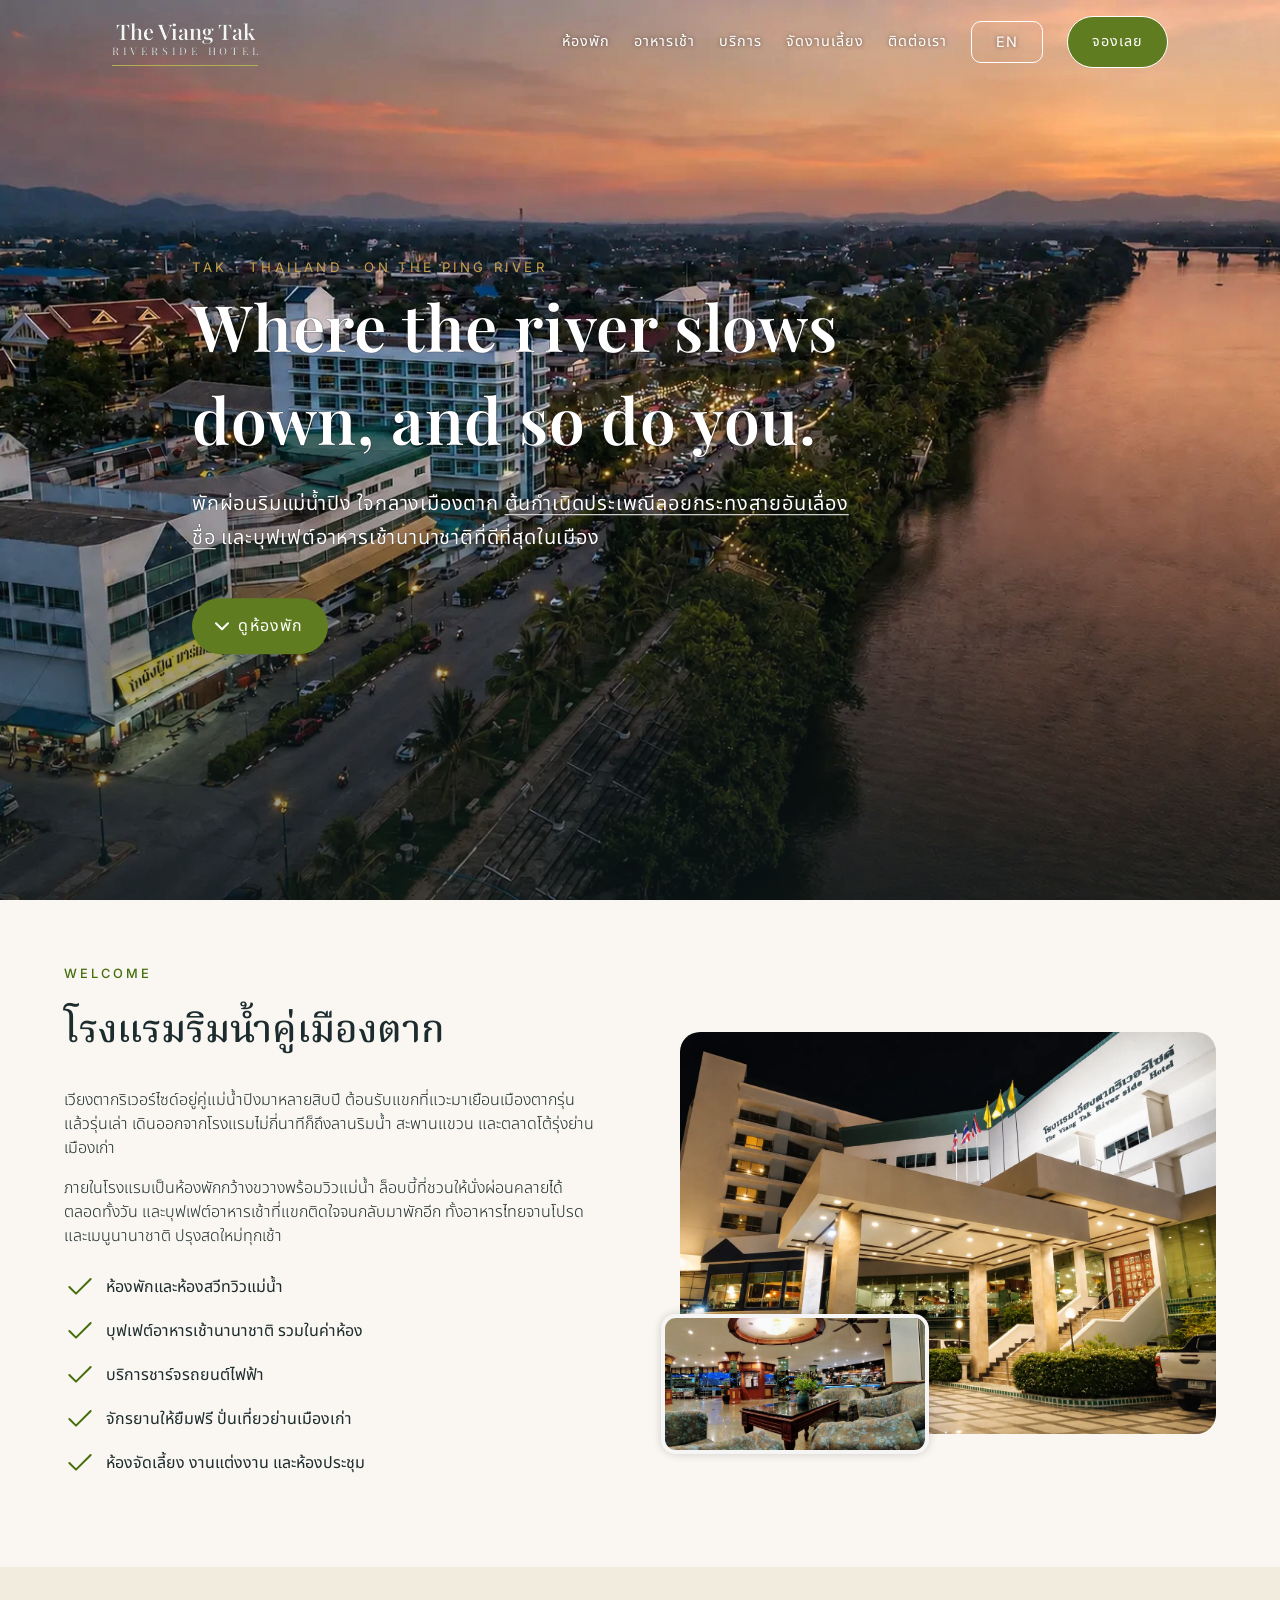
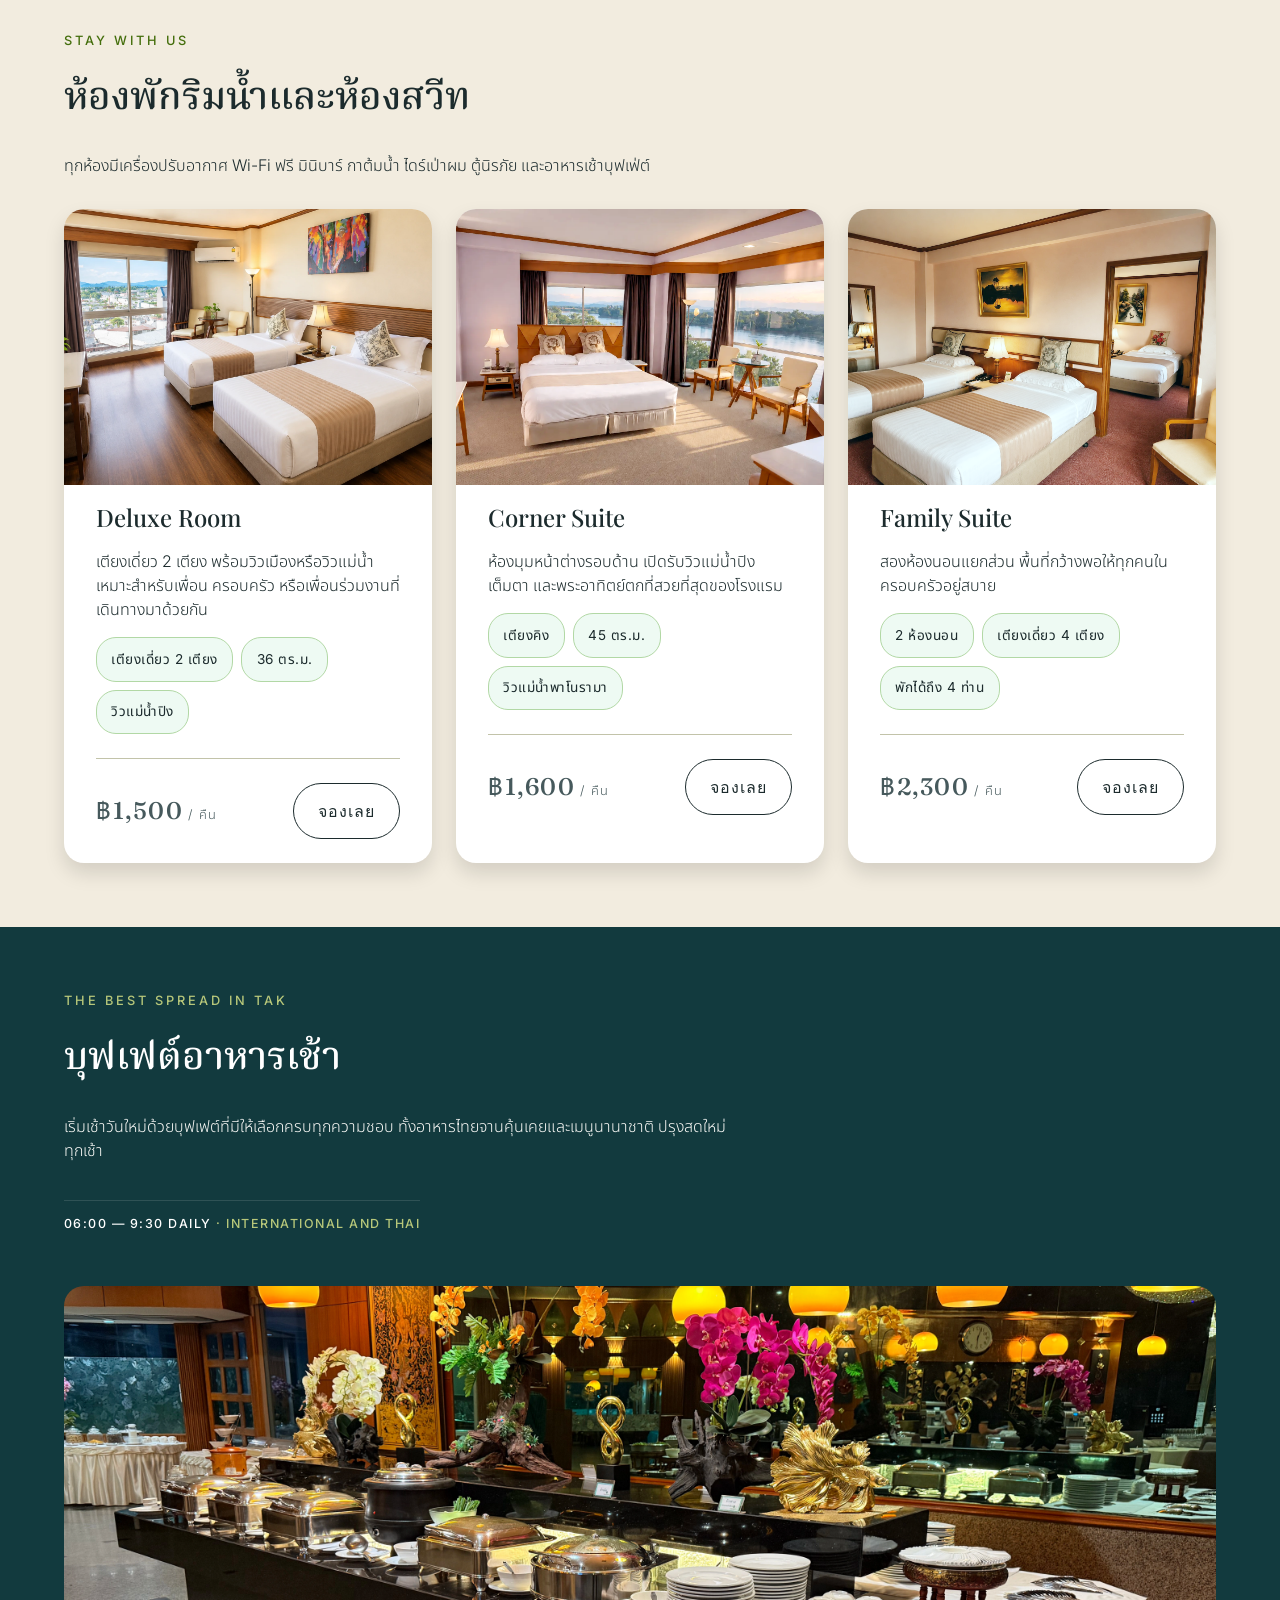
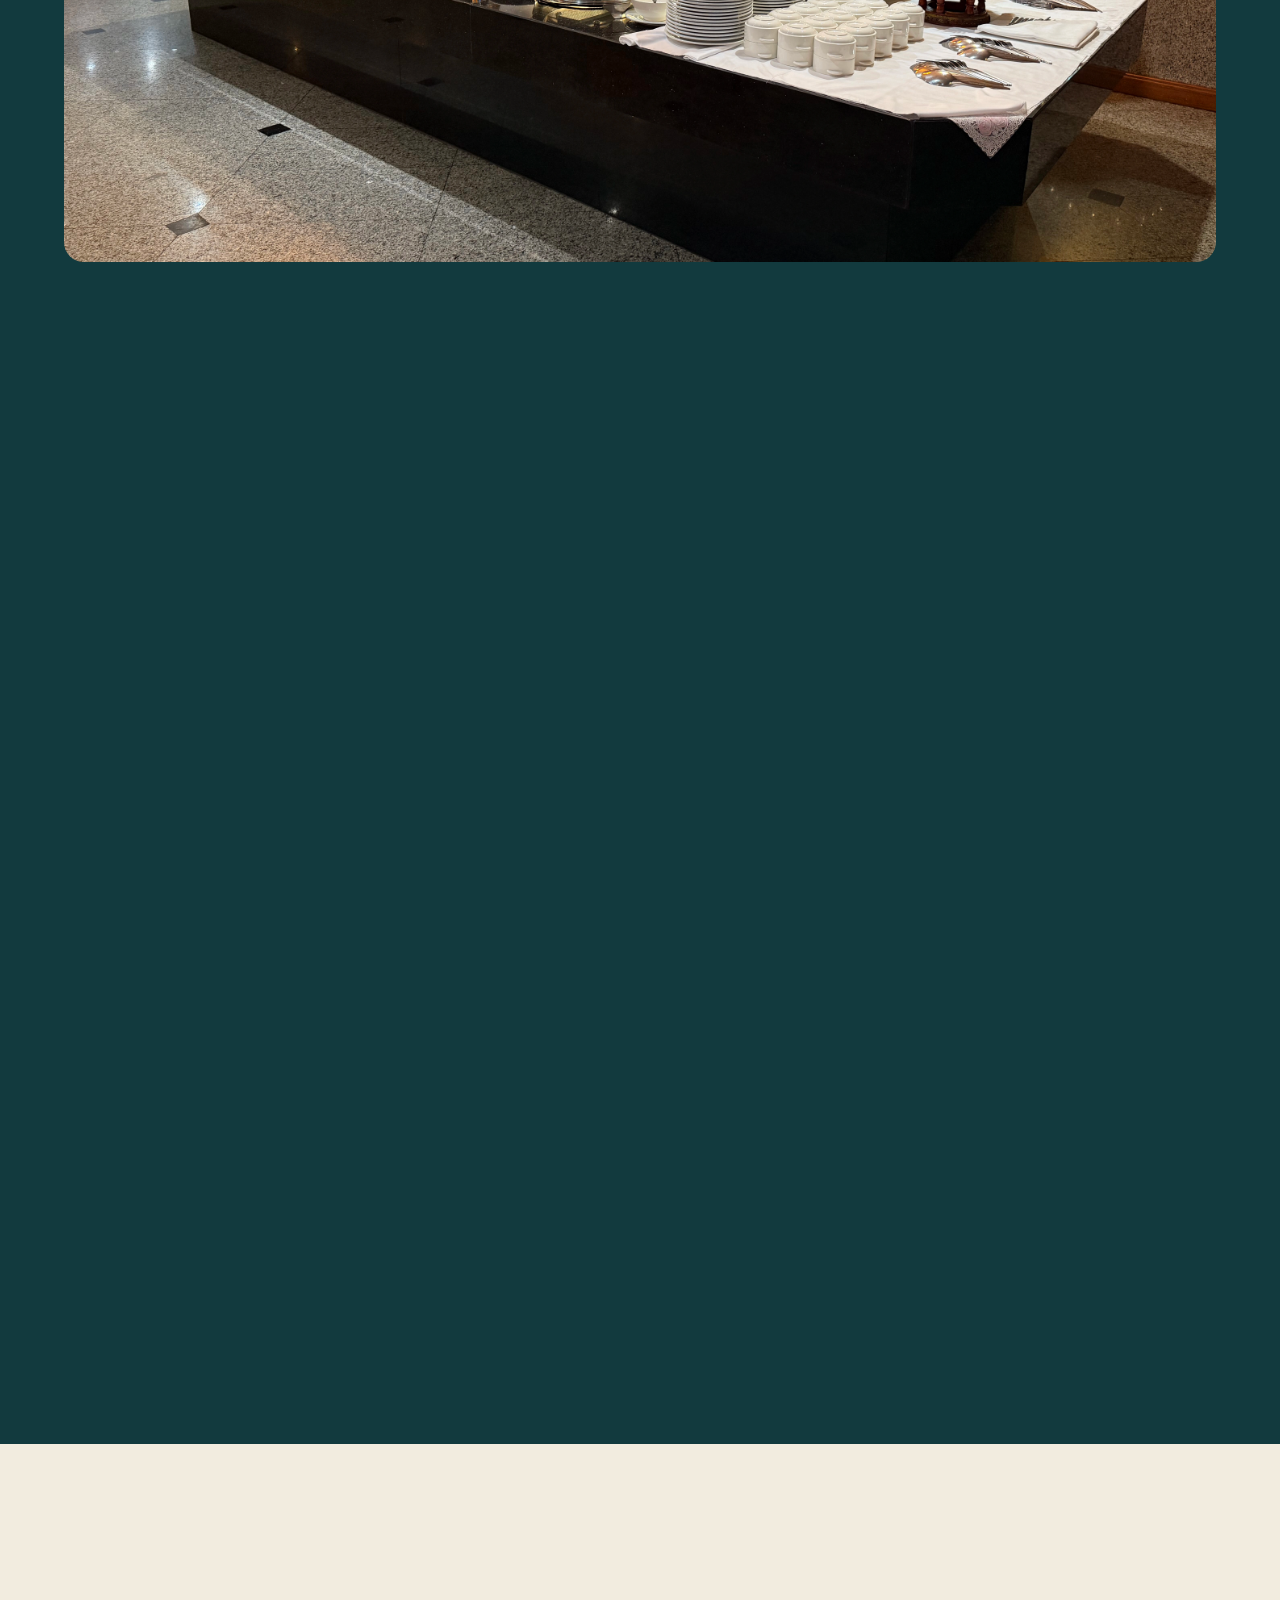
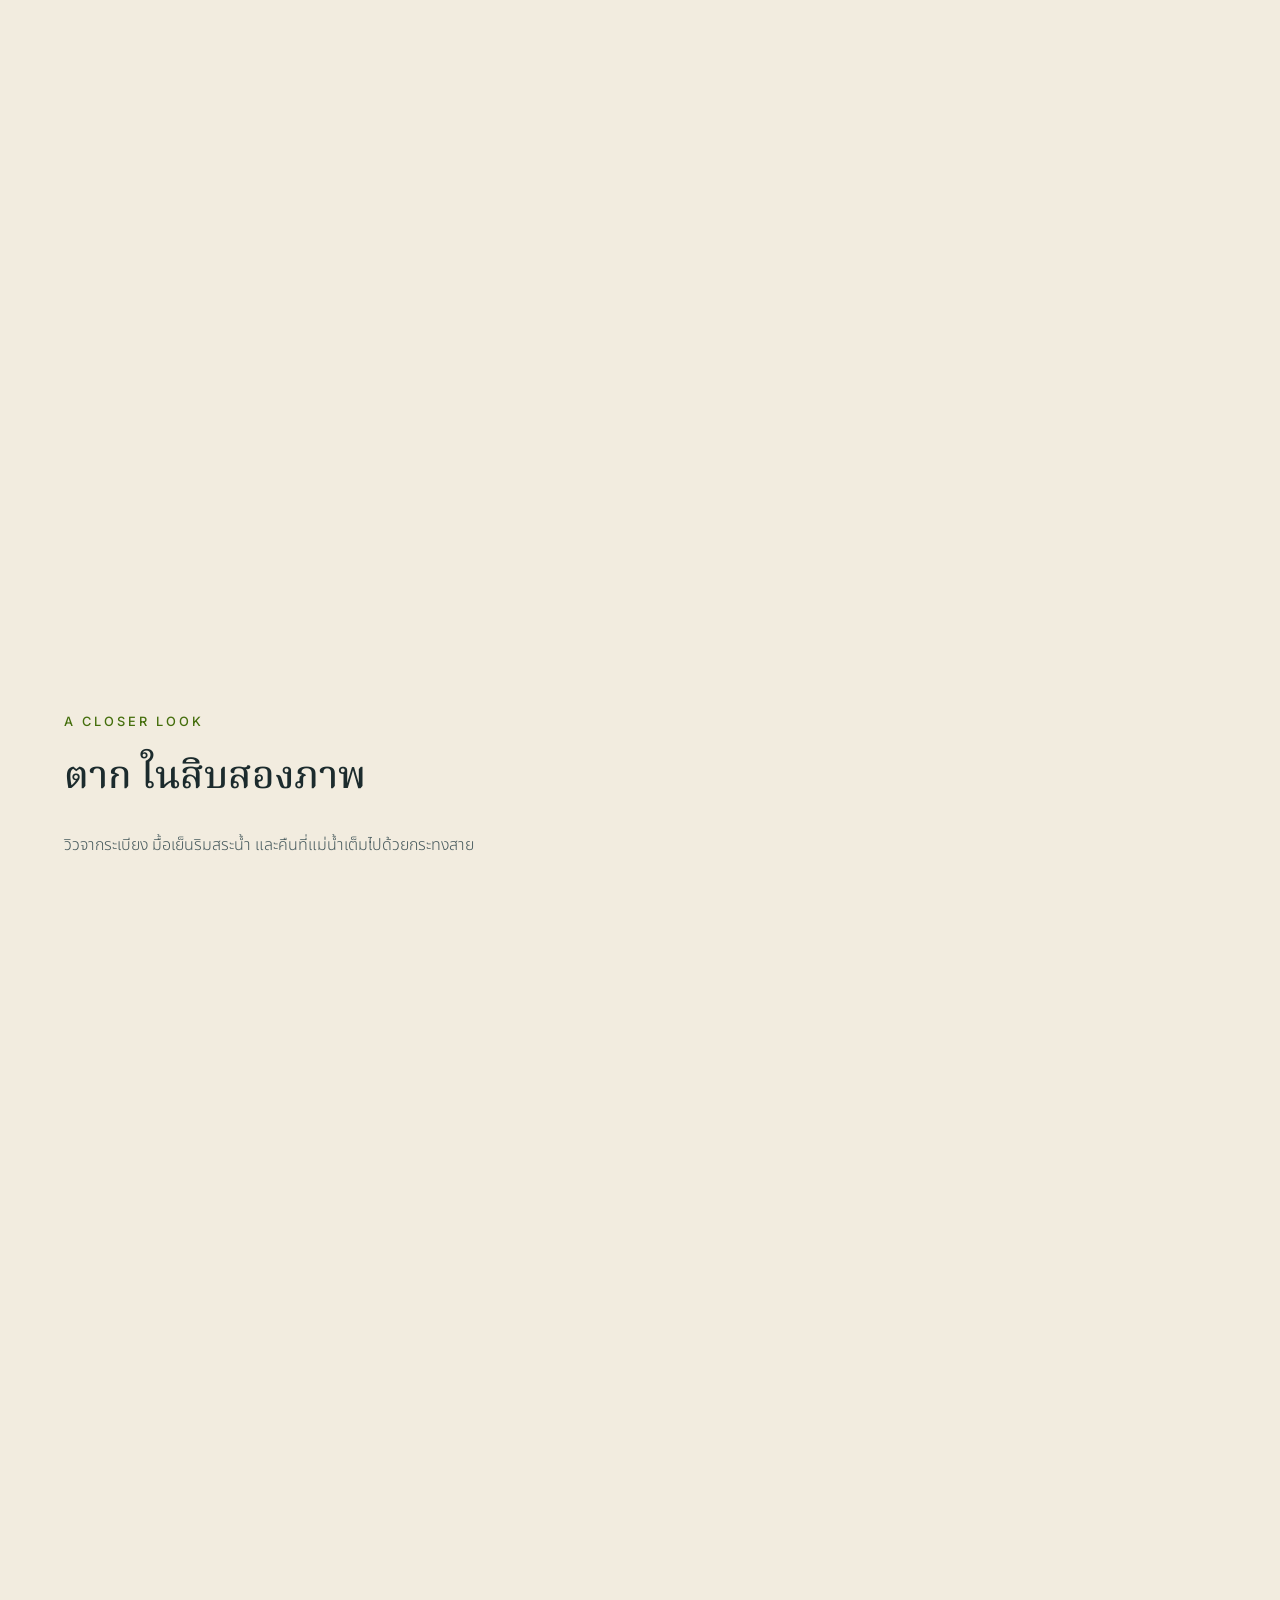
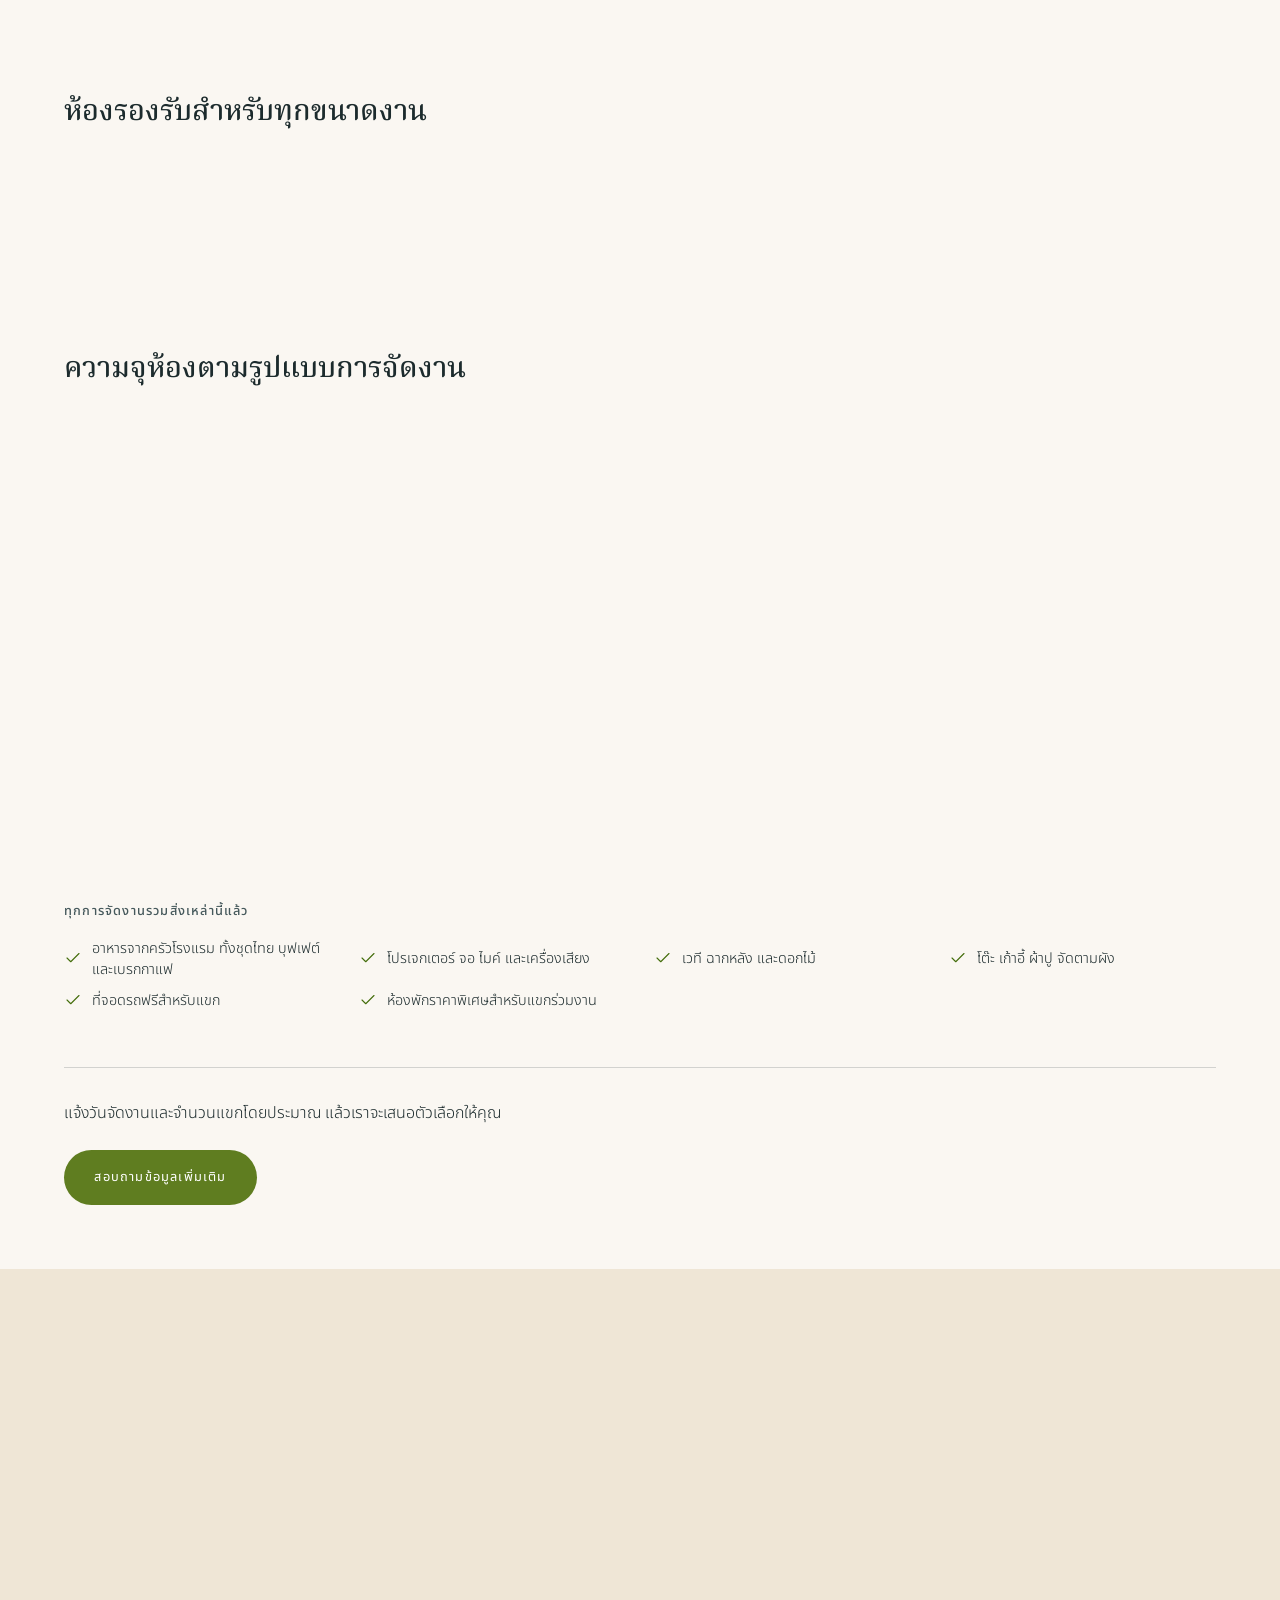
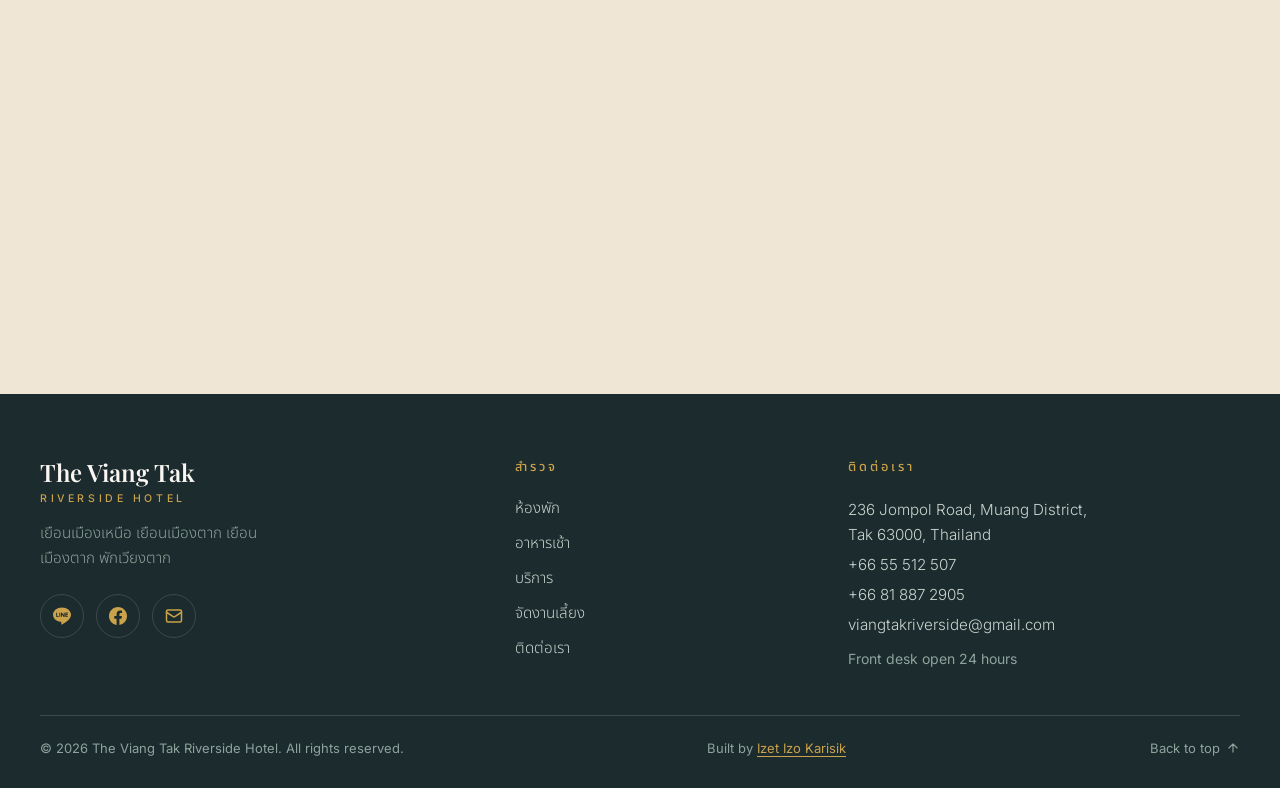
==== index-th.html @ 9947f605 "fix markup, address and copy issues found in the site audit Markup: drop the orphan </svg> and dupli" ====
<!DOCTYPE html>
<html lang="th">

<head>
    <meta charset="UTF-8">
    <meta name="viewport" content="width=device-width, initial-scale=1.0">
    <title>โรงแรมเวียงตากริเวอร์ไซด์</title>
    <meta name="description"
        content="โรงแรมเวียงตากริเวอร์ไซด์ ริมแม่น้ำปิง ใจกลางเมืองตาก ห้องพักวิวแม่น้ำ สระว่ายน้ำ และบุฟเฟต์อาหารเช้านานาชาติที่ดีที่สุดในเมือง" />
    <meta property="og:type" content="website">
    <meta property="og:site_name" content="The Viang Tak Riverside Hotel">
    <meta property="og:title" content="โรงแรมเวียงตากริเวอร์ไซด์ — ตาก">
    <meta property="og:description"
        content="พักผ่อนริมแม่น้ำปิง ใจกลางเมืองตาก ต้นกำเนิดประเพณีลอยกระทงสาย และบุฟเฟต์อาหารเช้านานาชาติที่ดีที่สุดในเมือง">
    <meta property="og:image" content="https://viangtakriverside.com/assets/images/hero.jpg">
    <meta property="og:image:alt" content="โรงแรมและแม่น้ำปิงยามพระอาทิตย์ตก">
    <meta property="og:url" content="https://viangtakriverside.com/index-th.html">
    <meta property="og:locale" content="th_TH">
    <meta property="og:locale:alternate" content="en_US">
    <meta name="twitter:card" content="summary_large_image">

    <!-- This page and index.html are the same page in two languages.
         "canonical" says this exact URL is the one to index (not a
         duplicate), and the two "alternate hreflang" tags say where to
         find the other language, so someone searching in English gets
         offered the English page instead of this one. -->
    <link rel="canonical" href="https://viangtakriverside.com/index-th">
    <link rel="alternate" hreflang="en" href="https://viangtakriverside.com/">
    <link rel="alternate" hreflang="th" href="https://viangtakriverside.com/index-th">
    <link rel="alternate" hreflang="x-default" href="https://viangtakriverside.com/">

    <link rel="stylesheet" href="styles.css?v=3" />
    <link rel="icon" href="assets/favicon.jpeg" type="image/jpeg">
    <script src="main.js?v=3" defer></script>
    <script src="gallery.js?v=3" defer></script>

    <!-- fonts -->
    <link rel="preconnect" href="https://fonts.googleapis.com">
    <link rel="preconnect" href="https://fonts.gstatic.com" crossorigin>
    <link
        href="https://fonts.googleapis.com/css2?family=Playfair+Display:ital,wght@0,400;0,500;0,600;0,700;1,400&family=Inter:wght@300;400;500;600&family=Fraunces:wght@400;500;600&family=Noto+Serif+Thai:wght@400;500;600;700&family=Noto+Sans+Thai:wght@300;400;500;600&display=swap"
        rel="stylesheet">
    <link rel="stylesheet" href="animation.css">
    <script>document.documentElement.classList.add('js');</script>

    <script type="application/ld+json">
    {
      "@context": "https://schema.org",
      "@type": "Hotel",
      "name": "The Viang Tak Riverside Hotel",
      "description": "Riverside hotel in the heart of Tak, on the Ping River.",
      "address": {
        "@type": "PostalAddress",
        "streetAddress": "236 Jompol Road",
        "addressLocality": "Muang District",
        "addressRegion": "Tak",
        "postalCode": "63000",
        "addressCountry": "TH"
      },
      "geo": {
        "@type": "GeoCoordinates",
        "latitude": 16.8723471,
        "longitude": 99.1230904
      },
      "telephone": "+66-55-512-507",
      "email": "viangtakriverside@gmail.com",
      "priceRange": "฿฿",
      "sameAs": [
        "https://www.facebook.com/viangtakriversidehotel"
      ]
    }
    </script>
</head>

<body id="thai-version">

    <a class="skip-link" href="#main" id="top">ข้ามไปยังเนื้อหาหลัก</a>

    <header class="hotel-header">
        <a href="index-th.html" class="logo">
            <span class="brand-name">The Viang Tak</span>
            <span class="sub-brand-name">Riverside Hotel</span>
        </a>

        <div class="lang-sand">
            <a class="lang-toggle before" href="index.html">EN</a>
            <button class="nav-toggle" type="button" aria-label="Open menu" aria-expanded="false"
                aria-controls="primary-nav">
                <span class="bar"></span>
                <span class="bar"></span>
                <span class="bar"></span>
            </button>
        </div>

        <nav class="primary-nav" id="primary-nav">
            <ul>
                <li><a href="#rooms">ห้องพัก</a></li>
                <li><a href="#dining">อาหารเช้า</a></li>
                <li><a href="#facilities">บริการ</a></li>
                <li><a href="#events">จัดงานเลี้ยง</a></li>
                <li><a href="#contact">ติดต่อเรา</a></li>
                <li><a class="lang-toggle after" href="index.html">EN</a></li>
                <li><a class="book-btn" href="reservation-th.html">จองเลย</a></li>
            </ul>
        </nav>
    </header>



    <main id="main">

        <section class="hero-section">
            <img class="hero-img" src="./assets/images/hero.webp" fetchpriority="high"
                alt="Aerial view of The Viang Tak Riverside Hotel on the Ping River at sunset">
            <div class="hero-overlay"></div>
            <div class="hero-text">
                <p class="hero-kicker">Tak &middot; Thailand &middot; on the Ping River</p>
                <h1>Where the river slows down, and so do you.</h1>
                <p class="hero-paragraph">พักผ่อนริมแม่น้ำปิง ใจกลางเมืองตาก <a href="loykrathong-th.html" target="_blank">ต้นกำเนิดประเพณีลอยกระทงสายอันเลื่องชื่อ</a>
                    และบุฟเฟต์อาหารเช้านานาชาติที่ดีที่สุดในเมือง
                </p>
                <a class="explore-btn" href="#rooms"><svg xmlns="http://www.w3.org/2000/svg" width="24" height="24"
                        viewBox="0 0 24 24" fill="none" stroke="currentColor" stroke-width="2" stroke-linecap="round"
                        stroke-linejoin="round" class="lucide lucide-chevron-down">
                        <path d="m6 9 6 6 6-6" />
                    </svg>ดูห้องพัก</a>
            </div>
        </section>

        <section class="welcome-section">
            <div class="container">
                <div class="sub-welcome-container">
                    <div class="welcome-text-container fade-up">
                        <p class="welcome-kicker">welcome</p>
                        <h2>โรงแรมริมน้ำคู่เมืองตาก</h2>
                        <p>เวียงตากริเวอร์ไซด์อยู่คู่แม่น้ำปิงมาหลายสิบปี
                            ต้อนรับแขกที่แวะมาเยือนเมืองตากรุ่นแล้วรุ่นเล่า เดินออกจากโรงแรมไม่กี่นาทีก็ถึงลานริมน้ำ
                            สะพานแขวน และตลาดโต้รุ่งย่านเมืองเก่า
                        </p>

                        <p> ภายในโรงแรมเป็นห้องพักกว้างขวางพร้อมวิวแม่น้ำ ล็อบบี้ที่ชวนให้นั่งผ่อนคลายได้ตลอดทั้งวัน
                            และบุฟเฟต์อาหารเช้าที่แขกติดใจจนกลับมาพักอีก ทั้งอาหารไทยจานโปรดและเมนูนานาชาติ
                            ปรุงสดใหม่ทุกเช้า
                        </p>

                        <ul>
                            <li>ห้องพักและห้องสวีทวิวแม่น้ำ</li>
                            <li>บุฟเฟต์อาหารเช้านานาชาติ รวมในค่าห้อง</li>
                            <li>บริการชาร์จรถยนต์ไฟฟ้า</li>
                            <li>จักรยานให้ยืมฟรี ปั่นเที่ยวย่านเมืองเก่า</li>
                            <li>ห้องจัดเลี้ยง งานแต่งงาน และห้องประชุม</li>
                        </ul>
                    </div>
                    <div class="welcome-img-container">
                        <img loading="lazy" class="welcome-img fade-up fade-up--still" src="./assets/images/hotel/exterior/exterior-night.webp"
                            alt="hotel entrance at night" />
                        <img loading="lazy" class="welcome-float-img fade-up fade-up--still" src="./assets/images/hotel/lobby/lobby.webp"
                            alt="A picture of hotel lobby" />
                    </div>
                </div>
            </div>

        </section>

        <section class="room-card-section" id="rooms">
            <div class="container">

                <div class="room-section-text fade-up fade-up--sm">
                    <p class="room-kicker">stay with us</p>
                    <h2>ห้องพักริมน้ำและห้องสวีท</h2>
                    <p>ทุกห้องมีเครื่องปรับอากาศ Wi-Fi ฟรี มินิบาร์ กาต้มน้ำ ไดร์เป่าผม ตู้นิรภัย และอาหารเช้าบุฟเฟ่ต์</p>
                </div>

                <div class="room-grid fade-up-group">
                    <article class="room-card fade-up">

                        <div class="room-photo">
                            <img loading="lazy" src="./assets/images/hotel/rooms/twin-beds-elephant-view.webp"
                                alt="A deluxe twin bed room with riverview" />
                        </div>
                        <div class="room-body">
                            <h3>Deluxe Room</h3>
                            <p>เตียงเดี่ยว 2 เตียง พร้อมวิวเมืองหรือวิวแม่น้ำ เหมาะสำหรับเพื่อน ครอบครัว
                                หรือเพื่อนร่วมงานที่เดินทางมาด้วยกัน
                            </p>
                            <ul>
                                <li>เตียงเดี่ยว 2 เตียง</li>
                                <li>36 ตร.ม.</li>
                                <li>วิวแม่น้ำปิง</li>
                            </ul>
                            <div class="room-foot">
                                <p class="room-price">฿1,500<span>/ คืน</span></p>
                                <a class="room-btn" href="reservation-th.html?room=deluxe-room">จองเลย</a>
                            </div>
                        </div> 

                    </article>

                    <article class="room-card fade-up">

                        <div class="room-photo">
                            <img loading="lazy" src="./assets/images/hotel/rooms/king-bed-corner-view.webp"
                                alt="A corner suite room with 180 degrees wide riverview" />
                        </div>
                        <div class="room-body">
                            <h3>Corner Suite</h3>
                            <p>ห้องมุมหน้าต่างรอบด้าน เปิดรับวิวแม่น้ำปิงเต็มตา และพระอาทิตย์ตกที่สวยที่สุดของโรงแรม
                            </p>
                            <ul>
                                <li>เตียงคิง</li>
                                <li>45 ตร.ม.</li>
                                <li>วิวแม่น้ำพาโนรามา</li>
                            </ul>
                            <div class="room-foot">
                                <p class="room-price">฿1,600<span>/ คืน</span></p>
                                <a class="room-btn" href="reservation-th.html?room=corner-suite">จองเลย</a>
                            </div>
                        </div>

                    </article>

                    <article class="room-card fade-up">

                        <div class="room-photo">
                            <img loading="lazy" src="./assets/images/hotel/rooms/family-room.webp"
                                alt="A family suite room with 2 bed rooms" />
                        </div>
                        <div class="room-body">
                            <h3>Family Suite</h3>
                            <p>สองห้องนอนแยกส่วน พื้นที่กว้างพอให้ทุกคนในครอบครัวอยู่สบาย</p>
                            <ul>
                                <li>2 ห้องนอน</li>
                                <li>เตียงเดี่ยว 4 เตียง</li>
                                <li>พักได้ถึง 4 ท่าน</li>
                            </ul>
                            <div class="room-foot">
                                <p class="room-price">฿2,300<span>/ คืน</span></p>
                                <a class="room-btn" href="reservation-th.html?room=family-suite">จองเลย</a>
                            </div>
                        </div>
                    </article>
                </div>

            </div>
        </section>

        <section class="dining-section" id="dining">
            <div class="container">

                <div class="dining-text fade-up">
                    <p class="kicker">The best spread in Tak</p>
                    <h2>บุฟเฟต์อาหารเช้า</h2>
                    <p class="breakfast-paragraph">เริ่มเช้าวันใหม่ด้วยบุฟเฟต์ที่มีให้เลือกครบทุกความชอบ
                        ทั้งอาหารไทยจานคุ้นเคยและเมนูนานาชาติ ปรุงสดใหม่ทุกเช้า</p>
                    <p class="breakfast-time"><span>06:00 — 9:30 daily</span> &middot; International and Thai</p>
                </div>

                <figure class="dining-hero-fig fade-up">
                    <img loading="lazy" class="dining-hero" src="./assets/images/breakfast-image/buffet-line.webp"
                        alt="The breakfast room set for the morning buffet" />
                </figure>

                <article class="zag zag-feature fade-up">
                    <div class="zag-media">
                        <img loading="lazy" src="./assets/images/breakfast-image/kaeng-mahae.webp"
                            alt="Kaeng Mahae, a seasonal curry from Tak, served in a clay pot" />
                    </div>
                    <div class="zag-body">
                        <p class="zag-kicker">only in Tak</p>
                        <h3>แกงมะแฮะ</h3>
                        <p>อาหารพื้นถิ่นเมืองตาก เคี่ยวถั่วมะแฮะกับหมูและผักพื้นบ้านจนนุ่ม รสกลมกล่อมแบบดั้งเดิม
                            เป็นของพื้นเมืองตากแท้ เรามีบนบุฟเฟต์ของเราทุกเช้า ตลอดทั้งปี</p>
                    </div>
                </article>

                <p class="buffet-intro fade-up">เคียงคู่ไปกับเมนูที่คุ้นเคยทุกเช้า</p>

                <ul class="buffet-grid fade-up">
                    <li class="buffet-item">
                        <img loading="lazy" src="./assets/images/breakfast-image/american.webp"
                            alt="A plated American breakfast with eggs and pastries" />
                        <h4>มุมอาหารนานาชาติ</h4>
                        <p>ไข่ปรุงสดตามสั่ง ขนมปังอบใหม่ พร้อมเมนูคุ้นเคยครบครัน</p>
                    </li>
                    <li class="buffet-item">
                        <img loading="lazy" src="./assets/images/breakfast-image/salad-bar.webp"
                            alt="Salad bar with fresh local vegetables and fruit" />
                        <h4>มุมผลไม้และสลัด</h4>
                        <p>ผักสดกรอบ มะเขือเทศราชินี แตงกวา และข้าวโพดหวาน เลือกน้ำสลัดเองได้ตามชอบ</p>
                    </li>
                    <li class="buffet-item">
                        <img loading="lazy" src="./assets/images/breakfast-image/coffee-cup.webp"
                            alt="A cup of freshly brewed coffee" />
                        <h4>กาแฟตลอดเช้า</h4>
                        <p>กาแฟชงสดเติมได้จนบุฟเฟต์ปิด พร้อมนมร้อน น้ำผึ้ง และโอวัลติน</p>
                    </li>
                </ul>

            </div>
        </section>

        <section class="facilities-section" id="facilities">
            <div class="container">
                <p class="facilities-kicker fade-up">
                    at your service
                </p>
                <h2 class="fade-up">รอบๆ โรงแรม</h2>
                <ul class="facilities-grid fade-up fade-up--still">
                    <li>
                        <svg xmlns="http://www.w3.org/2000/svg" width="24" height="24" viewBox="0 0 24 24" fill="none"
                            stroke="currentColor" stroke-width="2" stroke-linecap="round" stroke-linejoin="round"
                            aria-hidden="true" focusable="false" class="lucide lucide-hand-heart">
                            <path d="M11 14h2a2 2 0 0 0 0-4h-3c-.6 0-1.1.2-1.4.6L3 16" />
                            <path
                                d="m14.45 13.39 5.05-4.694C20.196 8 21 6.85 21 5.75a2.75 2.75 0 0 0-4.797-1.837.276.276 0 0 1-.406 0A2.75 2.75 0 0 0 11 5.75c0 1.2.802 2.248 1.5 2.946L16 11.95" />
                            <path d="m2 15 6 6" />
                            <path
                                d="m7 20 1.6-1.4c.3-.4.8-.6 1.4-.6h4c1.1 0 2.1-.4 2.8-1.2l4.6-4.4a1 1 0 0 0-2.75-2.91" />
                        </svg>
                        <h3>นวดแผนไทย</h3>
                        <p>
                             ผ่อนคลายร่างกายและเติมความสดชื่นด้วยบริการนวดแผนไทยโดยหมอนวดที่มีประสบการณ์
                        </p>
                    </li>
                    <li>
                        <svg xmlns="http://www.w3.org/2000/svg" width="24" height="24" viewBox="0 0 24 24" fill="none"
                            stroke="currentColor" stroke-width="2" stroke-linecap="round" stroke-linejoin="round"
                            aria-hidden="true" focusable="false" class="lucide lucide-utensils">
                            <path d="M3 2v7c0 1.1.9 2 2 2h4a2 2 0 0 0 2-2V2" />
                            <path d="M7 2v20" />
                            <path d="M21 15V2a5 5 0 0 0-5 5v6c0 1.1.9 2 2 2h3Zm0 0v7" />
                        </svg>
                        <h3>ริมปิงเทอเรซ</h3>
                        <p>
                           ห้องอาหารของโรงแรม นั่งริมสระว่ายน้ำ เสิร์ฟอาหารไทยพร้อมบาร์เครื่องดื่ม
                        </p>
                    </li>
                    <li>
                        <svg xmlns="http://www.w3.org/2000/svg" width="1em" height="1em" viewBox="0 0 512 512">
                            <path d="M0 0h512v512H0z" fill="none" />
                            <path fill="currentColor"
                                d="M468.479 361.5c-9.072-4.233-20.361-9.5-41.054-9.5s-31.983 5.268-41.053 9.5c-7.782 3.631-13.928 6.5-27.523 6.5s-19.739-2.868-27.52-6.5c-9.071-4.232-20.359-9.5-41.052-9.5s-31.981 5.269-41.051 9.5c-7.781 3.631-13.926 6.5-27.519 6.5s-19.737-2.868-27.517-6.5c-9.07-4.232-20.358-9.5-41.05-9.5s-31.981 5.269-41.051 9.5c-7.781 3.631-13.926 6.5-27.519 6.5s-19.738-2.868-27.519-6.5C47.981 357.269 36.692 352 16 352v32c13.593 0 19.738 2.868 27.519 6.5c9.07 4.232 20.359 9.5 41.051 9.5s31.981-5.269 41.051-9.5c7.781-3.631 13.926-6.5 27.519-6.5s19.737 2.868 27.517 6.5c9.07 4.232 20.358 9.5 41.05 9.5s31.981-5.269 41.051-9.5c7.781-3.631 13.927-6.5 27.519-6.5s19.739 2.868 27.52 6.5c9.071 4.232 20.359 9.5 41.052 9.5s31.983-5.268 41.054-9.5c7.781-3.631 13.928-6.5 27.522-6.5s19.741 2.868 27.521 6.5c9.072 4.233 20.361 9.5 41.054 9.5v-32c-13.594 0-19.741-2.868-27.521-6.5M427.425 448c-20.693 0-31.983 5.268-41.053 9.5c-7.782 3.631-13.928 6.5-27.523 6.5s-19.739-2.868-27.52-6.5c-9.071-4.232-20.359-9.5-41.052-9.5s-31.981 5.269-41.051 9.5c-7.781 3.631-13.926 6.5-27.519 6.5s-19.737-2.868-27.517-6.5c-9.07-4.232-20.358-9.5-41.05-9.5s-31.981 5.269-41.051 9.5c-7.781 3.631-13.926 6.5-27.519 6.5s-19.738-2.868-27.519-6.5C47.981 453.269 36.692 448 16 448v32c13.593 0 19.738 2.868 27.519 6.5c9.07 4.232 20.359 9.5 41.051 9.5s31.981-5.269 41.051-9.5c7.781-3.631 13.926-6.5 27.519-6.5s19.737 2.868 27.517 6.5c9.07 4.232 20.358 9.5 41.05 9.5s31.981-5.269 41.051-9.5c7.781-3.631 13.927-6.5 27.519-6.5s19.739 2.868 27.52 6.5c9.071 4.232 20.359 9.5 41.052 9.5s31.983-5.268 41.054-9.5c7.781-3.631 13.928-6.5 27.522-6.5s19.741 2.868 27.521 6.5c9.072 4.233 20.361 9.5 41.054 9.5v-32c-13.594 0-19.741-2.868-27.521-6.5c-9.072-4.232-20.361-9.5-41.054-9.5M248 272h144v56h32V115.878a47.8 47.8 0 0 1 8.446-27.193L482.417 16h-38.834l-37.507 54.556A79.67 79.67 0 0 0 392 115.878V160H248v-44.122a47.8 47.8 0 0 1 8.446-27.193L306.417 16h-38.834l-37.507 54.556A79.67 79.67 0 0 0 216 115.878V328h32Zm0-80h144v48H248Z" />
                        </svg>
                        <h3>สระว่ายน้ำกลางแจ้ง</h3>
                        <p>
                            สระกลางแจ้งบนชั้นเทอเรซ ชมวิวแม่น้ำปิงและสะพานแขวน
                        </p>
                    </li>
                    <li>
                        <svg xmlns="http://www.w3.org/2000/svg" width="24" height="24" viewBox="0 0 24 24" fill="none"
                            stroke="currentColor" stroke-width="2" stroke-linecap="round" stroke-linejoin="round"
                            class="lucide lucide-martini">
                            <path d="M12 12 4.207 4.207A.707.707 0 0 1 4.707 3h14.586a.707.707 0 0 1 .5 1.207z" />
                            <path d="M12 12v10" />
                            <path d="M7 22h10" />
                        </svg>
                        <h3>
                            มารีน่าคลับ
                        </h3>
                        <P>
                            ผับของโรงแรม ดนตรีสด ดีเจ และเครื่องดื่ม เปิดยาวถึงตีสาม
                        </P>
                    </li>
                    <li>
                        <svg xmlns="http://www.w3.org/2000/svg" width="24" height="24" viewBox="0 0 24 24" fill="none"
                            stroke="currentColor" stroke-width="2" stroke-linecap="round" stroke-linejoin="round"
                            class="lucide lucide-ev-charger">
                            <path d="M14 13h2a2 2 0 0 1 2 2v2a2 2 0 0 0 4 0v-6.998a2 2 0 0 0-.59-1.42L18 5" />
                            <path d="M14 21V5a2 2 0 0 0-2-2H5a2 2 0 0 0-2 2v16" />
                            <path d="M2 21h13" />
                            <path d="M3 7h11" />
                            <path d="m9 11-2 3h3l-2 3" />
                        </svg>
                        <h3>
                            จุดชาร์จรถ EV
                        </h3>
                        <p>
                            จุดชาร์จรถไฟฟ้าในลานจอดของโรงแรม เสียบชาร์จข้ามคืน เช้ามาพร้อมออกเดินทางต่อ
                        </p>
                    </li>
                    <li>
                        <svg xmlns="http://www.w3.org/2000/svg" width="1em" height="1em" viewBox="0 0 24 24">
                            <path d="M0 0h24v24H0z" fill="none" />
                            <g fill="none" stroke="currentColor" stroke-linecap="round" stroke-width="1.5">
                                <path d="M8.07 10a7 7 0 1 1 6.05 5.945" />
                                <path d="M18.868 10c.335-1.31.025-2.982-.868-4" />
                                <path stroke-linejoin="round"
                                    d="m2 19.097l8.225-7.54M4.903 22l7.702-8.401m0 0c0-1.277-.928-2.245-2.38-2.042m2.38 2.042l2.02-2.204a1.43 1.43 0 0 0-2.02-2.02l-2.38 2.182" />
                            </g>
                        </svg>

                        <h3>
                            ห้องสนุกเกอร์
                        </h3>
                        <p>
                            โต๊ะสนุกเกอร์ขนาดมาตรฐานภายในโรงแรม มีไม้คิวและชอล์กพร้อม เหมาะกับค่ำคืนสบายๆ
                        </p>
                    </li>
                    <li>
                        <svg xmlns="http://www.w3.org/2000/svg" width="24" height="24" viewBox="0 0 24 24" fill="none"
                            stroke="currentColor" stroke-width="2" stroke-linecap="round" stroke-linejoin="round"
                            aria-hidden="true" focusable="false" class="lucide lucide-clock">
                            <circle cx="12" cy="12" r="10" />
                            <path d="M12 6v6l4 2" />
                        </svg>
                        <h3>แผนกต้อนรับ 24 ชั่วโมง</h3>
                        <p>
                            มีเจ้าหน้าที่อยู่ที่เคาน์เตอร์ตลอดเวลา มาถึงดึกแค่ไหนก็ไม่ต้องเป็นห่วง
                        </p>
                    </li>
                    <li>
                        <svg xmlns="http://www.w3.org/2000/svg" width="1.42em" height="1em" viewBox="0 0 34 24">
                            <path d="M0 0h34v24H0z" fill="none" />
                            <path fill="currentColor"
                                d="M27.627 22.074a4.935 4.935 0 0 1-4.926-4.925a4.92 4.92 0 0 1 2.378-4.208l.022-.012l1.626 4.543c.136.376.489.64.904.64a1 1 0 0 0 .327-.06l-.007.002a.96.96 0 0 0 .578-1.233l.002.007l-1.626-4.546c.215-.035.464-.057.717-.059h.003a4.935 4.935 0 0 1 4.926 4.925v.001a4.934 4.934 0 0 1-4.923 4.926h-.001zm-10.88-6.74l-3.124-6.263l8.186-.423zm-3.124.853a6.85 6.85 0 0 0-2.639-4.487l-.017-.012l.954-1.726l3.105 6.225zm-5.145 0l1.549-2.8a4.93 4.93 0 0 1 1.651 2.768l.005.032zM6.85 22.074a4.935 4.935 0 0 1-4.926-4.925a4.935 4.935 0 0 1 4.925-4.926c.536 0 1.051.086 1.533.245l-.035-.01l-2.337 4.231a.95.95 0 0 0 .016.956l-.002-.004c.17.285.476.472.826.473h4.828c-.47 2.274-2.456 3.959-4.835 3.96zm20.78-11.775h-.008q-.73.002-1.418.147l.045-.008l-3.134-8.758a.97.97 0 0 0-.645-.599l-.007-.002l-3.84-1.048a.96.96 0 0 0-1.178.668l-.002.007a.96.96 0 0 0 .666 1.176l.007.002l3.36.916l1.39 3.873l-10.174.525l-.379-.758h1.11a.956.956 0 0 0 .959-.959V5.48a.96.96 0 0 0-.96-.96h-5.52a.96.96 0 0 0-.96.96v.001a.956.956 0 0 0 .959.959h2.258l.72 1.44l-1.593 2.88a6.7 6.7 0 0 0-2.437-.456h-.001a6.856 6.856 0 0 0-6.85 6.845v.001A6.857 6.857 0 0 0 6.846 24a6.854 6.854 0 0 0 6.768-5.851l.004-.037h2.956a.96.96 0 0 0 .763-.377l.002-.002l6.433-8.499l.666 1.862c-2.192 1.171-3.659 3.442-3.662 6.055v.001a6.856 6.856 0 0 0 6.848 6.849a6.856 6.856 0 0 0 6.848-6.848a6.856 6.856 0 0 0-6.848-6.847z" />
                        </svg>
                        <h3>บริการจักรยานฟรี</h3>
                        <p>
                            สำรวจเมืองตาก เที่ยวชมตลาดโต้รุ่ง ปั่นเลียบริมน้ำ ด้วยจักรยานฟรีของโรงแรม
                        </p>
                    </li>
                    <li>
                        <svg xmlns="http://www.w3.org/2000/svg" width="24" height="24" viewBox="0 0 24 24" fill="none"
                            stroke="currentColor" stroke-width="2" stroke-linecap="round" stroke-linejoin="round"
                            aria-hidden="true" focusable="false" class="lucide lucide-wifi">
                            <path d="M12 20h.01" />
                            <path d="M2 8.82a15 15 0 0 1 20 0" />
                            <path d="M5 12.859a10 10 0 0 1 14 0" />
                            <path d="M8.5 16.429a5 5 0 0 1 7 0" />
                        </svg>
                        <h3>ฟรี Wi-Fi &amp; ที่จอดรถ</h3>
                        <p>
                            Wi-Fi ทั่วทั้งโรงแรม ที่จอดรถฟรี และมีเจ้าหน้าที่รักษาความปลอดภัยดูแลตลอด
                        </p>
                    </li>
                </ul>
            </div>
        </section>

        <section class="gallery-section" id="gallery">
            <div class="container">

                <div class="gallery-text">
                    <p class="gallery-kicker">A closer look</p>
                    <h2>ตาก ในสิบสองภาพ</h2>
                    <p class="gallery-intro">วิวจากระเบียง มื้อเย็นริมสระน้ำ
                        และคืนที่แม่น้ำเต็มไปด้วยกระทงสาย</p>
                </div>

                <div class="gallery-grid fade-up fade-up--still" data-gallery="hotel">

                    <button type="button" class="gallery-tile" data-span="opener">
                        <figure>
                            <img loading="lazy" src="./assets/images/gallery/gallery-sunset-balcony.webp"
                                alt="Sunset over the Ping River, seen from a hotel room balcony">
                            <figcaption>พระอาทิตย์ตกเหนือแม่น้ำปิง จากระเบียงห้องพัก</figcaption>
                        </figure>
                    </button>

                    <button type="button" class="gallery-tile">
                        <figure>
                            <img loading="lazy" src="./assets/images/gallery/gallery-dinner-dusk.webp"
                                alt="Dinner plates on a riverside terrace table as dusk falls">
                            <figcaption>มื้อเย็นริมน้ำ ตอนฟ้าเปลี่ยนสี</figcaption>
                        </figure>
                    </button>

                    <button type="button" class="gallery-tile">
                        <figure>
                            <img loading="lazy" src="./assets/images/gallery/gallery-pool-evening.webp"
                                alt="The hotel pool, empty and quiet in the evening">
                            <figcaption>สระว่ายน้ำ เงียบสงบหลังห้าโมงเย็น</figcaption>
                        </figure>
                    </button>

                    <button type="button" class="gallery-tile">
                        <figure>
                            <img loading="lazy" src="./assets/images/gallery/gallery-snooker-table.webp"
                                alt="Snooker tables in the hotel's games room">
                            <figcaption>โต๊ะสนุกเกอร์ พร้อมให้เล่น</figcaption>
                        </figure>
                    </button>

                    <button type="button" class="gallery-tile">
                        <figure>
                            <img loading="lazy" src="./assets/images/gallery/gallery-rimping-terrace.webp"
                                alt="Rim Ping Terrace restaurant, set with tables beside the river">
                            <figcaption>ระเบียงริมปิง เปิดรับลมแม่น้ำ</figcaption>
                        </figure>
                    </button>

                    <button type="button" class="gallery-tile">
                        <figure>
                            <img loading="lazy" src="./assets/images/gallery/gallery-fried-fish.webp"
                                alt="A whole fried river fish, topped with crispy herbs">
                            <figcaption>ปลาทอดสมุนไพรทั้งตัว กรอบหอม</figcaption>
                        </figure>
                    </button>

                    <button type="button" class="gallery-tile">
                        <figure>
                            <img loading="lazy" src="./assets/images/gallery/gallery-night-market.webp"
                                alt="An aerial view of the riverside night market, lit up after dark">
                            <figcaption>ถนนคนเดินริมน้ำ เดินเพียงห้านาที</figcaption>
                        </figure>
                    </button>

                    <button type="button" class="gallery-tile">
                        <figure>
                            <img loading="lazy" src="./assets/images/gallery/pedestrian-bridge-sunset.webp"
                                alt="A pedestrian suspension bridge over the Ping River at sunset">
                            <figcaption>สะพานแขวน เดินเลียบแม่น้ำไปไม่ไกล</figcaption>
                        </figure>
                    </button>

                    <button type="button" class="gallery-tile">
                        <figure>
                            <img loading="lazy" src="./assets/images/gallery/gallery-hotel-entrance.webp"
                                alt="The hotel entrance on Jompol Road, with cars parked outside">
                            <figcaption>ติดถนนจอมพล มีที่จอดรถหน้าโรงแรม</figcaption>
                        </figure>
                    </button>

                    <button type="button" class="gallery-tile">
                        <figure>
                            <img loading="lazy" src="./assets/images/gallery/gallery-marina-club.webp"
                                alt="Marina Club, the hotel's own nightclub, lit up and full of dancing guests">
                            <figcaption>มารีน่า คลับ ผับของโรงแรมเรา</figcaption>
                        </figure>
                    </button>

                    <button type="button" class="gallery-tile">
                        <figure>
                            <img loading="lazy" src="./assets/images/gallery/gallery-loikrathong-stage.webp"
                                alt="Dancers performing on a riverside stage during Loi Krathong Sai, with lanterns on the water">
                            <figcaption>ลอยกระทงสาย ทุกเดือนพฤศจิกายน ริมแม่น้ำปิง</figcaption>
                        </figure>
                    </button>

                    <button type="button" class="gallery-tile" data-span="closer">
                        <figure>
                            <img loading="lazy" src="./assets/images/gallery/gallery-loikrathong-lanterns.webp"
                                alt="A decorated krathong float surrounded by hundreds of floating lanterns at night">
                            <figcaption>กระทงสายนับพันดวง ห่างจากห้องพักสิบนาที</figcaption>
                        </figure>
                    </button>

                </div>
            </div>
        </section>

        <section class="event-section" id="events">
            <div class="container">
                <div class="event-text fade-up">
                    <p class="event-kicker">Weddings, banquets &amp; seminars</p>
                    <h2>ห้องจัดเลี้ยงและห้องประชุม</h2>
                    <p class="event-intro">
                        จัดงานกับทีมงานมืออาชีพของเรา ดูแลตั้งแต่งานแต่งงาน งานเลี้ยง ไปจนถึงงานสัมมนา มีทั้งหมดสี่ห้อง
                        ตั้งแต่ประชุมกลุ่มขนาดเล็กไปจนถึงงานเลี้ยงเต็มบอลรูม
                    </p>
                </div>
                <div class="event-grid">
                    <div class="event-straight">
                        <img loading="lazy" src="./assets/images/hotel/event/wedding-straight.webp"
                            alt="The Grand Ballroom at the hotel" />
                    </div>
                    <div class="event-side">
                        <img loading="lazy" src="./assets/images/hotel/event/wedding-side.webp"
                            alt="A picture of the grand Ballroom from a side" />
                    </div>
                    <div class="seminar">
                        <img loading="lazy" src="./assets/images/hotel/event/seminar.webp"
                            alt="A seminar room set up for a meeting" />
                    </div>
                    <div class="event-white">
                        <img loading="lazy" src="./assets/images/hotel/event/wedding-white-background.webp"
                            alt="A stage background with white and pink floral decorations" />
                    </div>
                    <div class="event-close">
                        <img loading="lazy" src="./assets/images/hotel/event/wedding-back.webp"
                            alt="A close-up of the grand ballroom" />
                    </div>
                </div>

                <div class="under-img-sec">
                    <h3 class="event-subhead">ห้องรองรับสำหรับทุกขนาดงาน</h3>

                    <ul class="venue-list fade-up">
                        <li class="venue">
                            <h4><span lang="th">เวียงปิง</span> Viang Ping</h4>
                            <p>ห้องบอลรูมใหญ่ที่สุด รองรับงานแต่งงานเต็มรูปแบบ งานกาล่าดินเนอร์ และงานประชุม มีเวที
                                โคมระย้า และพื้นที่สำหรับฟลอร์เต้นรำ</p>
                        </li>
                        <li class="venue">
                            <h4><span lang="th">เวียงวัง</span> Viang Wang</h4>
                            <p>เวียงวังห้องขนาดกลาง เหมาะสำหรับงานเลี้ยงบริษัท งานอบรม และงานสังสรรค์</p>
                        </li>
                        <li class="venue">
                            <h4><span lang="th">จอมพล</span> Chomphon</h4>
                            <p>ห้องประชุมสำหรับงานสัมมนา เวิร์กช็อป และประชุมผู้บริหาร จัดได้ทั้งแบบห้องเรียนและ Theater
                            </p>
                        </li>
                        <li class="venue">
                            <h4><span lang="th">เชียงทอง</span> Chiang Thong</h4>
                            <p>ห้องเล็กที่สุดของเรา เหมาะกับการสัมภาษณ์ ประชุมกลุ่มย่อย และมื้อกลางวันส่วนตัวของครอบครัว
                            </p>
                        </li>
                    </ul>

                    <h3 class="event-subhead">ความจุห้องตามรูปแบบการจัดงาน</h3>

                    <!--
                        The table lives inside a scrolling box. On a narrow phone a wide
                        table would otherwise stretch the whole page and make the entire
                        site slide sideways, header and all. overflow-x on this wrapper
                        keeps that movement inside the box.
                          role="region" + aria-labelledby   give the box a name so a screen
                                                            reader announces it as its own area
                          tabindex="0"                      puts the box in the tab order, which
                                                            is what lets a keyboard scroll it
                    -->
                    <div class="capacity-wrap" role="region" aria-labelledby="capacity-caption" tabindex="0">
                        <table class="capacity-table fade-up fade-up--still">
                            <caption id="capacity-caption">
                                จำนวนแขกสูงสุดที่แต่ละห้องรองรับได้ ขึ้นอยู่กับรูปแบบการจัดห้อง
                            </caption>

                            <thead>
                                <tr>
                                    <!--
                                        The top-left corner is empty because it is not a heading
                                        for anything, so it stays a plain td. Making it a th would
                                        have a screen reader announce an empty heading.
                                    -->
                                    <td class="capacity-corner"></td>
                                    <th scope="col">เวียงปิง</th>
                                    <th scope="col">เวียงวัง</th>
                                    <th scope="col">จอมพล</th>
                                    <th scope="col">เชียงทอง</th>
                                </tr>
                            </thead>

                            <tbody>
                                <!--
                                    Each row opens with th scope="row". That pairing, scope="col"
                                    up in the head and scope="row" here, is what makes a screen
                                    reader read a lone number as "Viang Ping, Theatre, 400"
                                    instead of reading out a bare "400".
                                -->
                                <tr>
                                    <th scope="row">เธียเตอร์</th>
                                    <td>400</td>
                                    <td>300</td>
                                    <td>150</td>
                                    <td>50</td>
                                </tr>
                                <tr>
                                    <th scope="row">ห้องเรียน</th>
                                    <td>200</td>
                                    <td>120</td>
                                    <td>80</td>
                                    <td>40</td>
                                </tr>
                                <tr>
                                    <th scope="row">ตัวยู</th>
                                    <td>150</td>
                                    <td>100</td>
                                    <td>70</td>
                                    <td>30</td>
                                </tr>
                                <tr>
                                    <th scope="row">บอร์ดรูม</th>
                                    <td>100</td>
                                    <td>70</td>
                                    <td>50</td>
                                    <td>20</td>
                                </tr>
                                <tr>
                                    <th scope="row">ค็อกเทล</th>
                                    <td>300</td>
                                    <td>200</td>
                                    <td>120</td>
                                    <td>45</td>
                                </tr>
                                <tr>
                                    <th scope="row">บุฟเฟต์</th>
                                    <td>250</td>
                                    <td>150</td>
                                    <td>100</td>
                                    <td>40</td>
                                </tr>
                                <tr>
                                    <th scope="row">กาล่าดินเนอร์</th>
                                    <td>180</td>
                                    <td>100</td>
                                    <td>80</td>
                                    <td>30</td>
                                </tr>
                            </tbody>
                        </table>
                    </div>

                    <p class="event-includes-label">ทุกการจัดงานรวมสิ่งเหล่านี้แล้ว</p>

                    <ul class="included-list included-list--compact">
                        <li>อาหารจากครัวโรงแรม ทั้งชุดไทย บุฟเฟต์ และเบรกกาแฟ</li>
                        <li>โปรเจกเตอร์ จอ ไมค์ และเครื่องเสียง</li>
                        <li>เวที ฉากหลัง และดอกไม้</li>
                        <li>โต๊ะ เก้าอี้ ผ้าปู จัดตามผัง</li>
                        <li>ที่จอดรถฟรีสำหรับแขก</li>
                        <li>ห้องพักราคาพิเศษสำหรับแขกร่วมงาน</li>
                    </ul>

                    <div class="event-cta">
                        <p>แจ้งวันจัดงานและจำนวนแขกโดยประมาณ แล้วเราจะเสนอตัวเลือกให้คุณ</p>
                        <a class="event-btn" href="#contact">สอบถามข้อมูลเพิ่มเติม</a>
                    </div>
                </div>
            </div>
        </section>

        <section class="contact-section" id="contact">
            <div class="container">
                <div class="contact-grid fade-up">
                    <div class="contact-detail">
                        <p class="contact-kicker">Find us</p>
                        <h2>Contact &amp; Location</h2>
                        <ul>
                            <li>
                                <p class="sub-contact-kicker">Address</p>
                                <p class="sub-contact-detail">
                                    236 ถนนจอมพล, อ.เมืองตาก, ตาก 63000, ประเทศไทย
                                </p>
                            </li>
                            <li>
                                <p class="sub-contact-kicker">Phone</p>
                                <p class="sub-contact-detail">
                                    <a href="tel:+6655512507">+66 55 512 507</a> &middot;
                                    <a href="tel:+66818872905">+66 81 887 2905</a>
                                </p>
                            </li>
                            <li>
                                <p class="sub-contact-kicker">Email</p>
                                <p class="sub-contact-detail">
                                    <a href="mailto:viangtakriverside@gmail.com">viangtakriverside@gmail.com</a>
                                </p>
                            </li>
                            <li>
                                <p class="sub-contact-kicker">Message us</p>
                                <div class="channel-buttons">

                                    <button class="btn-channel btn-line js-line-qr" type="button"
                                        aria-haspopup="dialog">
                                        <svg viewBox="0 0 24 24" fill="currentColor" aria-hidden="true"
                                            focusable="false">
                                            <path
                                                d="M24 10.3C24 5 18.6.7 12 .7S0 5 0 10.3c0 4.8 4.3 8.8 10 9.5.4.1.9.3 1.1.6.2.3.1.7.1 1l-.2 1.1c0 .3-.2 1.3 1 .7 1.3-.5 7-4.1 9.5-7 1.7-1.9 2.5-3.8 2.5-5.9zM7.3 13.4H4.9a.6.6 0 0 1-.6-.6V8a.6.6 0 0 1 1.2 0v4.2h1.8a.6.6 0 0 1 0 1.2zm2.4-.6a.6.6 0 0 1-1.2 0V8a.6.6 0 0 1 1.2 0zm5.8 0a.6.6 0 0 1-.4.6h-.2a.6.6 0 0 1-.5-.2l-2.5-3.3v2.9a.6.6 0 0 1-1.2 0V8a.6.6 0 0 1 .4-.6h.2c.2 0 .4.1.5.2l2.5 3.4V8a.6.6 0 0 1 1.2 0zm3.9-3a.6.6 0 0 1 0 1.2h-1.8v1.2h1.8a.6.6 0 0 1 0 1.2h-2.4a.6.6 0 0 1-.6-.6V8a.6.6 0 0 1 .6-.6h2.4a.6.6 0 0 1 0 1.2h-1.8v1.2z" />
                                        </svg>
                                        LINE
                                    </button>

                                    <a class="btn-channel btn-facebook"
                                        href="https://www.facebook.com/viangtakriversidehotel" target="_blank"
                                        rel="noopener">
                                        <svg viewBox="0 0 24 24" fill="currentColor" aria-hidden="true"
                                            focusable="false">
                                            <path
                                                d="M24 12.07C24 5.4 18.63 0 12 0S0 5.4 0 12.07C0 18.1 4.39 23.1 10.13 24v-8.44H7.08v-3.49h3.05V9.41c0-3.02 1.79-4.69 4.53-4.69 1.31 0 2.68.24 2.68.24v2.97h-1.51c-1.49 0-1.96.93-1.96 1.89v2.25h3.33l-.53 3.49h-2.8V24C19.61 23.1 24 18.1 24 12.07z" />
                                        </svg>
                                        Facebook
                                    </a>

                                </div>
                            </li>
                            <li>
                                <p class="sub-contact-kicker">Front desk</p>
                                <p class="sub-contact-detail">
                                    เปิด 24 ชั่วโมง &middot; ภาษาไทยและอังกฤษ
                                </p>
                            </li>
                        </ul>

                        <a class="google-map-btn"
                            href="https://www.google.com/maps/place/Viang+Tak+Riverside+Hotel/@16.8723522,99.1205155,17z/data=!3m1!4b1!4m9!3m8!1s0x30ddd995613bc8f5:0x1c77719d6469e158!5m2!4m1!1i2!8m2!3d16.8723471!4d99.1230904!16s%2Fg%2F1tf04t0m"
                            target="_blank" rel="noopener">
                            <svg xmlns="http://www.w3.org/2000/svg" width="24" height="24" viewBox="0 0 24 24"
                                fill="none" stroke="currentColor" stroke-width="2" stroke-linecap="round"
                                stroke-linejoin="round" aria-hidden="true" focusable="false"
                                class="lucide lucide-map-pin">
                                <path
                                    d="M20 10c0 4.993-5.539 10.193-7.399 11.799a1 1 0 0 1-1.202 0C9.539 20.193 4 14.993 4 10a8 8 0 0 1 16 0" />
                                <circle cx="12" cy="10" r="3" />
                            </svg>
                            เปิดใน Google Maps
                        </a>
                    </div>

                    <div class="google-map">
                        <iframe
                            src="https://www.google.com/maps/embed?pb=!1m18!1m12!1m3!1d3818.071601467694!2d99.12051547492187!3d16.872352217438426!2m3!1f0!2f0!3f0!3m2!1i1024!2i768!4f13.1!3m3!1m2!1s0x30ddd995613bc8f5%3A0x1c77719d6469e158!2sViang%20Tak%20Riverside%20Hotel!5e0!3m2!1sen!2sth!4v1788681970036!5m2!1sen!2sth"
                            title="Map showing The Viang Tak Riverside Hotel, Jompol Road, Tak" width="600"
                            height="450" loading="lazy" referrerpolicy="no-referrer-when-downgrade" allowfullscreen>
                        </iframe>
                    </div>
                </div>
            </div>
        </section>
    </main>


    <footer class="site-footer">
        <div class="footer-inner">

            <div class="footer-brand">
                <p class="footer-wordmark">The Viang Tak</p>
                <p class="footer-wordmark-sub">Riverside Hotel</p>
                <p class="footer-tagline">เยือนเมืองเหนือ เยือนเมืองตาก เยือนเมืองตาก พักเวียงตาก</p>

                <ul class="footer-social">
                    <li>
                        <button class="js-line-qr" type="button" aria-haspopup="dialog"
                            aria-label="Show the LINE QR code">
                            <svg viewBox="0 0 24 24" fill="currentColor" aria-hidden="true" focusable="false">
                                <path
                                    d="M24 10.3C24 5 18.6.7 12 .7S0 5 0 10.3c0 4.8 4.3 8.8 10 9.5.4.1.9.3 1.1.6.2.3.1.7.1 1l-.2 1.1c0 .3-.2 1.3 1 .7 1.3-.5 7-4.1 9.5-7 1.7-1.9 2.5-3.8 2.5-5.9zM7.3 13.4H4.9a.6.6 0 0 1-.6-.6V8a.6.6 0 0 1 1.2 0v4.2h1.8a.6.6 0 0 1 0 1.2zm2.4-.6a.6.6 0 0 1-1.2 0V8a.6.6 0 0 1 1.2 0zm5.8 0a.6.6 0 0 1-.4.6h-.2a.6.6 0 0 1-.5-.2l-2.5-3.3v2.9a.6.6 0 0 1-1.2 0V8a.6.6 0 0 1 .4-.6h.2c.2 0 .4.1.5.2l2.5 3.4V8a.6.6 0 0 1 1.2 0zm3.9-3a.6.6 0 0 1 0 1.2h-1.8v1.2h1.8a.6.6 0 0 1 0 1.2h-2.4a.6.6 0 0 1-.6-.6V8a.6.6 0 0 1 .6-.6h2.4a.6.6 0 0 1 0 1.2h-1.8v1.2z" />
                            </svg>
                        </button>
                    </li>
                    <li>
                        <a href="https://www.facebook.com/viangtakriversidehotel" target="_blank" rel="noopener"
                            aria-label="The Viang Tak Riverside Hotel on Facebook">
                            <svg viewBox="0 0 24 24" fill="currentColor" aria-hidden="true" focusable="false">
                                <path
                                    d="M24 12.07C24 5.4 18.63 0 12 0S0 5.4 0 12.07C0 18.1 4.39 23.1 10.13 24v-8.44H7.08v-3.49h3.05V9.41c0-3.02 1.79-4.69 4.53-4.69 1.31 0 2.68.24 2.68.24v2.97h-1.51c-1.49 0-1.96.93-1.96 1.89v2.25h3.33l-.53 3.49h-2.8V24C19.61 23.1 24 18.1 24 12.07z" />
                            </svg>
                        </a>
                    </li>
                    <li>
                        <a href="mailto:viangtakriverside@gmail.com" aria-label="Email the hotel">
                            <svg viewBox="0 0 24 24" fill="none" stroke="currentColor" stroke-width="2"
                                stroke-linecap="round" stroke-linejoin="round" aria-hidden="true" focusable="false">
                                <rect x="2" y="4" width="20" height="16" rx="2" />
                                <path d="m22 7-8.97 5.7a1.94 1.94 0 0 1-2.06 0L2 7" />
                            </svg>
                        </a>
                    </li>
                </ul>
            </div>

            <nav class="footer-nav" aria-label="Footer">
                <h2 class="footer-heading">สำรวจ</h2>
                <ul>
                    <li><a href="#rooms">ห้องพัก</a></li>
                    <li><a href="#dining">อาหารเช้า</a></li>
                    <li><a href="#facilities">บริการ</a></li>
                    <li><a href="#events">จัดงานเลี้ยง</a></li>
                    <li><a href="#contact">ติดต่อเรา</a></li>
                </ul>
            </nav>

            <div class="footer-contact">
                <h2 class="footer-heading">ติดต่อเรา</h2>
                <address>
                    236 Jompol Road, Muang District,<br>
                    Tak 63000, Thailand
                    <a href="tel:+6655512507">+66 55 512 507</a>
                    <a href="tel:+66818872905">+66 81 887 2905</a>
                    <a href="mailto:viangtakriverside@gmail.com">viangtakriverside@gmail.com</a>
                </address>
                <p class="footer-note">Front desk open 24 hours</p>
            </div>

        </div>

        <div class="footer-bottom">
            <p class="footer-copyright">&copy; 2026 The Viang Tak Riverside Hotel. All rights reserved.</p>
            <p class="footer-credit">
                Built by <a href="https://github.com/IzetIzoKarisik" target="_blank" rel="noopener">Izet Izo
                    Karisik</a>
            </p>
            <a class="footer-top" href="#top">
                Back to top
                <svg viewBox="0 0 24 24" fill="none" stroke="currentColor" stroke-width="2" stroke-linecap="round"
                    stroke-linejoin="round" aria-hidden="true" focusable="false">
                    <path d="M12 19V5M5 12l7-7 7 7" />
                </svg>
            </a>
        </div>
    </footer>


    <dialog id="line-modal" aria-labelledby="line-modal-title">
        <h2 id="line-modal-title">Message us on LINE</h2>
        <img src="./assets/images/line-qr.png" alt="LINE QR code for The Viang Tak Riverside Hotel" width="220"
            height="220">
        <p>Scan with your LINE app to message the front desk.</p>
        <button class="modal-close" type="button">Close</button>
    </dialog>

    <dialog class="gallery-modal" id="gallery-modal" aria-labelledby="gallery-modal-caption">
        <button class="gallery-modal-close" type="button" aria-label="Close">&times;</button>
        <button class="gallery-modal-prev" type="button" aria-label="Previous photo">&lsaquo;</button>
        <img id="gallery-modal-img" alt="">
        <button class="gallery-modal-next" type="button" aria-label="Next photo">&rsaquo;</button>
        <p class="gallery-modal-caption" id="gallery-modal-caption"></p>
    </dialog>


    <script src="fade-up.js"></script>
</body>

</html>
---- styles.css ----
/* =========================================================
   The Viang Tak Riverside Hotel
   ========================================================= */

*,
*::before,
*::after {
    box-sizing: border-box;
}

html,
body {
    margin: 0;
    padding: 0;
}

html {
    scroll-padding-top: 5rem;
    /* scroll-behavior: smooth; Use JS to controll the scroll instead*/
}


/* ========== TOKENS ========== */

:root {
    --cream: #faf7f2;
    --sand: #f2ecdf;
    --white: #ffffff;
    --ink: #1c2b2d;
    --ink-soft: #46595c;
    --teal: #0e4f55;
    --teal-deep: #123a3e;

    --green: #5f7d20;
    --deep-green: #446e0c;
    --sage: #b7c77a;
    --gold: #c9a24b;

    --line-green: #05913f;
    --facebook-blue: #0b5fcc;



    --font-heading: "Playfair Display", "Noto Serif Thai", Georgia, serif;
    --font-body: "Inter", "Noto Sans Thai", sans-serif;
    --font-price: "Fraunces", "Playfair Display", Georgia, serif;
}


/* ========== SCROLLBAR ========== */

::-webkit-scrollbar {
    width: 5px;
}

::-webkit-scrollbar-track {
    background: var(--cream);
}

::-webkit-scrollbar-thumb {
    background: #87764b;
    border-radius: 5px;
}

@media (hover: hover) {
    ::-webkit-scrollbar-thumb:hover {
        background: var(--gold);
    }
}

::-webkit-scrollbar-thumb:active {
    background: var(--gold);
}


/* ========== GLOBAL FOCUS ========== */

:focus-visible {
    outline: 2px solid var(--gold);
    outline-offset: 3px;
}



/* ======= Reservation page ======= */
#reserve-page {
    background-color: var(--sand);
}

#reserve-page .hotel-header {
    background-color: var(--cream);
    position: static;
}

#reserve-page .container {
    padding-top: 2rem;
}

#reserve-page .logo .brand-name {
    color: var(--green);
}

#reserve-page .logo .sub-brand-name {
    color: var(--teal);
}

#reserve-page .back-to-room {
    display: inline-flex;
    align-items: center;
    gap: .5rem;
    font-size: large;
    text-decoration: none;
    color: var(--ink);
}

#reserve-page .reserve-text-p {
    font-family: var(--font-body);
    color: var(--ink);
    font-weight: 300;
    line-height: 1.5;

}

#reserve-page .form-container {
    padding: 3rem;
    background-color: var(--white);
    box-shadow: 5px 5px 7px rgba(0, 0, 0, 0.1), -5px -5px 7px rgba(0, 0, 0, 0.1);
    border-radius: 20px;
}

#reserve-page .form-container ul {
    list-style: none;
    margin: 0;
    padding: 2rem 0 0 0;
    display: grid;
    grid-template-columns: repeat(auto-fit, minmax(250px, 1fr));
    gap: 1.5rem;
}

#reserve-page .form-container ul .room-price span {
    font-family: var(--font-body);
    font-weight: 300;
    font-size: .8rem;
    color: var(--ink-soft);
    margin-left: .3rem;
}


.guests-select-sec {
    display: flex;
    flex-wrap: wrap;
    justify-content: space-between;
    gap: 1rem;
    margin: 2rem 0 2rem 0;

    background-color: var(--cream);
    border-radius: 20px;
    padding: 1.5rem 1.5rem;
}

.guests-select-text {
    display: flex;
    flex-direction: column;
    gap: .5rem;
}

#reserve-page h1 {
    font-family: var(--font-heading);
    color: var(--ink);
    font-weight: 500;
    font-size: clamp(1.8rem, 3vw, 2.5rem);
    margin-top: 1rem;
    max-width: 35rem;
}

.guests-select-text p {
    font-family: var(--font-heading);
    color: var(--ink);
    font-weight: 400;
    letter-spacing: .5px;
    font-size: 1.1rem;
    margin: 0;
}

.guests-select-sec .room-max {
    font-family: var(--font-body);
    color: var(--ink);
    letter-spacing: .5px;
    font-weight: 300;
    font-size: .8rem;
}

.plus-minus-el {
    display: inline-flex;
    align-items: center;
    gap: 1.5rem;

}

.plus-minus-el button {
    width: 60px;
    height: 60px;
    display: flex;
    justify-content: center;
    align-items: center;
    background-color: var(--white);
    border: 1px solid rgba(128, 128, 128, 0.522);
    border-radius: 50%;
    color: var(--ink);
    padding: 1rem 1.5rem;
    font-size: 1.5rem;
    flex-shrink: 0;
}

.plus-minus-el button:hover {
    border: 1px solid rgb(119, 54, 54);
}

.plus-minus-el span {
    font-size: 1.3rem;
    font-family: var(--font-price);
}

/* ======= Reservation — room options ======= */

.room-option {
    position: relative;
    display: flex;
    flex-direction: column;
    gap: .5rem;
    height: 100%;
    padding: 1.5rem;
    border: 2px solid rgba(28, 43, 45, 0.15);
    border-radius: 20px;
    background-color: var(--cream);
    cursor: pointer;
    transition: border-color .3s ease, background-color .3s ease, transform .3s ease;
}

.room-option .room-name {
    font-family: var(--font-heading);
    font-weight: 500;
    font-size: 1.2rem;
    color: var(--ink);
}

.room-option .room-price {
    font-family: var(--font-price);
    font-weight: 500;
    font-size: 1.2rem;
    letter-spacing: 1.5px;
    color: var(--ink-soft);
}

.room-option .room-price span {
    font-family: var(--font-body);
    font-weight: 300;
    font-size: .8rem;
    margin-left: .3rem;
}

.room-option .room-detail {
    font-family: var(--font-body);
    font-weight: 300;
    font-size: .9rem;
    color: var(--ink-soft);
}

/* selected state — the radio drives it, no JS needed */
.room-option:has(input:checked) {
    border-color: var(--deep-green);
    background-color: #eefaf3;
}

/* focus lands on the hidden radio, so show the ring on the card */
.room-option:has(input:focus-visible) {
    outline: 2px solid var(--gold);
    outline-offset: 3px;
}

@media (hover: hover) {
    .room-option:hover {
        transform: translateY(-3px);
    }
}


/* ======= Reservation — form fields ======= */

.field {
    display: flex;
    flex-direction: column;
    gap: .5rem;
    flex: 1;
    min-width: 0;
}

.field-row {
    display: flex;
    flex-direction: column;
    gap: 1.25rem;
}

#reserve-page .field,
#reserve-page .field-row {
    margin-top: 1.25rem;
}

#reserve-page .field-row .field {
    margin-top: 0;
}

.field label {
    font-family: var(--font-body);
    font-size: .8rem;
    font-weight: 500;
    letter-spacing: 1.5px;
    text-transform: uppercase;
    color: var(--ink);
}

.field .field-note {
    font-weight: 300;
    letter-spacing: normal;
    text-transform: none;
    color: var(--gold);
}

.field input,
.field textarea {
    width: 100%;
    padding: .9rem 1rem;
    font-family: var(--font-body);
    font-size: 1rem;
    font-weight: 300;
    color: var(--ink);
    background-color: var(--cream);
    border: 1px solid rgba(28, 43, 45, 0.18);
    border-radius: 12px;
    transition: border-color .3s ease;
}

.field input::placeholder,
.field textarea::placeholder {
    color: var(--ink-soft);
    opacity: .65;
}

.field input:focus-visible,
.field textarea:focus-visible {
    border-color: var(--deep-green);
}

.field textarea {
    resize: vertical;
    min-height: 7rem;
    line-height: 1.6;
}

#reserve-page .form-container .sub-form-kicker {
    margin-top: 2.5rem;
}

.form-note {
    font-family: var(--font-body);
    font-weight: 300;
    font-size: .9rem;
    line-height: 1.6;
    color: var(--ink-soft);
    margin: 1rem 0 0;
}

.submit-btn {
    display: inline-block;
    margin-top: 2.5rem;
    background-color: var(--green);
    color: white;
    border: none;
    border-radius: 50px;
    font-family: var(--font-body);
    font-size: .8rem;
    text-transform: uppercase;
    letter-spacing: 1.2px;
    padding: 1.1rem 1.9rem;
    cursor: pointer;
    transition: transform .3s ease, background-color .3s ease;
}

@media (hover: hover) {
    .submit-btn:hover {
        transform: translateY(-3px);
        background-color: var(--deep-green);
    }
}

.submit-btn:active {
    transform: scale(.97);
}


/* ======= screen-reader-only ======= */

.visually-hidden {
    position: absolute;
    width: 1px;
    height: 1px;
    overflow: hidden;
    clip-path: inset(50%);
    white-space: nowrap;
}

.submit-btn:disabled {
    background-color: #b9c0ad;
    cursor: not-allowed;
}

@media (hover: hover) {
    .submit-btn:disabled:hover {
        transform: none;
        background-color: #b9c0ad;
    }
}

/* ========== SKIP LINK ========== */

.skip-link {
    position: absolute;
    top: 0;
    left: 0;
    z-index: 100;

    transform: translateY(-150%);

    background-color: var(--cream);
    color: var(--ink);
    font-family: var(--font-body);
    font-size: 0.9rem;
    text-decoration: none;
    padding: 0.85rem 1.5rem;
    border-radius: 0 0 10px 0;

    transition: transform .2s ease;
}

.skip-link:focus {
    transform: translateY(0);
}


/* ========== KICKERS ========== */

#reserve-page .reserve-kicker,
.dining-text .kicker,
.welcome-section .welcome-kicker,
.room-section-text .room-kicker,
.zag-body .zag-kicker,
.event-kicker,
.facilities-kicker,
.contact-kicker,
.sub-contact-kicker,
.form-kicker,
.sub-form-kicker,
.gallery-kicker {
    margin: 0;
    font-family: var(--font-body);
    text-transform: uppercase;
    font-weight: 500;
    font-size: 0.8rem;
    letter-spacing: 3px;
}

.welcome-section .welcome-kicker,
.room-section-text .room-kicker,
.event-kicker,
.facilities-kicker,
.sub-contact-kicker,
.gallery-kicker {
    color: var(--deep-green);
}

.dining-text .kicker,
.zag-body .zag-kicker {
    color: var(--sage);
}

.zag-body .zag-kicker {
    font-size: 0.75rem;
}

.contact-kicker {
    color: var(--ink);
}

#reserve-page .reserve-kicker,
.form-kicker,
.sub-form-kicker {
    color: var(--gold)
}

/* ======= forms ======= */
.hidden {
    position: absolute;
    left: -9999px;
}

/* ======= h2 ====== */

h2 {
    font-family: var(--font-heading);
    color: var(--ink);
    font-weight: 500;
    font-size: clamp(1.8rem, 3vw, 2.5rem);
    margin-top: 1rem;
    max-width: 35rem;
}

.dining-section h2 {
    color: var(--white);
}

/* anchor tag and card kicker */
.booking-page .booking-kicker {
    color: var(--gold);
    font-family: var(--font-body);
    text-transform: uppercase;
    letter-spacing: 1px;
    font-weight: 500;
}

.booking-page .change-btn {
    font-family: var(--font-body);
    color: rgb(219, 29, 29);
    font-size: 1.1rem;
    text-underline-offset: 5px;
}

/* ======= HEADER BAR AND LOGO ======= */

.hotel-header {
    position: fixed;
    top: 0;
    left: 0;
    width: 100%;
    z-index: 10;

    display: flex;
    align-items: center;
    justify-content: space-between;
    padding: 1rem;

    transition: background-color .3s ease, padding .3s ease, box-shadow .3s ease;
}

.hotel-header.scrolled {
    background-color: var(--white);
    padding: .6rem 2rem;
    box-shadow: 0 1px 12px rgba(0, 0, 0, .08);
}


.logo {
    position: relative;
    z-index: 2;

    display: flex;
    flex-direction: column;
    text-align: center;
    width: max-content;

    font-family: var(--font-heading);
    color: whitesmoke;
    text-decoration: none;
    line-height: 1.3;

    border-bottom: 1px solid rgb(175, 177, 84);
    padding-bottom: .4em;

    transition: color .3s ease, line-height .3s ease;
}

.scrolled .logo {
    color: black;
    line-height: 1;
}

.brand-name {
    font-size: 1.35rem;
    font-weight: 600;
    text-shadow: 0 0 .5px black;

    transition: font-size .3s ease, margin-bottom .3s ease;
}

.scrolled .brand-name {
    font-size: 1.25rem;
    margin-bottom: 0.2rem;
    text-shadow: none;
}

.sub-brand-name {
    font-size: .66rem;
    font-weight: 500;
    letter-spacing: .34em;
    margin-right: -.34em;
    text-transform: uppercase;
    opacity: 0.8;
    text-shadow: 0 0 .5px black;

    transition: font-size .3s ease, letter-spacing .3s ease, margin-right .3s ease;
}

.scrolled .sub-brand-name {
    font-size: .60rem;
    letter-spacing: .30em;
    margin-right: -.30em;
    text-shadow: none;
}


/* ======= NAVIGATION BAR ======= */

/* Language toggle */

.lang-sand {
    display: flex;
    align-items: center;
    justify-content: center;
}

.lang-toggle {
    font-size: 0.9rem;
    text-shadow: 0 0 1px rgba(0, 0, 0, 0.5);
    color: white;
    text-decoration: none;
    letter-spacing: normal;
    padding: 0.5rem 1rem;
    margin: 0 1rem;
    border: 1px solid white;
    border-radius: 10px;
    transition: color .3s ease, border-color .3s ease, transform 0.3s ease, background-color 0.3s ease;
}

@media (hover: hover) {
    .lang-toggle:hover {
        transform: translateY(-3px);
    }
}

.lang-toggle:active {
    transform: scale(.97);
}

.lang-toggle.after {
    display: none;
}

.scrolled .lang-toggle {
    color: black;
    border-color: black;
    text-shadow: none;
}

/* The hamburger */

.nav-toggle {
    position: relative;
    z-index: 20;

    display: flex;
    flex-direction: column;
    gap: 6px;

    background: none;
    border: none;
    padding: 0.5rem;
    cursor: pointer;
    transition: transform 0.3s ease;
}

@media (hover: hover) {
    .nav-toggle:hover {
        transform: translateY(-3px);
    }
}

.nav-toggle:active {
    transform: scale(.97);
}

/* The 3 bars */

.nav-toggle .bar {
    display: block;
    width: 26px;
    height: 2px;
    background-color: white;
    border-radius: 2px;
    transition: transform .3s ease, opacity .3s ease, background-color .3s ease;
}

.scrolled .nav-toggle .bar {
    background-color: black;
}


.primary-nav {
    position: fixed;
    top: 0;
    right: 0;
    height: 100dvh;
    width: 78%;
    max-width: 320px;
    z-index: 15;

    display: flex;
    align-items: center;
    justify-content: center;

    background-color: rgba(18, 22, 14, 0.97);

    visibility: hidden;
    transform: translateX(100%);
    transition: transform .35s ease, visibility .35s ease;
}

.primary-nav ul {
    list-style: none;
    margin: 0;
    padding: 0;

    display: flex;
    flex-direction: column;
    align-items: center;
    gap: 3rem;
}

.primary-nav a {
    display: block;
    font-family: var(--font-body);
    color: white;
    text-decoration: none;
    text-transform: uppercase;
    letter-spacing: 0.14em;
    font-size: 0.95rem;
    transition: transform 0.3s ease;
}

@media (hover: hover) {
    .primary-nav a:hover {
        transform: translateY(-3px);
    }
}

.primary-nav a:active {
    transform: scale(.97);
}

.primary-nav .book-btn {
    display: block;
    background-color: var(--green);
    padding: .85rem 1.75rem;
    border-radius: 50px;
    font-size: 0.8rem;
    letter-spacing: 2px;
    transition: transform 0.3s ease, background-color 0.3s ease;
}

@media (hover: hover) {
    .primary-nav .book-btn:hover {
        background-color: var(--deep-green);
    }
}

.primary-nav .book-btn:active {
    transform: scale(.97);
}

/* The nav open state */

body.nav-open {
    overflow: clip;
}

.nav-open .primary-nav {
    visibility: visible;
    transform: translateX(0%);
}

.nav-open .nav-toggle .bar:nth-child(1) {
    transform: translateY(8px) rotate(45deg);
}

.nav-open .nav-toggle .bar:nth-child(2) {
    opacity: 0;
}

.nav-open .nav-toggle .bar:nth-child(3) {
    transform: translateY(-8px) rotate(-45deg);
}

.nav-open .nav-toggle .bar {
    background-color: whitesmoke;
}


/* ====== HERO SECTION ====== */

.hero-section {
    width: 100%;
    height: 100dvh;
    position: relative;
}

.hero-img {
    width: 100%;
    height: 100%;
    object-fit: cover;
    object-position: 60% center;
    display: block;
}

.hero-overlay {
    position: absolute;
    inset: 0;
    background: linear-gradient(180deg,
            rgba(18, 33, 36, 0) 0%,
            rgba(18, 33, 36, 0) 35%,
            rgba(18, 33, 36, 0.5) 100%);
}

.hero-text {
    display: block;
    max-width: 90svw;
    position: absolute;
    top: 50%;
    left: 5vw;
    transform: translateY(-50%);
    color: white;
    font-family: var(--font-heading);
    letter-spacing: 0.05em;
}

.hero-kicker {
    font-family: var(--font-body);
    color: var(--gold);
    text-transform: uppercase;
    letter-spacing: 0.20rem;
    font-size: 0.825rem;
    margin-bottom: 1rem;
}

/* ".hero-title" is the Loi Krathong hero's heading, which is an <h2>
   now that the loykrathong pages carry their <h1> up in the signpost
   band at the top. Becoming an <h2> meant it started picking up the
   site-wide "h2" rule near the top of this file, which an <h1> here
   never did: dark ink, a 35rem max-width and a 1rem top margin. Dark
   ink on a night photo is very nearly invisible, so the first two
   lines below put the heading back to exactly what it looked like as
   an <h1> ("inherit" being the white that ".hero-text" sets, and the
   "margin: 0" already at the bottom of this rule covering the third).

   All three belong in this shared rule rather than one of their own,
   because they change nothing at all for an <h1> — there is no
   site-wide h1 rule for them to undo. */
.hero-text h1,
.hero-text .hero-title {
    color: inherit;
    max-width: none;
    font-weight: 700;
    text-shadow: 0 0 1px black;
    font-size: clamp(2.1rem, 7vw, 4rem);
    margin: 0;
}

.hero-text .hero-paragraph {
    font-family: var(--font-body);
    font-size: .9rem;
    font-weight: 400;
    text-shadow: 0 0 1px black;
    line-height: 1.7;
    width: 90%;
}


.hero-text .hero-paragraph a {
    color: white;
    text-decoration: underline;
    text-decoration-color: white;
    text-decoration-thickness: 1px;
    text-underline-offset: 4px;
}

.hero-text .explore-btn {
    display: inline-flex;
    align-items: center;
    text-decoration: none;
    padding: 1rem 1.5rem 1rem 1.1rem;
    background-color: var(--green);
    border: none;
    border-radius: 50px;
    color: white;
    text-transform: uppercase;
    letter-spacing: 1.2px;
    font-family: var(--font-body);
    font-size: 0.9rem;
    margin-top: 1.5rem;
    transition: transform 0.3s ease, background-color 0.3s ease;
}

.explore-btn svg {
    margin-right: .3rem;
}

@media (hover: hover) {
    .hero-text .explore-btn:hover {
        transform: translateY(-3px);
        background-color: var(--deep-green);
    }
}

.hero-text .explore-btn:active {
    transform: scale(0.97);
}


/* ======= LAYOUT CONTAINER ======= */

.container {
    max-width: 1200px;
    margin: 0 auto;
    padding: 4rem 1.5rem;
}


/* ======= WELCOME SECTION ======= */

.welcome-section {
    background-color: var(--cream);
}

.welcome-img-container {
    position: relative;
}

.welcome-img {
    display: block;
    margin: 0 auto;

    width: 100%;
    border-radius: 20px;
}

.welcome-float-img {
    position: absolute;
    bottom: -1.2rem;
    right: -1.2rem;
    z-index: 2;
    display: block;

    width: 50%;
    border: 4px solid whitesmoke;
    box-shadow: 0 0 10px rgba(0, 0, 0, 0.171);
    border-radius: 15px;
}

.welcome-section p {
    font-family: var(--font-body);
    color: var(--ink);
    font-weight: 300;
    line-height: 1.5;
}

.welcome-section ul {
    list-style: none;
    margin: 1.5rem 0;
    padding: 0;
    display: flex;
    flex-direction: column;
    gap: 0.75rem;
}

.welcome-section li {
    display: flex;
    align-items: center;
    gap: 0.6rem;
    font-family: var(--font-body);
    color: var(--ink);
}

.welcome-section li::before {
    content: '';
    width: 2rem;
    height: 2rem;
    flex-shrink: 0;
    background-color: var(--deep-green);
    -webkit-mask: url('assets/check.svg') no-repeat center / contain;
    mask: url('assets/check.svg') no-repeat center / contain;
}


/* ======= ROOM CARDS SECTION ======= */

.room-card-section {
    background-color: var(--sand);
}

.room-section-text p {
    font-family: var(--font-body);
    color: var(--ink);
    font-weight: 300;
    line-height: 1.5;
    margin-bottom: 2rem;
}

.room-grid {
    display: grid;
    grid-template-columns: repeat(auto-fit, minmax(300px, 1fr));
    gap: 1.5rem;
    color: var(--ink);
}

.room-card {
    background-color: white;
    border-radius: 20px;
    overflow: hidden;
    box-shadow: 0 10px 20px rgba(0, 0, 0, 0.128);
    transition: transform 0.3s ease, box-shadow 0.3s ease;
}

@media (hover: hover) {
    .room-card:hover {
        transform: translateY(-3px);
        box-shadow: 0 15px 25px rgba(0, 0, 0, 0.2);
    }
}

.room-photo {
    aspect-ratio: 4 / 3;
    overflow: hidden;
}

.room-photo img {
    width: 100%;
    height: 100%;
    object-fit: cover;
    display: block;
    transition: transform 0.3s ease;
}

@media (hover: hover) {
    .room-card:hover .room-photo img {
        transform: scale(1.03);
    }
}

.room-body {
    padding: 1rem 2rem;
}

.room-body h3 {
    margin: 0;
    font-family: var(--font-heading);
    color: var(--ink);
    font-weight: 500;
    font-size: 1.5rem;
}

.room-body p {
    font-family: var(--font-body);
    color: var(--ink);
    font-weight: 300;
    line-height: 1.5;
}

.room-body ul {
    color: var(--ink);
    font-family: var(--font-body);
    list-style: none;
    padding: 0 0 .5rem 0;
    display: flex;
    flex-wrap: wrap;
    gap: .5rem;
    margin: 1rem 0;
}

.room-body li {
    border: 1px solid #b2d8a5;
    border-radius: 20px;
    background-color: #eefaf3;
    padding: .7rem .9rem;
    font-size: .85rem;
    letter-spacing: .5px;
}

.room-foot {
    display: flex;
    justify-content: space-between;
    align-items: center;
    border-top: 1px solid rgba(110, 111, 48, 0.416);
    padding: 1.5rem 0 .5rem 0;
}

.room-foot .room-price {
    font-family: var(--font-price);
    color: var(--ink-soft);
    font-weight: 500;
    font-size: 1.5rem;
    letter-spacing: 1.5px;
    margin: 0;
}

.room-foot .room-price span {
    font-weight: 300;
    font-family: var(--font-body);
    color: var(--ink-soft);
    font-size: .8rem;
    margin-left: .3rem;
}

.room-foot .room-btn {
    display: inline-flex;
    justify-content: center;
    align-items: center;
    white-space: nowrap;
    flex-shrink: 0;
    text-decoration: none;
    color: var(--ink);
    border: 1px solid var(--ink);
    letter-spacing: 1px;
    padding: .9rem 1.5rem;
    border-radius: 50px;
    transition: transform 0.3s ease, background-color 0.3s ease, color 0.3s ease, border-color 0.3s ease;
}

@media (hover: hover) {
    .room-foot .room-btn:hover {
        background-color: var(--teal);
        border-color: var(--teal);
        color: white;
        transform: translateY(-3px);
    }
}

.room-foot .room-btn:active {
    transform: scale(.97);
}


/* ======= BREAKFAST SECTION ======= */

.dining-section {
    background-color: var(--teal-deep);
    color: #f9f9f6;
}

.dining-text p {
    font-family: var(--font-body);
    font-weight: 300;
    line-height: 1.5;
}

.dining-text .breakfast-paragraph {
    max-width: 42rem;
    margin-top: 1rem;
}

/* two-class selector so font-weight survives ".dining-text p" */
.dining-text .breakfast-time {
    display: inline-block;
    margin-top: 1.4rem;
    padding-top: 0.85rem;
    border-top: 1px solid rgba(255, 255, 255, 0.12);

    font-size: 0.78rem;
    font-weight: 500;
    letter-spacing: 0.12em;
    text-transform: uppercase;
    color: var(--sage);
}

.dining-text .breakfast-time span {
    color: var(--white);
}

/* --- hero image --- */

.dining-hero-fig {
    margin: 2.5rem 0 0;
}

.dining-hero {
    width: 100%;
    display: block;
    aspect-ratio: 4 / 3;
    object-fit: cover;
    border-radius: 20px;
}

/* --- feature row --- */

.zag {
    display: grid;
    gap: 1.5rem;
    align-items: center;
    margin-top: 3.5rem;
}

.zag-media img {
    width: 100%;
    display: block;
    aspect-ratio: 4 / 3;
    object-fit: cover;
    border-radius: 20px;
}

.zag-body h3 {
    font-family: var(--font-heading);
    font-weight: 500;
    font-size: clamp(1.5rem, 2.6vw, 2rem);
    color: var(--white);
    margin: 0.6rem 0 0.8rem;
}

.zag-body p {
    font-family: var(--font-body);
    font-weight: 300;
    line-height: 1.7;
    color: var(--cream);
    margin: 0;
    max-width: 34rem;
}

/* --- the trio --- */

.buffet-intro {
    font-family: var(--font-body);
    font-weight: 300;
    line-height: 1.6;
    margin-top: 3.5rem;
    margin-bottom: 1.5rem;
    color: var(--cream);
}

.buffet-grid {
    list-style: none;
    margin: 0;
    padding: 0;
    display: grid;
    grid-template-columns: repeat(auto-fit, minmax(240px, 1fr));
    gap: 1.5rem;
}

.buffet-item img {
    width: 100%;
    display: block;
    aspect-ratio: 1 / 1;
    object-fit: cover;
    border-radius: 16px;
}

.buffet-item h4 {
    font-family: var(--font-heading);
    font-weight: 500;
    font-size: 1.15rem;
    color: var(--white);
    margin: 1rem 0 0.4rem;
}

.buffet-item p {
    font-family: var(--font-body);
    font-weight: 300;
    font-size: 0.95rem;
    line-height: 1.6;
    color: var(--cream);
    margin: 0;
}


/* ======= facilities ======= */

.facilities-section {
    background-color: var(--sand);
}

.facilities-grid {
    display: grid;
    grid-template-columns: repeat(auto-fit, minmax(280px, 1fr));
    gap: 2rem;
    list-style: none;
    color: var(--ink);
    font-family: var(--font-body);
    padding: 0;
}

.facilities-grid svg {
    width: 2.5rem;
    height: 2.5rem;
    color: var(--deep-green);
    margin-bottom: .85rem;
    stroke-width: 1.5;
}

.facilities-grid h3 {
    font-family: var(--font-heading);
    font-weight: 600;
    font-size: 1.15rem;
    letter-spacing: .5px;
    margin: 0;
}

.facilities-grid p {
    font-family: var(--font-heading);
    letter-spacing: .5px;
    font-size: 1rem;
    font-weight: 300;
    line-height: 1.5;
    margin-top: .5rem;
}


/* ======= WEDDINGS AND BANQUETS ======= */

.event-section {
    background-color: var(--cream);
}

.event-text .event-intro {
    font-family: var(--font-body);
    color: var(--ink);
    font-weight: 300;
    line-height: 1.5;
    max-width: 42rem;
}

.event-straight {
    grid-area: img1;
}

.event-side {
    grid-area: img2;
}

.seminar {
    grid-area: img3;
}

.event-white {
    grid-area: img4;
}

.event-close {
    grid-area: img5;
}

.event-grid {
    display: grid;
    gap: 1rem;
    grid-template-areas:
        "img1 img1"
        "img1 img1"
        "img2 img3"
        "img4 img5";
}

.event-grid img {
    display: block;
    width: 100%;
    height: 100%;
    object-fit: cover;
    border-radius: 20px;
}

.event-subhead {
    font-family: var(--font-heading);
    color: var(--ink);
    font-weight: 500;
    font-size: clamp(1.4rem, 2.4vw, 1.8rem);
    margin: 3.5rem 0 1.5rem;
}

.venue-list {
    list-style: none;
    margin: 0;
    padding: 0;
    display: grid;
    grid-template-columns: repeat(auto-fit, minmax(260px, 1fr));
    gap: 1.5rem;
}

.venue {
    border-top: 1px solid rgba(28, 43, 45, 0.18);
    padding-top: 1rem;
}

.venue h4 {
    font-family: var(--font-heading);
    color: var(--ink);
    font-weight: 500;
    font-size: 1.25rem;
    margin: 0 0 0.5rem;
}

.venue p {
    font-family: var(--font-body);
    color: var(--ink);
    font-weight: 300;
    line-height: 1.6;
    font-size: 0.95rem;
    margin: 0;
}

.included-list {
    list-style: none;
    margin: 0;
    padding: 0;
    display: grid;
    grid-template-columns: repeat(auto-fit, minmax(280px, 1fr));
    gap: 0.85rem 2rem;
}

.included-list li {
    display: flex;
    align-items: center;
    gap: 0.6rem;
    font-family: var(--font-body);
    color: var(--ink);
    font-weight: 300;
    line-height: 1.5;
}

.included-list li::before {
    content: '';
    width: 1.5rem;
    height: 1.5rem;
    flex-shrink: 0;
    background-color: var(--deep-green);
    -webkit-mask: url('assets/check.svg') no-repeat center / contain;
    mask: url('assets/check.svg') no-repeat center / contain;
}

/* ------- capacity table ------- */

/*
   .capacity-wrap is the part that scrolls, not the table itself.
   Without a wrapper, a table wider than a phone screen makes the WHOLE page
   scroll sideways and drags the header and every other section along with it.
   Putting overflow-x here traps that sideways movement inside this one box.
*/
.capacity-wrap {
    overflow-x: auto;

    /*
       iOS Safari needs this for a box with its own overflow to get the same
       momentum flick-scroll the rest of the page has. Without it the table
       stops dead the moment you lift your finger, which feels broken.
    */
    -webkit-overflow-scrolling: touch;

    /*
       The gold :focus-visible ring is drawn just outside this box. A little
       room underneath stops that ring from sitting directly on top of the
       table's own bottom hairline and reading as a rendering glitch.
    */
    padding-bottom: 0.25rem;
}

.capacity-table {
    /*
       border-collapse: collapse merges each pair of touching cell borders into
       a single line. With the default value every divider is drawn twice, once
       by the cell above and once by the cell below, so it looks twice as heavy.
    */
    border-collapse: collapse;

    width: 100%;

    /*
       A floor the table will not shrink past. 20rem is about 320px, roughly the
       narrowest phone still in use. Wider than that and the table simply fills
       the container; narrower and .capacity-wrap starts scrolling instead of
       crushing the columns into something unreadable.
    */
    min-width: 20rem;

    font-family: var(--font-body);
    color: var(--ink);

    /*
       clamp() handles the whole size range on its own, so this table needs no
       media query: 0.82rem on a small phone, growing with the viewport, and
       never past 0.95rem on a desktop.
    */
    font-size: clamp(0.82rem, 2.1vw, 0.95rem);
}

.capacity-table caption {
    /*
       caption-side: top places this line above the table, where it reads as a
       lead-in. It is also the table's accessible name, because the wrapper
       points at it with aria-labelledby, so it has to stay on the page.
       Hiding it with display: none would take that name away too.
    */
    caption-side: top;
    text-align: left;

    font-family: var(--font-body);
    font-weight: 300;
    font-size: 0.9rem;
    line-height: 1.6;
    color: var(--ink-soft);
    max-width: 34rem;
    margin-bottom: 1.25rem;
}

/* The empty top-left corner cell. It only holds the grid together. */
.capacity-corner {
    border-bottom: 2px solid rgba(28, 43, 45, 0.35);
}

/* Room names across the top. */
.capacity-table thead th {
    font-family: var(--font-heading);
    font-weight: 500;

    /*
       em, not rem, so this stays tied to the table's own clamped font-size and
       scales with it instead of sitting at one fixed size.
    */
    font-size: 1.05em;

    color: var(--ink);
    text-align: center;

    /*
       The side padding shrinks on small screens. At full 0.5rem the English
       table is about 10px too wide for a 375px phone, which leaves the wrapper
       with a stubby little sideways scroll for no good reason. Clamping buys
       back roughly 25px there and still reaches the full 0.5rem on desktop.
    */
    padding: 0 clamp(0.3rem, 1.3vw, 0.5rem) 0.75rem;

    /* A heavier rule under the head separates it from the numbers below. */
    border-bottom: 2px solid rgba(28, 43, 45, 0.35);

    /* Keeps short and wrapped room names sitting on the same baseline. */
    vertical-align: bottom;

    /*
       A width hint, not a rule. In an auto-layout table the browser treats a
       percentage as "aim for this, but never below what the content needs", so
       the four room columns come out even instead of Chomphon hogging space
       just because its name happens not to wrap. The leftover goes to the
       layout-name column on the left.
    */
    width: 21%;
}

/* Layout names down the left. */
.capacity-table tbody th {
    text-align: left;
    font-weight: 500;
    color: var(--ink);
    padding: 0.85rem clamp(0.45rem, 1.8vw, 0.75rem) 0.85rem 0;
    border-bottom: 1px solid rgba(28, 43, 45, 0.18);

    /*
       Without this, "Gala dinner" breaks over two lines on a phone and makes
       that one row twice as tall as its neighbours. Letting the wrapper scroll
       instead is the smaller sacrifice.
    */
    white-space: nowrap;
}

/* The numbers. */
.capacity-table tbody td {
    text-align: center;
    padding: 0.85rem clamp(0.3rem, 1.3vw, 0.5rem);
    border-bottom: 1px solid rgba(28, 43, 45, 0.18);

    /*
       tabular-nums gives every digit the same width, so 400 / 300 / 150 stack
       into a tidy column instead of drifting left and right row by row.
    */
    font-variant-numeric: tabular-nums;
}

/*
   A very light warm tint on alternate rows. Tracking a number across five
   columns is exactly where the eye slips a line, and striping is the cheapest
   fix. nth-child counts the rows inside tbody only, so the head stays out of
   the pattern.
*/
.capacity-table tbody tr:nth-child(odd) th,
.capacity-table tbody tr:nth-child(odd) td {
    background-color: rgba(28, 43, 45, 0.035);
}

/* No hairline under the final row, so the table ends cleanly. */
.capacity-table tbody tr:last-child th,
.capacity-table tbody tr:last-child td {
    border-bottom: none;
}


/* ------- "included" note under the table ------- */

.event-includes-label {
    margin: 2.5rem 0 0;
    font-family: var(--font-body);
    font-weight: 500;
    font-size: 0.8rem;
    letter-spacing: 1.2px;
    text-transform: uppercase;
    color: var(--ink-soft);
}

/*
   This list used to be a section of its own under a "What's included" heading.
   It now sits beneath the capacity table as a supporting note, so it is set
   smaller and packed tighter. The modifier only changes size and spacing; the
   green check marks still come from .included-list above.
*/
.included-list--compact {
    margin-top: 1rem;
    gap: 0.6rem 1.75rem;
    grid-template-columns: repeat(auto-fit, minmax(240px, 1fr));
}

.included-list--compact li {
    font-size: 0.9rem;
}

.included-list--compact li::before {
    width: 1.15rem;
    height: 1.15rem;
}


.event-cta {
    margin-top: 3.5rem;
    padding-top: 2rem;
    border-top: 1px solid rgba(28, 43, 45, 0.18);
}

.event-cta p {
    font-family: var(--font-body);
    color: var(--ink);
    font-weight: 300;
    line-height: 1.6;
    margin: 0 0 1.5rem;
    max-width: 34rem;
}

.event-btn {
    display: inline-block;
    background-color: var(--green);
    color: white;
    text-decoration: none;
    text-transform: uppercase;
    font-family: var(--font-body);
    font-size: 0.8rem;
    letter-spacing: 1.2px;
    padding: 1.1rem 1.9rem;
    border-radius: 50px;
    transition: transform 0.3s ease, background-color 0.3s ease;
}

@media (hover: hover) {
    .event-btn:hover {
        transform: translateY(-3px);
        background-color: var(--deep-green);
    }
}

.event-btn:active {
    transform: scale(.97);
}


/* ======= CONTACT SECTION ======= */

.contact-section {
    background-color: #EFE6D6;
}

.contact-grid {
    display: grid;
    grid-template-columns: 1fr;
    gap: 2rem;
    justify-content: space-between;
    align-items: center;
}

.contact-detail ul {
    list-style: none;
    padding: 0;
}

.contact-detail li {
    margin-bottom: 2rem;
}

.sub-contact-detail {
    font-family: var(--font-body);
    color: var(--ink);
    font-weight: 400;
    letter-spacing: .5px;
    margin-top: .6rem;
}

.sub-contact-detail a {
    text-decoration: dotted underline;
    text-underline-offset: 3px;
    text-decoration-thickness: 1px;
    color: var(--ink);
}



/* --- LINE and Facebook buttons --- */

.channel-buttons {
    display: grid;
    grid-template-columns: 1fr 1fr;
    gap: 0.75rem;
    max-width: 340px;
    margin-top: 0.75rem;
}

.btn-channel {
    display: flex;
    align-items: center;
    justify-content: center;
    gap: 0.5rem;
    min-height: 48px;
    padding: 0 1.25rem;
    border: none;
    border-radius: 50px;
    color: white;
    text-decoration: none;
    font-family: var(--font-body);
    font-size: 0.9rem;
    cursor: pointer;
    transition: filter 0.3s ease, transform 0.3s ease;
}

@media (hover: hover) {
    .btn-channel:hover {
        filter: brightness(1.1);
        transform: translateY(-3px);
    }
}

.btn-channel:active {
    transform: scale(.97);
}

.btn-line {
    background-color: var(--line-green);
}

.btn-facebook {
    background-color: var(--facebook-blue);
}

.btn-channel svg {
    width: 18px;
    height: 18px;
    flex-shrink: 0;
}


/* --- LINE QR dialog --- */

#line-modal {
    border: none;
    border-radius: 16px;
    padding: 2rem;
    text-align: center;
    max-width: 320px;
    background-color: var(--white);
    color: var(--ink);
    font-family: var(--font-body);
}

#line-modal::backdrop {
    background: rgb(0 0 0 / 0.6);
}

#line-modal h2 {
    font-size: 1.35rem;
    margin: 0 0 1.25rem;
    max-width: none;
}

#line-modal img {
    display: block;
    width: 220px;
    height: 220px;
    margin: 0 auto;
    background-color: var(--white);
    border: 1px solid rgba(28, 43, 45, 0.12);
    border-radius: 8px;
    padding: 8px;
}

#line-modal p {
    font-weight: 300;
    line-height: 1.5;
    margin: 1rem 0 1.5rem;
}

.modal-close {
    font-family: var(--font-body);
    font-size: 0.8rem;
    text-transform: uppercase;
    letter-spacing: 1.2px;
    color: var(--deep-green);
    background-color: transparent;
    border: 1px solid var(--deep-green);
    border-radius: 50px;
    padding: 0.9rem 1.9rem;
    cursor: pointer;
    transition: background-color 0.3s ease, color 0.3s ease;
}

@media (hover: hover) {
    .modal-close:hover {
        background-color: var(--deep-green);
        color: white;
    }
}


/* --- Google Maps --- */

.google-map-btn {
    display: inline-flex;
    align-items: center;
    gap: .5rem;
    background-color: transparent;
    color: var(--deep-green);
    border: 1px solid var(--deep-green);
    text-decoration: none;
    text-transform: uppercase;
    font-family: var(--font-body);
    font-size: 0.8rem;
    letter-spacing: 1.2px;
    padding: 1.1rem 1.9rem;
    border-radius: 50px;
    transition: transform 0.3s ease, background-color 0.3s ease, color 0.3s ease;
}

.google-map-btn svg {
    width: 18px;
    height: 18px;
    flex-shrink: 0;
}

@media (hover: hover) {

    .google-map-btn:hover,
    .google-map-btn:focus-visible {
        background-color: var(--deep-green);
        color: white;
        transform: translateY(-3px);
    }
}

.google-map-btn:active {
    transform: scale(.97);
}

.google-map iframe {
    margin: 0 auto;
    border-radius: 20px;
    display: block;
    width: 100%;
    aspect-ratio: 1 / 1;
    border: 0;
}


/* ======= FOOTER ======= */

.site-footer {
    --footer-line: rgba(255, 255, 255, 0.14);
    --footer-text: #c9d4cf;
    --footer-muted: #8fa39d;

    background-color: var(--ink);
    color: var(--footer-text);
    font-family: var(--font-body);
    padding: 4rem 1.5rem 0;
}

.footer-inner {
    max-width: 1200px;
    margin: 0 auto;
    display: grid;
    grid-template-columns: 1fr;
    gap: 2.5rem;
    padding-bottom: 3rem;
}

/* --- brand column --- */

.footer-wordmark {
    font-family: var(--font-heading);
    font-size: 1.5rem;
    font-weight: 600;
    color: var(--cream);
    margin: 0;
    line-height: 1.2;
}

.footer-wordmark-sub {
    font-size: .66rem;
    font-weight: 500;
    letter-spacing: .34em;
    text-transform: uppercase;
    color: var(--gold);
    margin: 0.35rem 0 0;
}

.footer-tagline {
    font-size: 0.95rem;
    font-weight: 300;
    line-height: 1.6;
    color: var(--footer-muted);
    margin: 1rem 0 1.5rem;
    max-width: 26ch;
}

.footer-social {
    display: flex;
    gap: 0.75rem;
    list-style: none;
    margin: 0;
    padding: 0;
}

.footer-social a,
.footer-social button {
    display: flex;
    align-items: center;
    justify-content: center;
    width: 44px;
    height: 44px;
    padding: 0;
    background: none;
    border: 1px solid var(--footer-line);
    border-radius: 50%;
    color: var(--gold);
    cursor: pointer;
    transition: border-color 0.3s ease, color 0.3s ease, transform 0.3s ease;
}

.footer-social svg {
    width: 18px;
    height: 18px;
}

@media (hover: hover) {

    .footer-social a:hover,
    .footer-social button:hover {
        border-color: var(--gold);
        color: var(--cream);
        transform: translateY(-3px);
    }
}

.footer-social a:active,
.footer-social button:active {
    transform: scale(.97);
}

/* --- shared column headings --- */

.footer-heading {
    font-family: var(--font-body);
    font-size: 0.8rem;
    font-weight: 500;
    letter-spacing: 3px;
    text-transform: uppercase;
    color: var(--gold);
    margin: 0 0 1.25rem;
    max-width: none;
}

/* --- nav column --- */

.footer-nav ul {
    list-style: none;
    margin: 0;
    padding: 0;
    display: flex;
    flex-direction: column;
    gap: 0.75rem;
}

.footer-nav a {
    color: var(--footer-text);
    text-decoration: none;
    font-size: 0.95rem;
    font-weight: 300;
    transition: color 0.3s ease;
}

@media (hover: hover) {
    .footer-nav a:hover {
        color: var(--gold);
    }
}

/* --- contact column --- */

.footer-contact address {
    font-style: normal;
    font-size: 0.95rem;
    font-weight: 300;
    line-height: 1.7;
    display: flex;
    flex-direction: column;
    gap: 0.25rem;
}

.footer-contact address a {
    color: var(--footer-text);
    text-decoration: none;
    width: fit-content;
    transition: color 0.3s ease;
}

@media (hover: hover) {
    .footer-contact address a:hover {
        color: var(--gold);
    }
}

.footer-note {
    font-size: 0.875rem;
    color: var(--footer-muted);
    margin: 0.75rem 0 0;
}

/* --- bottom bar --- */

.footer-bottom {
    max-width: 1200px;
    margin: 0 auto;
    border-top: 1px solid var(--footer-line);
    padding: 1.5rem 0 2rem;
    display: flex;
    flex-wrap: wrap;
    align-items: center;
    justify-content: space-between;
    gap: 1rem;
    font-size: 0.8125rem;
    color: var(--footer-muted);
}

.footer-bottom p {
    margin: 0;
}

.footer-credit a {
    color: var(--gold);
    text-decoration: none;
    border-bottom: 1px solid currentColor;
}

.footer-top {
    display: inline-flex;
    align-items: center;
    gap: 0.4rem;
    color: var(--footer-muted);
    text-decoration: none;
    transition: color 0.3s ease;
}

.footer-top svg {
    width: 14px;
    height: 14px;
}

@media (hover: hover) {
    .footer-top:hover {
        color: var(--gold);
    }
}


/* for thai version */

#thai-version .primary-nav a {
    font-size: 1.2rem;
    letter-spacing: 1px;
}

#thai-version .explore-btn {
    font-size: 1rem;
    padding: 1rem 1.5rem 1rem 1.1rem;
}

/* Thai script stacks tone marks above a letter and some vowels below it,
   so it needs more vertical room per line than Latin text does. The h1/h2
   rules earlier in this file don't set a line-height at all (so the
   browser uses its own default, "normal", which is roughly 1.2) — tight
   enough that on a wrapped Thai heading, the tone marks of one line can
   sit right against the letters of the line above. 1.45 gives them room
   to clear. This is Thai-only: English headings keep the browser default. */
#thai-version h1,
#thai-version h2 {
    line-height: 1.45;
}

/* Keeps "นับพัน" ("a thousand") from being split across two lines. Thai
   is written with no spaces between words, so the browser's line-breaker
   is free to wrap at any word boundary it finds — and "นับ" + "พัน" are
   two words that read fine on their own, so it doesn't know they're
   meant to stay together here as one phrase. Wrapping just this phrase in
   a span with "white-space: nowrap" tells it to treat those characters as
   one unbreakable unit, the same way "nowrap" is used for numbers or
   names in English that should never split. */
.nowrap-th {
    white-space: nowrap;
}



/* ====== RESPONSIVE — 768px ====== */

@media (min-width: 768px) {

    /* hero */
    .hero-text {
        left: 10vw;
        max-width: 70vw;
    }

    .hero-text h1,
    .hero-text .hero-title {
        text-shadow: 0 0 1px black;
        font-weight: 600;
        font-size: clamp(2.1rem, 7vw, 3rem);

    }

    .hero-kicker {
        margin-bottom: 0.5rem;
    }

    .hero-text .hero-paragraph {
        font-size: 1.1rem;
    }

    /* welcome */
    .sub-welcome-container {
        display: flex;
        align-items: center;
        justify-content: center;
        gap: 5rem;
    }

    .welcome-text-container,
    .welcome-img-container {
        width: 50%;
    }

    .welcome-float-img {
        right: auto;
        bottom: -1.2rem;
        left: -1.2rem;
    }

    /* breakfast */
    .dining-hero {
        aspect-ratio: 18 / 9;
    }

    .zag {
        grid-template-columns: 1.15fr 1fr;
        gap: 3.5rem;
        margin-top: 5rem;
    }

    /* add class "reverse" to any .zag row to flip it */
    .zag.reverse .zag-media {
        grid-column: 2;
        grid-row: 1;
    }

    .zag.reverse .zag-body {
        grid-column: 1;
        grid-row: 1;
    }

    .buffet-intro {
        margin-top: 5rem;
    }

    /* events */
    .event-grid {
        grid-template-areas:
            "img1 img1 img2 img3"
            "img1 img1 img4 img5";
    }

    /* contact */
    .contact-grid {
        grid-template-columns: 1fr 1fr;
    }

    /* footer */
    .footer-inner {
        grid-template-columns: 1fr 1fr;
        gap: 3rem;
    }

    .footer-brand {
        grid-column: 1 / -1;
    }

    /* ======= forms ======= */
    .field-row {
        flex-direction: row;
        gap: 1rem;
    }
}


/* ====== RESPONSIVE — 840px (nav switches to horizontal) ====== */

@media (min-width: 840px) {

    /* for thai version */
    #thai-version .primary-nav a {
        font-size: 0.9rem;
    }

    .nav-toggle {
        display: none;
    }

    body.nav-open {
        overflow: auto;
    }

    .primary-nav {
        position: static;
        width: auto;
        max-width: none;
        height: auto;
        background-color: transparent;
        visibility: visible;
        transform: none;
    }

    .primary-nav ul {
        flex-direction: row;
        gap: 1.5rem;
    }

    .primary-nav a {
        letter-spacing: 0.1em;
        font-size: 0.7rem;
        text-shadow: 0 0 4px rgba(0, 0, 0, 0.5);
        transition: color .3s ease, transform 0.3s ease;
    }

    .scrolled .primary-nav a {
        color: black;
        font-size: 0.65rem;
        text-shadow: none;
    }

    .primary-nav .book-btn {
        padding: .9rem 1.5rem;
        font-size: 0.7rem;
        letter-spacing: .1em;
        margin-top: 0;
        border: 1px solid white;
        text-shadow: none;
    }

    .scrolled .primary-nav .book-btn {
        color: white;
        border-color: transparent;
    }

    .lang-toggle.before {
        display: none;
    }

    .lang-toggle.after {
        display: block;
        padding: .7rem 1.5rem;
        font-size: 0.85rem;
        margin: 0;
    }
}


/* ====== RESPONSIVE — 1024px ====== */

@media (min-width: 1024px) {

    .hero-text {
        left: 15vw;
        max-width: 750px;
    }

    .hero-text h1,
    .hero-text .hero-title {
        font-size: clamp(2.1rem, 7vw, 4rem);
    }

    .hero-kicker {
        margin-bottom: 0.3rem;
    }

    .hero-text .hero-paragraph {
        font-size: 1.25rem;
    }

    .hotel-header {
        padding: 1rem 7rem;
    }

    /* footer */
    .footer-inner {
        grid-template-columns: 1.2fr 0.8fr 1.1fr;
    }

    .footer-brand {
        grid-column: auto;
    }
}


/* ====== SHORT VIEWPORTS (a phone turned sideways, or a short browser
   window) ====== */
/* The hero section is deliberately "height: 100dvh" (fills the screen),
   with its text centered on top using "position: absolute" — see the
   "HERO SECTION" part of this file, near the top. That centering doesn't
   take the text's own height into account, so on a normal tall phone
   screen there's always room and it just works. But turn the phone
   sideways (or shrink a laptop window's height), and 100dvh can end up
   shorter than the kicker + heading + paragraph + button all stacked
   together — and because that text is "position: absolute", it does not
   push the section taller to make room for itself the way normal content
   would; it just overflows off the top and bottom instead.

   The real fix would be a different, more involved layout for the hero.
   This is the smaller, safer fix: below a certain screen height, drop the
   least essential lines (the kicker, then the paragraph) so what is left
   — the heading and the button — comfortably fits instead. This applies
   to the closing "stay" section too, since it reuses these same classes. */
@media (max-height: 500px) {

    .hero-kicker {
        display: none;
    }

    .hero-text .hero-paragraph,
    .hero-text>p {
        display: none;
    }

    .hero-text h1,
    .hero-text h2 {
        font-size: clamp(1.3rem, 5vw, 1.8rem);
        margin: 0;
    }

    .hero-text .explore-btn {
        margin-top: 0.75rem;
    }
}


/* ====== REDUCED MOTION ====== */

@media (prefers-reduced-motion: reduce) {

    *,
    *::before,
    *::after {
        animation-duration: 0.01ms !important;
        animation-iteration-count: 1 !important;
        transition-duration: 0.01ms !important;
        scroll-behavior: auto !important;
    }
}


/* =========================================================
   GALLERY SECTION
   "Tak, in pictures" — added after Facilities
   ========================================================= */

.gallery-section {
    background-color: var(--sand);
}

/* Left-aligned and full width, same as the text above every other
   section (Facilities' "Around the Hotel", Events' "The Grand
   Ballroom"...). This used to be centered in a narrow box, which made
   it stick out from the rest of the page instead of matching it. */
.gallery-text {
    margin: 0 0 3rem;
}

/* .gallery-kicker itself is styled up in the shared "KICKERS" block near
   the top of this file, alongside every other section's kicker — that's
   what keeps its look (size, spacing, color) matching the rest of the
   site instead of drifting out of sync. */

.gallery-intro {
    font-family: var(--font-body);
    color: var(--ink-soft);
    font-weight: 300;
    line-height: 1.5;
}

/* Mobile: two columns already, so the gallery doesn't turn into
   one giant strip of stacked photos on a phone. The opener and
   closer photos still span both columns for a hero-style break. */
.gallery-grid {
    display: grid;
    grid-template-columns: repeat(2, minmax(0, 1fr));
    gap: 12px;
    list-style: none;
    margin: 0;
    padding: 0;
}

.gallery-grid [data-span] {
    grid-column: span 2;
}

.gallery-tile {
    display: block;
    /* This tile used to be an <a href="#gallery-1"> link, styled to not
       look like one (no underline, inherited color). It's now a <button>
       instead, so iOS Safari's preventDefault()-on-a-hash-link bug can't
       make it jump to a fragment instead of opening the lightbox (see
       gallery.js). Buttons come with their own default look — a border,
       a background, system font, extra padding, centered text — none of
       which this tile had before, so all of that gets reset back to
       "plain" here, the same way the old <a> reset was already doing. */
    width: 100%;
    border: none;
    background: none;
    padding: 0;
    margin: 0;
    font: inherit;
    text-align: left;
    color: inherit;
    text-decoration: none;
    cursor: zoom-in;
}

.gallery-tile img {
    transition: transform .3s ease;

}

.gallery-tile figure {
    margin: 0;
}

/* No card here on purpose: the photo edge sits right on the cream background */
.gallery-tile img {
    display: block;
    width: 100%;
    height: auto;
    aspect-ratio: 4 / 3;
    object-fit: cover;
    background-color: var(--sand);
}

.gallery-tile figcaption {
    margin-top: 14px;
    max-width: 46ch;
    font-family: var(--font-body);
    font-size: 17px;
    font-weight: 400;
    line-height: 1.4;
    color: var(--ink);
}

.gallery-tile:focus-visible img {
    outline: 3px solid var(--gold);
    outline-offset: 4px;
}

@media (hover: hover) {
    .gallery-tile:hover img {
        transform: scale(1.01);
    }
}

/* Tablet: still two columns, just with more breathing room. */
@media (min-width: 641px) {
    .gallery-grid {
        gap: 20px;
    }
}

/* Desktop: three columns. The opener and closer each become a 2x2 block.

   The row number below ("row: 5 / 7") is not something CSS can work out
   on its own — it only comes out gapless for an exact number of photos.
   With a 2x2 opener, a 2x2 closer, and photos filling 3 columns each
   row, the numbers only tile perfectly (no empty cell left over) when
   opener(4) + closer(4) + middle photos is a multiple of 3. This
   ".gallery-grid" rule (shared by every page that has a photo gallery)
   is tuned for index.html's 12-photo gallery: 4 + 4 + 10 = 18, which is
   exactly 6 full rows. Below it, ".festival-gallery" has the same idea
   worked out separately for loykrathong.html's 14-photo gallery instead
   — that count doesn't divide evenly (4 + 4 + 12 = 20, which needs a
   7th row with one empty cell left over at the very end), so it needed
   its own row number rather than reusing this one.

   The earlier version of this rule tried to make the closer's position
   work itself out automatically ("grid-row: span 2") so it would never
   need retuning. That's what caused the bug this comment is now
   documenting: with two *different* photo counts sharing one rule, the
   automatic version came out gapless for neither page — it left two
   empty cells in the middle of the grid on both of them. Splitting the
   rule in two, one hardcoded number per page, fixed both. If more
   photos are added to either gallery, the fix is to recount and adjust
   the row number for that specific page's class below. */
@media (min-width: 1024px) {
    .gallery-grid {
        grid-template-columns: repeat(3, minmax(0, 1fr));
        gap: 24px;
    }

    .gallery-grid [data-span="opener"] {
        grid-column: 1 / 3;
        grid-row: 1 / 3;
    }

    .gallery-grid [data-span="closer"] {
        grid-column: 2 / 4;
        grid-row: 5 / 7;
    }

    /* loykrathong.html / loykrathong-th.html only — see the big comment
       above. Worked out for exactly 14 photos (2 + 12 + 2 flowing into a
       7th row with one empty cell trailing at the very end, bottom-right,
       rather than a gap in the middle of the grid). */
    .gallery-grid.festival-gallery [data-span="closer"] {
        grid-column: 2 / 4;
        grid-row: 5 / 7;
    }
}


/* --- Gallery lightbox dialog --- */

.gallery-modal {
    /* A browser's own built-in stylesheet centres an open modal <dialog>
       on screen using "position: fixed" together with "top/bottom: 0" and
       "margin: auto". This rule used to say "position: relative", which
       overrode that. Newer browsers quietly correct a relative top-layer
       dialog back into an absolutely positioned box, so it still landed in
       the right place — but older iOS Safari takes it literally, drops the
       popup back into the normal page flow, and puts it where the <dialog>
       tag physically sits in the HTML: right at the bottom of the page,
       thousands of pixels below the screen. That's why the photo was
       invisible on iPhone while the dimmed backdrop and the two arrows
       (which are pinned to the screen with "position: fixed") still showed.
       Pinning all four sides and letting "margin: auto" do the centring
       spells out the same result every browser should arrive at, so no
       browser has to guess. It also still gives the close button, which is
       positioned against this box, something to anchor itself to. */
    position: fixed;
    top: 0;
    right: 0;
    bottom: 0;
    left: 0;
    margin: auto;
    border: none;
    padding: 0;
    max-width: min(92vw, 1100px);
    /* Browsers give <dialog> a built-in "overflow: auto", which is what was
       making the whole popup scroll when the photo + caption were taller
       than the screen. Capping the height and turning that off means the
       photo just shrinks to fit instead of needing a scrollbar. */
    max-height: 90vh;
    overflow: visible;
    background-color: transparent;
}

.gallery-modal::backdrop {
    background: rgb(0 0 0 / 0.85);
}

.gallery-modal img {
    display: block;
    max-width: 100%;
    /* Left smaller than the dialog's own 90vh cap on purpose, so there's
       always room left over for the caption text underneath. */
    max-height: 70vh;
    margin: 0 auto;
}

.gallery-modal-caption {
    margin: 1rem 0 0;
    text-align: center;
    font-family: var(--font-body);
    font-weight: 300;
    color: var(--white);
}

/* Filled in by gallery.js with something like "3 / 14" — see the
   "openPhoto" function in that file. Only present on pages with more
   than a handful of gallery photos (the loykrathong pages); left out of
   index.html's dialog, where gallery.js simply skips setting it because
   the element it looks for isn't there. */
.gallery-modal-counter {
    margin: 0.35rem 0 0;
    text-align: center;
    font-family: var(--font-body);
    font-weight: 300;
    font-size: 0.85rem;
    letter-spacing: 0.05em;
    /* Deliberately dimmer than ".gallery-modal-caption" above (plain
       white) — this is a secondary detail, not the caption itself. */
    color: rgba(255, 255, 255, 0.6);
}

/* These three buttons used to sit outside the photo, pushed off with a
   negative offset + translate. That had room to breathe on a wide desktop
   window, but on a phone the popup is nearly the full screen width, so the
   buttons landed completely off the edge of the screen — invisible and
   unreachable. Sitting them on top of the photo instead (with a dark
   circle behind them so they show up against any picture) works at every
   screen size. */
.gallery-modal-close,
.gallery-modal-prev,
.gallery-modal-next {
    background-color: rgb(0 0 0 / 0.45);
    border: none;
    border-radius: 50%;
    color: var(--white);
    cursor: pointer;
    line-height: 1;
}

.gallery-modal-close {
    position: absolute;
    top: 0.75rem;
    right: 0.75rem;
    width: 2.5rem;
    height: 2.5rem;
    font-size: 1.5rem;
}

/* "position: fixed" here (instead of "absolute") anchors these two to the
   screen itself rather than to the popup box. The popup box resizes to
   fit each photo — a tall portrait photo makes a taller box — so an
   "absolute" 50% would land at a different height every time. Fixed to
   the viewport, they stay put no matter what size photo is showing. */
.gallery-modal-prev,
.gallery-modal-next {
    position: fixed;
    top: 50%;
    transform: translateY(-50%);
    width: 3rem;
    height: 3rem;
    font-size: 2rem;
}

.gallery-modal-prev {
    left: 0.75rem;
}

.gallery-modal-next {
    right: 0.75rem;
}

@media (hover: hover) {

    .gallery-modal-close:hover,
    .gallery-modal-prev:hover,
    .gallery-modal-next:hover {
        background-color: rgb(0 0 0 / 0.7);
        color: var(--gold);
    }
}


/* =========================================================
   LOY KRATHONG SAI STORY PAGE
   Used by loykrathong.html and loykrathong-th.html only.
   Tells the story of the festival, then ends with a quiet
   link back to index.html#rooms — no loud "BOOK NOW" banner,
   just a photo of the bridge seen from one of our rooms.

   Written mobile-first: every rule below applies to phones
   first. The @media blocks near the bottom of each part are
   what changes on a wider tablet or desktop screen.
   ========================================================= */

/* ===== shared kicker for this page =====
   Same look as the other kickers in the file (uppercase, wide
   letter-spacing), but kept as its own class instead of being
   added to that shared list up top. Every other kicker there is
   tied to one specific section; this one is reused across three
   different sections below (legend, craft, today), so giving it
   its own name is easier to follow. */

.story-kicker {
    margin: 0;
    font-family: var(--font-body);
    text-transform: uppercase;
    font-weight: 500;
    font-size: 0.8rem;
    letter-spacing: 3px;
    color: var(--gold);
}

/* The rule above works as-is for the "today" section's kicker (its <p>
   sits directly in .container, so nothing else touches it) and gold
   reads fine there because that section has a dark background.

   But in the legend and craft sections, this same <p class="story-kicker">
   sits inside ".story-body", and ".story-body p" (a class plus an element,
   further down this file) is more specific than ".story-kicker" alone —
   so it was winning and silently turning the kicker back into plain body
   text (wrong color, wrong weight, wrong margin), on both of those
   sections. This rule targets that exact situation — a <p class=
   "story-kicker"> inside ".story-body" — so it wins instead, restoring
   the kicker look. It uses deep green rather than gold: on the legend and
   craft sections' pale cream background, gold text fails accessibility
   contrast guidelines, where deep green passes comfortably (the same
   green used by every other kicker on a light background across this
   site, like ".welcome-kicker" and ".room-kicker"). */
.story-body p.story-kicker {
    margin: 0;
    color: var(--deep-green);
    font-weight: 500;
}


/* ===== "The Legend" and "How it's made" rows =====
   One photo, one block of text, same idea as the ".zag" rows
   in the breakfast section further up this file. Built as a
   separate component instead of reusing ".zag" because
   ".zag-body h3" and ".zag-body p" are colored white and cream
   in this file — made for the dark breakfast section. Putting
   pale text on this page's pale cream background would make it
   unreadable, so this gets its own text colors instead. */

.legend-section {
    background-color: var(--cream);
}

.craft-section {
    background-color: var(--white);
}

.story-row {
    display: grid;
    gap: 2rem;
    align-items: center;
}

.story-media img {
    width: 100%;
    display: block;
    aspect-ratio: 4 / 3;
    object-fit: cover;
    border-radius: 20px;
}

.story-body p {
    font-family: var(--font-body);
    color: var(--ink);
    font-weight: 300;
    line-height: 1.7;
    margin: 1rem 0 0;
}

/* Mobile: photo stacks on top of the text (that is just the
   normal top-to-bottom order of a single-column grid, so no
   extra CSS is needed for it). Tablet and up: photo and text
   sit side by side, like the ".zag" rows. */
@media (min-width: 768px) {

    .story-row {
        grid-template-columns: 1fr 1fr;
        gap: 3.5rem;
    }

    /* add class "reverse" to a .story-row to put the photo on
       the right instead of the left */
    .story-row.reverse .story-media {
        grid-column: 2;
        grid-row: 1;
    }

    .story-row.reverse .story-body {
        grid-column: 1;
        grid-row: 1;
    }
}


/* ===== "The festival today" section =====
   Dark background, same idea as ".dining-section" further up
   this file — reused as its own class here (rather than
   literally putting class="dining-section" on a non-dining
   section, which would be confusing to read later). */

.today-section {
    background-color: var(--teal-deep);
    color: #f9f9f6;
}

.today-section h2 {
    color: var(--white);
}

.today-section .today-intro {
    font-family: var(--font-body);
    font-weight: 300;
    line-height: 1.7;
    color: var(--cream);
    max-width: 42rem;
    margin-top: 1rem;
}

.fact-grid {
    list-style: none;
    margin: 3rem 0 0;
    padding: 0;
    display: grid;
    grid-template-columns: 1fr;
    gap: 1.5rem;
}

.fact-grid svg {
    width: 2rem;
    height: 2rem;
    color: var(--gold);
    margin-bottom: 0.75rem;
    stroke-width: 1.5;
}

.fact-grid h3 {
    font-family: var(--font-heading);
    color: var(--white);
    font-weight: 500;
    font-size: 1.1rem;
    margin: 0 0 0.4rem;
}

.fact-grid p {
    font-family: var(--font-body);
    color: var(--cream);
    font-weight: 300;
    line-height: 1.5;
    font-size: 0.9rem;
    margin: 0;
}

/* The "when" and "where" cards each link out (to a page with this year's
   exact dates, and to the map) — gold makes them stand out from the
   surrounding cream text, the same way links stand out elsewhere on
   this site. */
.fact-grid a {
    color: var(--gold);
    text-decoration: underline;
    text-underline-offset: 3px;
}

/* Mobile: one card per row. Small tablet: two per row.
   Desktop: all four fit in a single row. */
@media (min-width: 640px) {
    .fact-grid {
        grid-template-columns: repeat(2, 1fr);
        gap: 2rem;
    }
}

@media (min-width: 1024px) {
    .fact-grid {
        grid-template-columns: repeat(4, 1fr);
    }
}


/* ===== closing "stay" section =====
   This reuses the hero section's classes (".hero-section",
   ".hero-img", ".hero-overlay", ".hero-text", ".hero-kicker",
   ".explore-btn") for the full-bleed photo, the dark gradient
   over it, and the button — see the "HERO SECTION" part of
   this file, near the top. A shorter height, a darker overlay,
   and an <h2> and <p> instead of an <h1> are added here. */

.stay-section {
    height: 70vh;
    min-height: 420px;
}

/* The real hero photo (the festival at night) is already dark, so
   ".hero-overlay" only needs to fade in a shadow near the bottom, where
   its text sits. This section's room photo is much brighter — mostly
   white ceiling and walls — so that same overlay left the kicker, the
   heading and the paragraph almost unreadable. This override swaps it
   for a gradient that is never fully transparent, so there is always
   enough of a dark layer behind the text to read it, on any photo. */
.stay-section .hero-overlay {
    background: linear-gradient(180deg,
            rgba(18, 33, 36, 0.55) 0%,
            rgba(18, 33, 36, 0.6) 40%,
            rgba(18, 33, 36, 0.8) 100%);
}

.stay-section .hero-text h2 {
    color: var(--white);
    font-weight: 700;
    text-shadow: 0 0 1px black;
    font-size: clamp(1.8rem, 5vw, 2.75rem);
    margin: 0;
}

.stay-section .hero-text p {
    font-family: var(--font-body);
    font-size: 0.95rem;
    font-weight: 400;
    text-shadow: 0 0 1px black;
    line-height: 1.7;
    width: 90%;
    margin-top: 1rem;
}

@media (min-width: 768px) {
    .stay-section .hero-text p {
        font-size: 1.1rem;
    }
}

/* =========================================================
   PING RIVERSIDE FESTIVALS — SHARED PAGE HEADER
   Used by loykrathong.html and loykrathong-th.html only.

   These two pages used to be about one festival, so they
   opened straight onto its photo. They now cover two — the
   kite festival at the end of September, and Loi Krathong Sai
   in November — so a short band goes in above both of them
   saying what the page is and offering a jump link to each.

   Written mobile-first, like the rest of this file: the rules
   below are the phone layout, and the @media blocks are what
   changes on a wider screen.
   ========================================================= */

.festival-index {
    background-color: var(--cream);
}

/* The header bar is "position: fixed", so it floats over the top
   of the page rather than pushing anything down. Every other page
   gets away with that because it opens with a full-bleed photo
   that is meant to run underneath the header — this band is not,
   so it has to leave room for the header itself.

   Measured in a real browser rather than guessed at: the bar is
   59px tall on a phone and 71px on a desktop, where the nav links
   and the Book now button make it taller. 5.75rem (92px) and
   6.75rem (108px) clear those with about 2rem of air underneath,
   so the heading looks deliberately placed rather than tucked up
   against the bar.

   The bottom padding is much smaller than the 4rem the shared
   ".container" gives, because this band is a signpost rather than
   a section of its own — the full 4rem left it floating in the
   middle of an otherwise empty screen. */
.festival-index .container {
    padding-top: 5.75rem;
    padding-bottom: 2.25rem;
}

@media (min-width: 768px) {
    .festival-index .container {
        padding-top: 6.75rem;
    }
}

.festival-index h1 {
    font-family: var(--font-heading);
    color: var(--ink);
    font-weight: 600;
    font-size: clamp(1.75rem, 5vw, 2.5rem);
    line-height: 1.2;
    margin: 0;
}

.festival-index-intro {
    font-family: var(--font-body);
    color: var(--ink-soft);
    font-weight: 300;
    line-height: 1.6;
    font-size: 1rem;
    max-width: 44rem;
    margin: 0.75rem 0 0;
}

/* The two jump links. A list rather than two loose <a> tags so a
   screen reader announces "2 items" before reading them out —
   which is the whole point of the band. */
.festival-links {
    list-style: none;
    display: flex;
    flex-wrap: wrap;
    gap: 0.6rem;
    margin: 1.5rem 0 0;
    padding: 0;
}

/* The 0.72rem of vertical padding is not a rounded-off guess. Together
   with the 0.85rem text and its 1.4 line-height it puts the chip at
   about 46px tall, just over the 44px minimum that both Apple's and
   Google's guidelines give for something you tap with a fingertip.
   Trimming this padding to make the chips look neater is exactly the
   kind of change that quietly makes them hard to hit on a phone. */
.festival-chip {
    display: inline-block;
    padding: 0.72rem 1.15rem;
    border: 1px solid rgba(28, 43, 45, 0.18);
    border-radius: 50px;
    background-color: var(--white);
    font-family: var(--font-body);
    font-size: 0.85rem;
    font-weight: 500;
    line-height: 1.4;
    color: var(--ink);
    text-decoration: none;
    transition: transform 0.3s ease, background-color 0.3s ease, border-color 0.3s ease;
}

/* Add class "is-current" to whichever festival is the next one
   coming up, so the eye lands on it first. It moves once a year
   — see the note at the top of the kite section in the HTML. */
.festival-chip.is-current {
    background-color: var(--gold);
    border-color: var(--gold);
    /* Deep ink rather than white: gold is a light colour, and white
       text on it fails the contrast level this site holds to
       everywhere else. Ink on gold passes comfortably. */
    color: var(--ink);
}

@media (hover: hover) {
    .festival-chip:hover {
        transform: translateY(-2px);
        border-color: var(--gold);
    }
}

.festival-chip:active {
    transform: scale(0.97);
}


/* =========================================================
   THE KITE FESTIVAL BLOCK
   Tak International Fancy Kite Festival, late September.

   White background, so it reads as its own block between the
   cream signpost band above it and the full-bleed Loi Krathong
   photo below it.
   ========================================================= */

.kite-section {
    background-color: var(--white);
}

/* --- the heading, and the countdown badge above it --- */

/* Filled in by kite-countdown.js on every page load — "in 10 days"
   before the festival, "on now" during it, "finished for this year"
   afterwards. Whatever is typed into the HTML is only ever a
   fallback for a visitor with JavaScript switched off. */
.kite-countdown {
    display: inline-block;
    padding: 0.4rem 0.9rem;
    border-radius: 50px;
    background-color: var(--sand);
    font-family: var(--font-body);
    font-size: 0.78rem;
    font-weight: 600;
    letter-spacing: 1px;
    text-transform: uppercase;
    color: var(--ink-soft);
    margin: 0 0 1rem;
}

/* The three states the badge can be in. Only the middle one is
   loud — the festival being on *right now* is worth a bright
   badge; a countdown or a closed sign is not. */
.kite-countdown.is-upcoming {
    background-color: var(--sand);
    color: var(--deep-green);
}

.kite-countdown.is-on-now {
    background-color: var(--deep-green);
    color: var(--white);
}

.kite-countdown.is-over {
    background-color: var(--sand);
    color: var(--ink-soft);
}

.kite-section h2 {
    font-family: var(--font-heading);
    color: var(--ink);
    font-weight: 600;
    font-size: clamp(1.6rem, 4.5vw, 2.25rem);
    line-height: 1.25;
    margin: 0;
}

.kite-meta {
    font-family: var(--font-body);
    color: var(--ink-soft);
    font-weight: 400;
    font-size: 0.95rem;
    margin: 0.6rem 0 0;
}


/* --- "Why stay here" --- */
/* The one block on this page that is actually about the hotel, so
   it goes high up and gets the only dark card in the section
   rather than being left to fend for itself at the bottom. */

.kite-why {
    background-color: var(--teal-deep);
    border-radius: 20px;
    padding: 1.75rem 1.5rem;
    margin-top: 2.25rem;
}

.kite-why h3 {
    font-family: var(--font-heading);
    color: var(--white);
    font-weight: 500;
    font-size: 1.2rem;
    margin: 0;
}

.kite-why-list {
    list-style: none;
    margin: 1.25rem 0 0;
    padding: 0;
    display: grid;
    gap: 1.1rem;
}

/* Each reason is an icon in the left column and its text in the
   right one, so the wrapped second line of a long reason lines up
   under the first line rather than sliding back under the icon. */
.kite-why-list li {
    display: grid;
    grid-template-columns: 1.5rem 1fr;
    align-items: start;
    gap: 0.85rem;
}

.kite-why-list svg {
    width: 1.5rem;
    height: 1.5rem;
    color: var(--gold);
    stroke-width: 1.5;
    /* Nudges the icon down onto the middle of the first line of
       text beside it, instead of hanging level with its very top. */
    margin-top: 0.1rem;
}

.kite-why-list p {
    font-family: var(--font-body);
    color: var(--cream);
    font-weight: 300;
    font-size: 0.95rem;
    line-height: 1.5;
    margin: 0;
}

/* The same green pill as the hero buttons elsewhere on the site.
   It is written out again here rather than reusing ".explore-btn",
   because that class is only ever styled as ".hero-text
   .explore-btn" — it does nothing at all outside a hero. */
.kite-book-btn {
    display: inline-flex;
    align-items: center;
    gap: 0.4rem;
    margin-top: 1.75rem;
    /* 1rem top and bottom on 0.85rem text gives a button roughly
       50px tall. See the note on ".festival-chip" above — this is a
       fingertip target, and the padding is what makes it one. */
    padding: 1rem 1.6rem;
    border-radius: 50px;
    background-color: var(--green);
    color: var(--white);
    font-family: var(--font-body);
    font-size: 0.85rem;
    font-weight: 500;
    letter-spacing: 1.2px;
    text-transform: uppercase;
    text-decoration: none;
    transition: transform 0.3s ease, background-color 0.3s ease;
}

.kite-book-btn svg {
    width: 1.1rem;
    height: 1.1rem;
    stroke-width: 2;
}

@media (hover: hover) {
    .kite-book-btn:hover {
        transform: translateY(-3px);
        background-color: var(--deep-green);
    }
}

.kite-book-btn:active {
    transform: scale(0.97);
}


/* --- shared sub-heading for the blocks further down --- */

.kite-subhead {
    font-family: var(--font-body);
    text-transform: uppercase;
    font-weight: 500;
    font-size: 0.8rem;
    letter-spacing: 3px;
    color: var(--deep-green);
    margin: 2.75rem 0 1.25rem;
}


/* --- the two zones --- */

.kite-zones {
    list-style: none;
    margin: 0;
    padding: 0;
    display: grid;
    gap: 1rem;
}

.kite-zones li {
    background-color: var(--sand);
    border-radius: 16px;
    padding: 1.25rem 1.4rem;
}

.kite-zones h4 {
    font-family: var(--font-heading);
    color: var(--ink);
    font-weight: 600;
    font-size: 1.1rem;
    margin: 0 0 0.5rem;
}

.kite-zones p {
    font-family: var(--font-body);
    color: var(--ink-soft);
    font-weight: 300;
    font-size: 0.92rem;
    line-height: 1.55;
    margin: 0;
}


/* --- the practical details --- */
/* Short facts somebody might want to check on their phone while
   they are standing in the middle of the festival, so they are
   kept to one line each and set wide rather than deep. */

.kite-facts {
    list-style: none;
    margin: 0;
    padding: 0;
    display: grid;
    gap: 0.75rem;
}

.kite-facts li {
    display: flex;
    align-items: center;
    gap: 0.75rem;
    border: 1px solid rgba(28, 43, 45, 0.12);
    border-radius: 12px;
    padding: 0.9rem 1.1rem;
    font-family: var(--font-body);
    color: var(--ink);
    font-weight: 400;
    font-size: 0.9rem;
    line-height: 1.4;
}

.kite-facts svg {
    /* flex-shrink: 0 stops a long fact from squashing its icon into
       an oval as the text pushes back against it. */
    flex-shrink: 0;
    width: 1.25rem;
    height: 1.25rem;
    color: var(--gold);
    stroke-width: 1.5;
}


/* --- the site maps --- */
/* These buttons carry class "gallery-tile" as well, which is what
   hands them to gallery.js and opens them in the same lightbox as
   the photo gallery further down the page. That class is written
   for photo thumbnails, though — a bare, borderless, zoom-cursor
   block — so everything it strips off is put back here. These
   rules sit later in the file than ".gallery-tile" does, which is
   what lets them win. */

.kite-maps {
    display: grid;
    gap: 0.75rem;
}

.kite-map-btn {
    display: flex;
    align-items: center;
    justify-content: center;
    gap: 0.6rem;
    /* 1.1rem top and bottom, again for a comfortable fingertip
       target — see ".festival-chip". */
    padding: 1.1rem 1.25rem;
    border: 1px solid rgba(28, 43, 45, 0.18);
    border-radius: 14px;
    background-color: var(--white);
    font-family: var(--font-body);
    font-size: 0.9rem;
    font-weight: 500;
    color: var(--ink);
    text-align: center;
    cursor: pointer;
    transition: transform 0.3s ease, border-color 0.3s ease, background-color 0.3s ease;
}

.kite-map-btn svg {
    flex-shrink: 0;
    width: 1.25rem;
    height: 1.25rem;
    color: var(--gold);
    stroke-width: 1.5;
}

@media (hover: hover) {
    .kite-map-btn:hover {
        transform: translateY(-2px);
        border-color: var(--gold);
        background-color: var(--cream);
    }
}

.kite-map-btn:active {
    transform: scale(0.98);
}

.kite-credit {
    font-family: var(--font-body);
    color: var(--ink-soft);
    font-weight: 300;
    font-size: 0.8rem;
    line-height: 1.5;
    margin: 1rem 0 0;
}


/* --- wider screens --- */
/* Two zone cards side by side from tablet up; the four facts go
   two-up on a tablet and four-up on a desktop, matching the
   ".fact-grid" pattern used by the Loi Krathong block below. The
   maps sit in a row of three as soon as there is room, since each
   one is only a short label. */

@media (min-width: 640px) {

    .kite-why {
        padding: 2.25rem 2rem;
    }

    .kite-zones {
        grid-template-columns: repeat(2, minmax(0, 1fr));
        gap: 1.25rem;
    }

    .kite-facts {
        grid-template-columns: repeat(2, minmax(0, 1fr));
    }

    .kite-maps {
        grid-template-columns: repeat(3, minmax(0, 1fr));
    }
}

@media (min-width: 1024px) {

    .kite-facts {
        grid-template-columns: repeat(4, minmax(0, 1fr));
    }

    .kite-why-list {
        grid-template-columns: repeat(3, minmax(0, 1fr));
        gap: 1.75rem;
    }
}
---- animation.css ----
:root {
  --fade-distance: 24px;
  --fade-duration: 1s;
  --fade-easing: cubic-bezier(0.22, 1, 0.36, 1);
  --fade-stagger: 0.05s;
}

/* hidden state — scoped to .js so a broken script can never blank the page */
.js .fade-up {
  opacity: 0;
  transform: translateY(var(--fade-distance));
}

/* the transition itself — always defined */
.fade-up {
  transition:
    opacity   var(--fade-duration) var(--fade-easing),
    transform var(--fade-duration) var(--fade-easing);
  transition-delay: var(--fade-delay, 0s);
  will-change: opacity, transform;
}

/* revealed state — the script adds .is-visible */
.js .fade-up.is-visible {
  opacity: 1;
  transform: translateY(0);
  will-change: auto;
}

/* stagger: helper classes */
.fade-up--d1 { --fade-delay: calc(var(--fade-stagger) * 1); }
.fade-up--d2 { --fade-delay: calc(var(--fade-stagger) * 2); }
.fade-up--d3 { --fade-delay: calc(var(--fade-stagger) * 3); }
.fade-up--d4 { --fade-delay: calc(var(--fade-stagger) * 4); }
.fade-up--d5 { --fade-delay: calc(var(--fade-stagger) * 5); }
.fade-up--d6 { --fade-delay: calc(var(--fade-stagger) * 6); }

/* stagger: automatic, for a grid wrapper */
.fade-up-group > .fade-up:nth-child(1) { --fade-delay: calc(var(--fade-stagger) * 0); }
.fade-up-group > .fade-up:nth-child(2) { --fade-delay: calc(var(--fade-stagger) * 1); }
.fade-up-group > .fade-up:nth-child(3) { --fade-delay: calc(var(--fade-stagger) * 2); }
.fade-up-group > .fade-up:nth-child(4) { --fade-delay: calc(var(--fade-stagger) * 3); }
.fade-up-group > .fade-up:nth-child(5) { --fade-delay: calc(var(--fade-stagger) * 4); }
.fade-up-group > .fade-up:nth-child(6) { --fade-delay: calc(var(--fade-stagger) * 5); }

/* size variants */
.fade-up--sm { --fade-distance: 12px; --fade-duration: 0.45s; }
.fade-up--lg { --fade-distance: 48px; --fade-duration: 0.8s;  }


.fade-up--still { --fade-distance: 0px; }
/* accessibility */
@media (prefers-reduced-motion: reduce) {
  .js .fade-up,
  .js .fade-up.is-visible {
    opacity: 1;
    transform: none;
    transition: none;
    transition-delay: 0s;
    will-change: auto;
  }
}
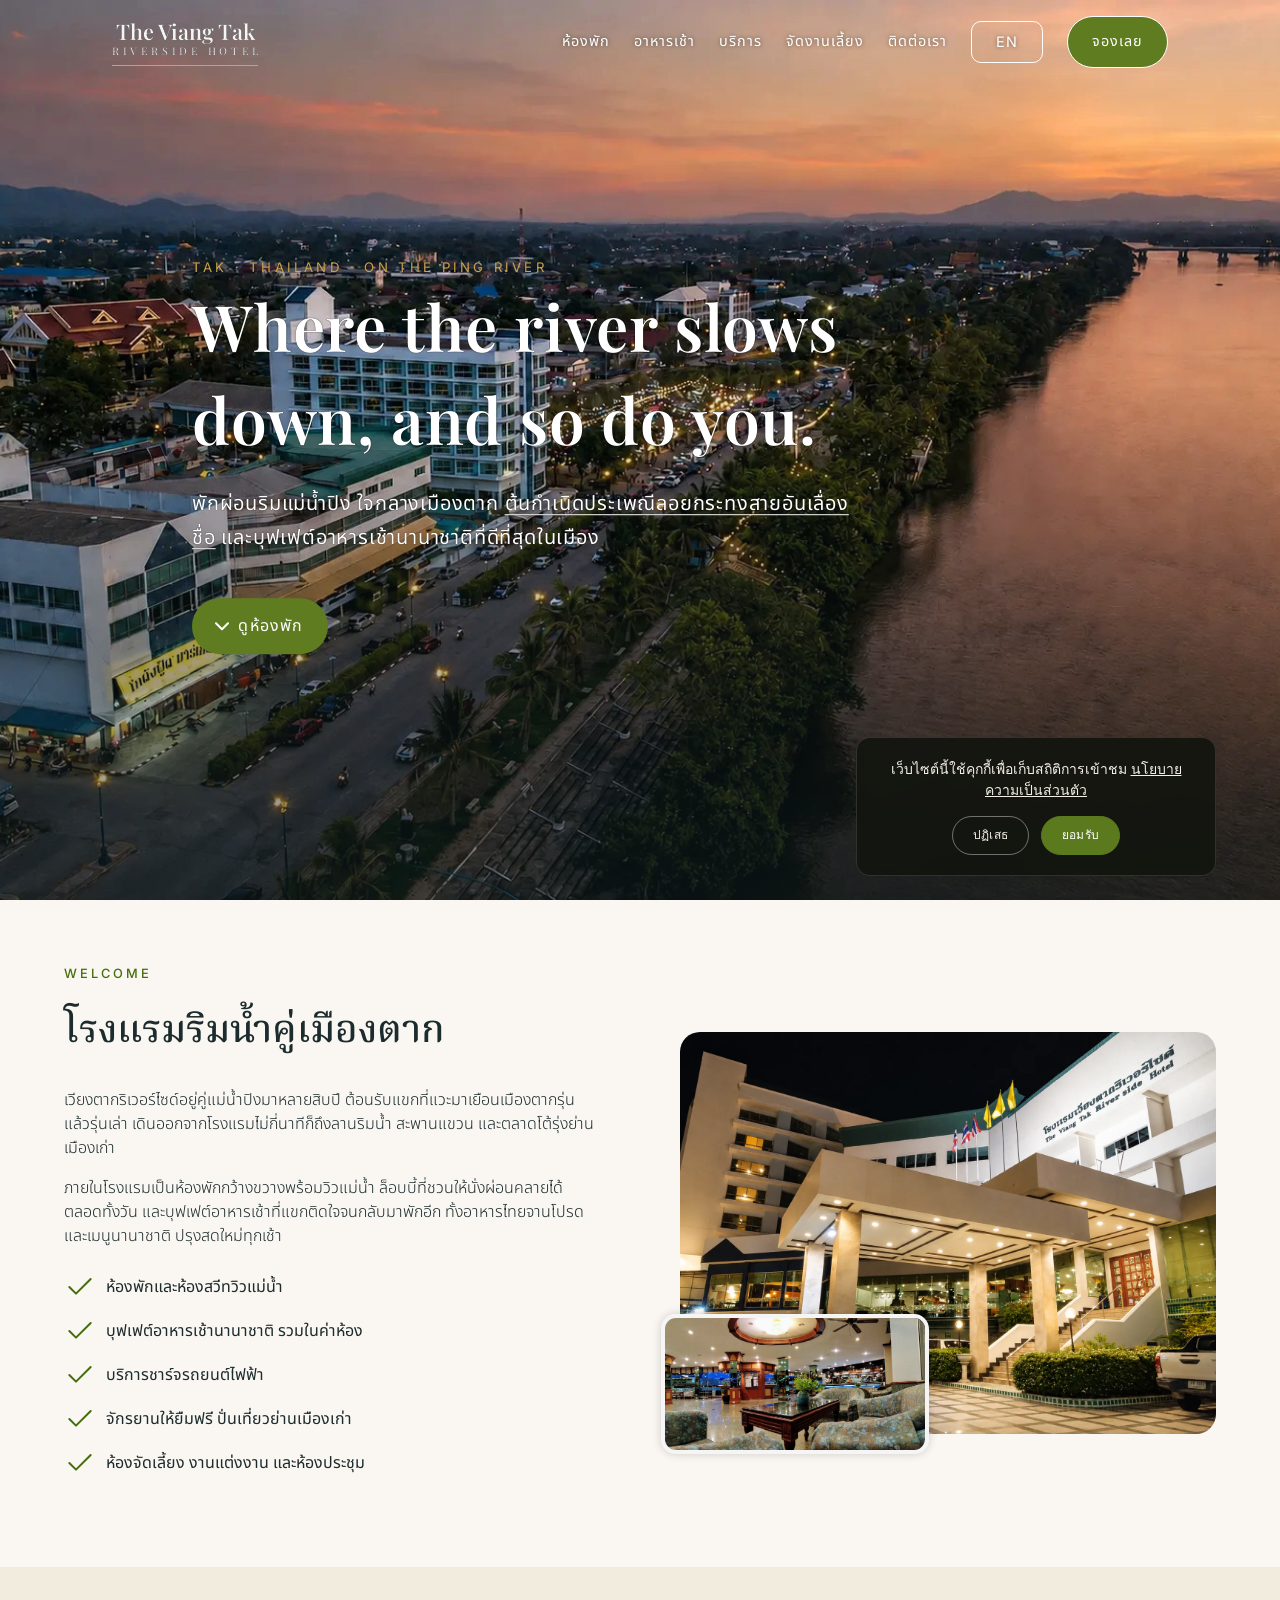
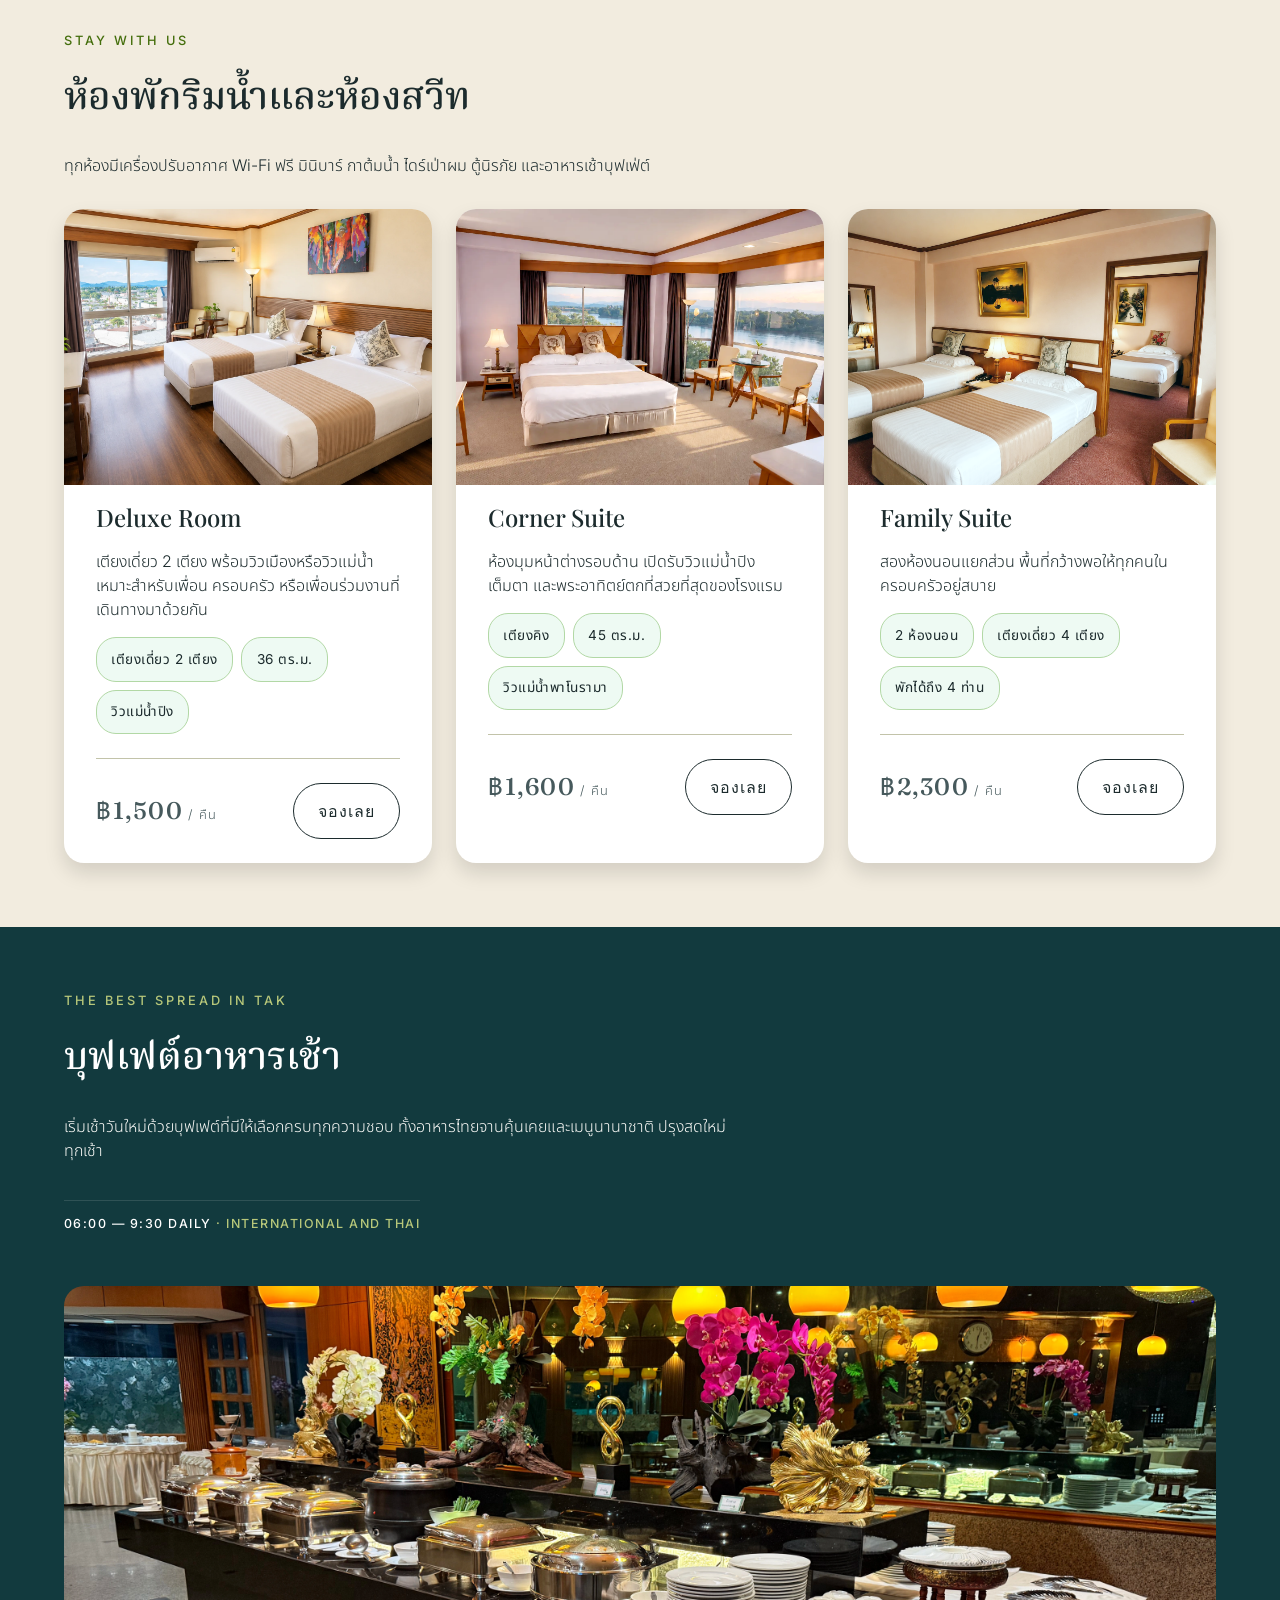
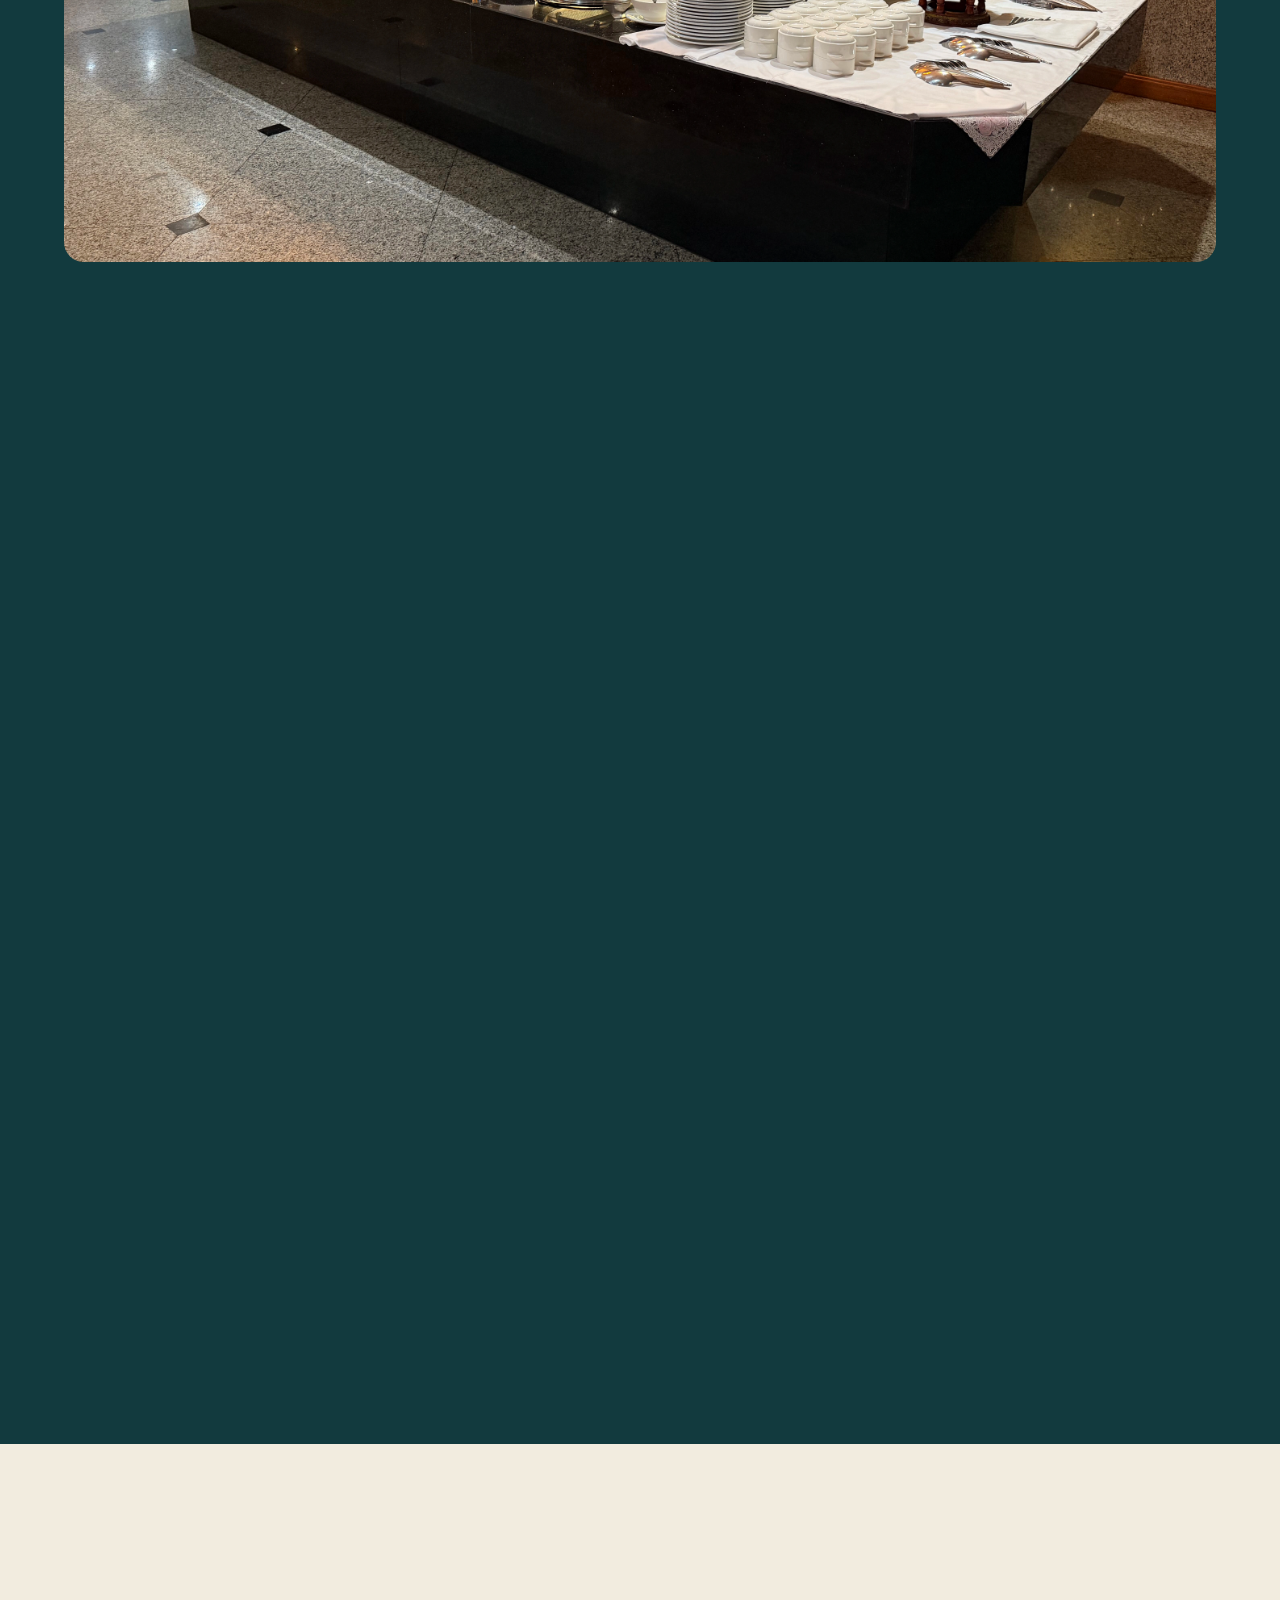
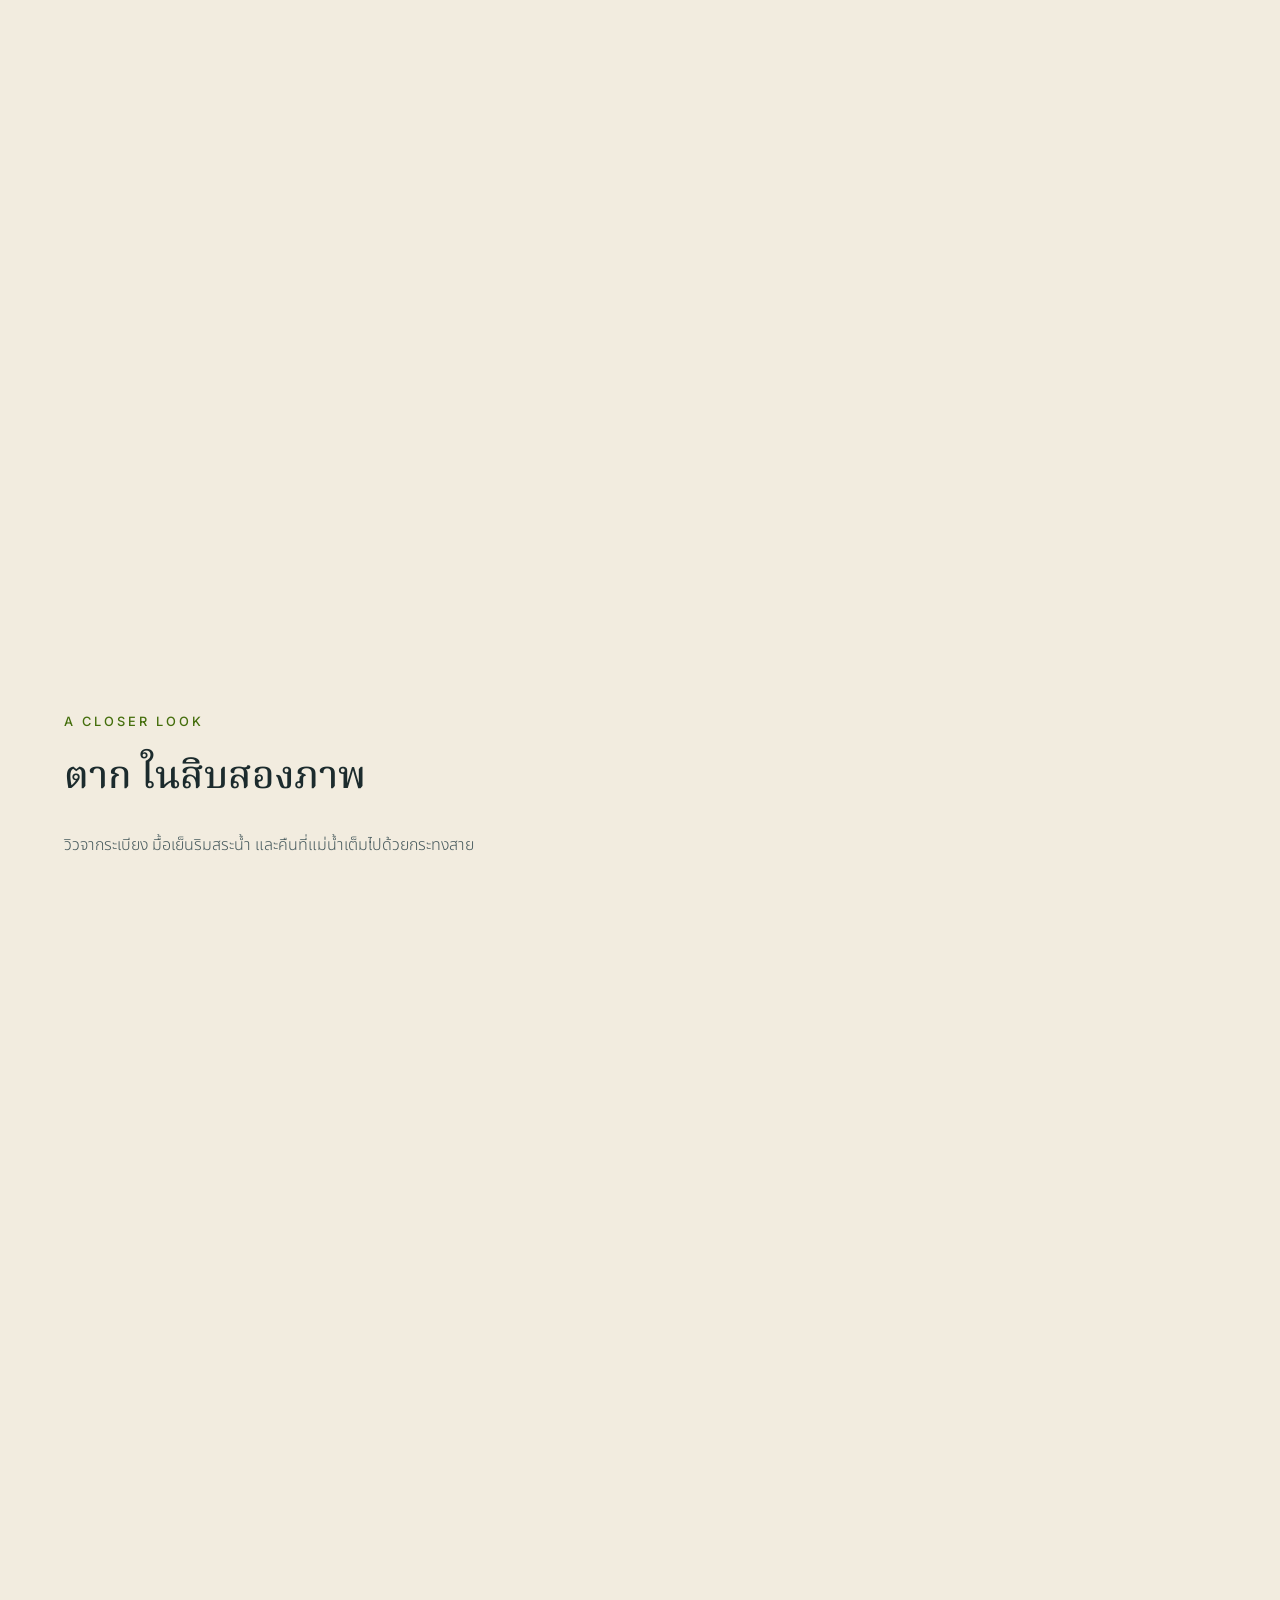
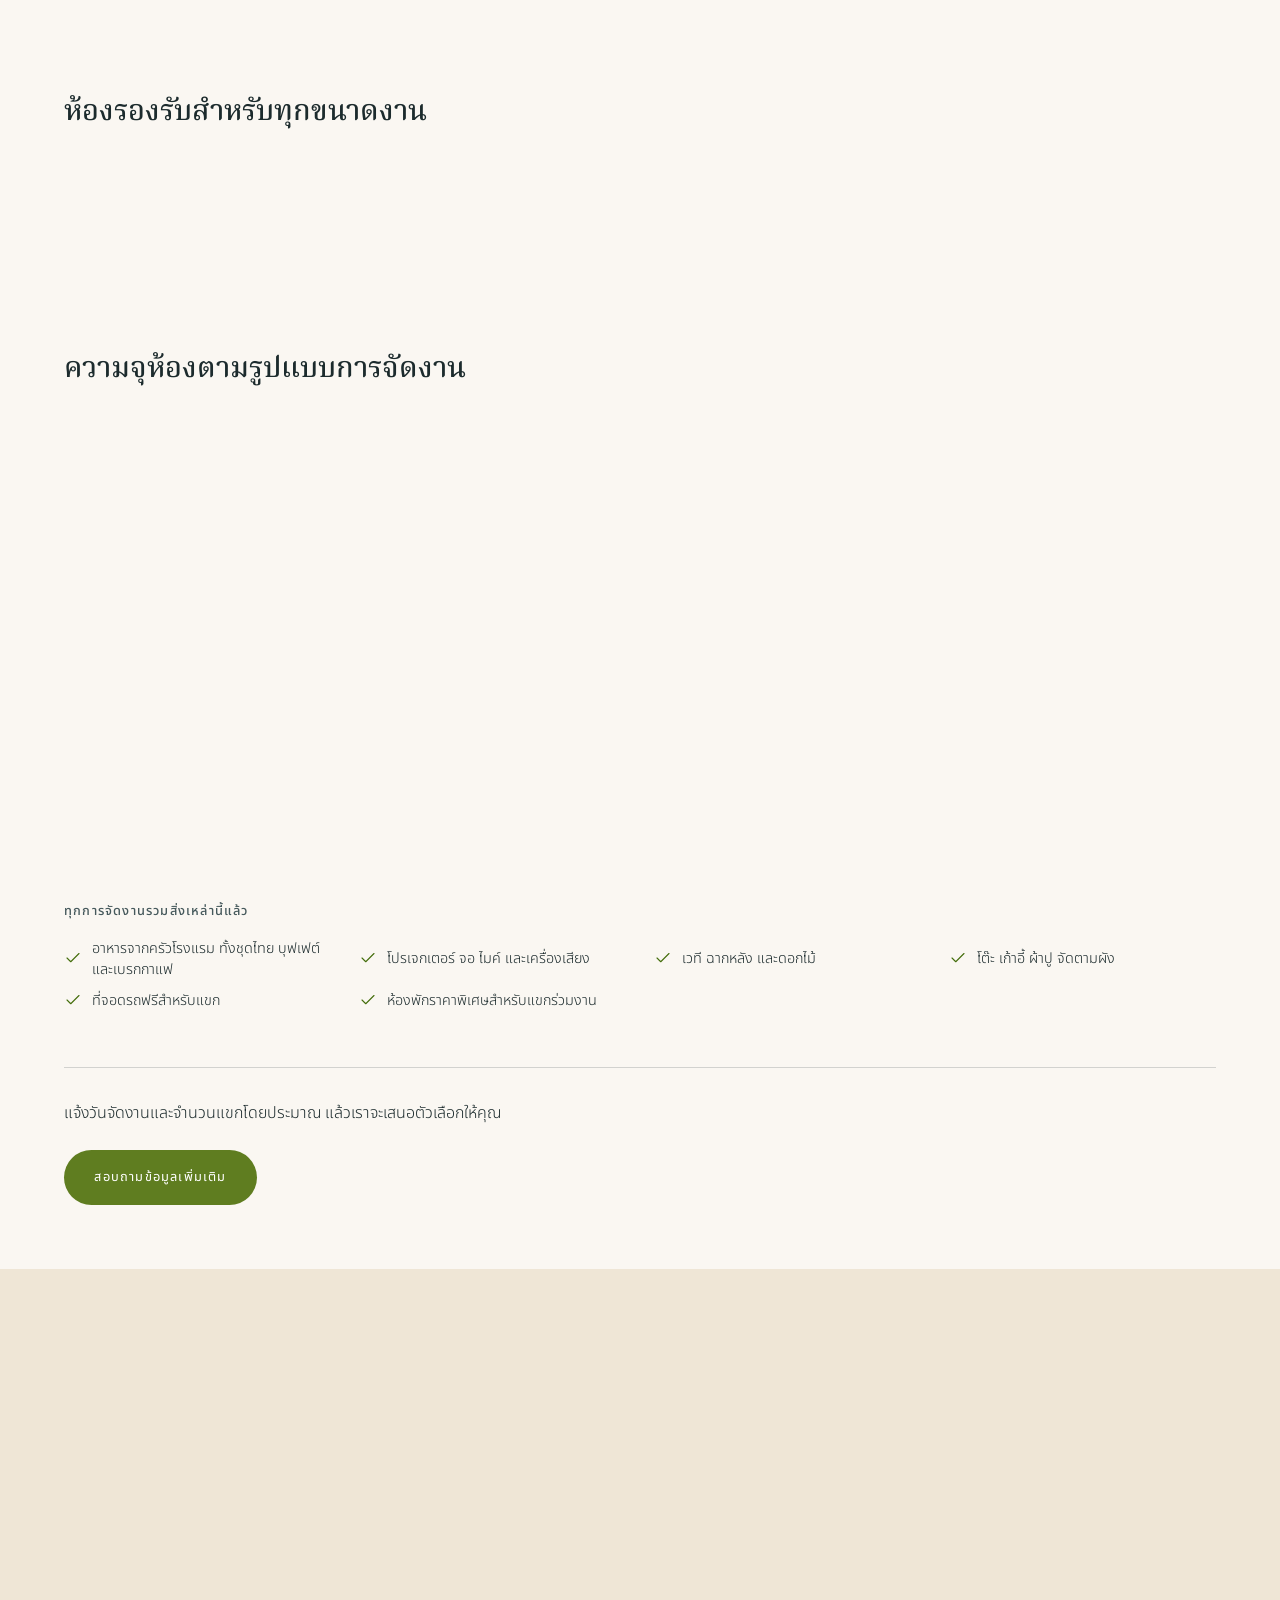
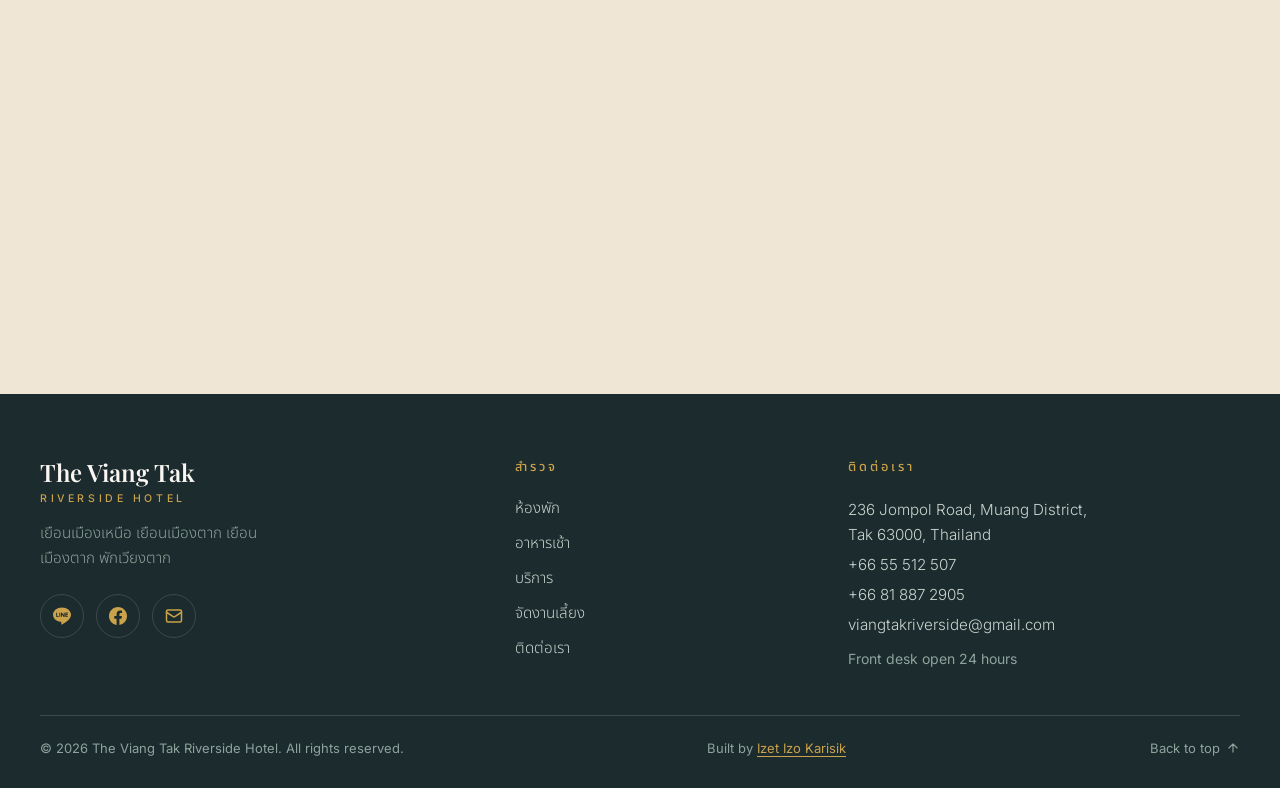
==== commit ba13ff04: "add cookie consent" ====
--- a/index-th.html
+++ b/index-th.html
@@ -1,5 +1,5 @@
 <!DOCTYPE html>
-<html lang="th">
+<html lang="th" translate="no">
 
 <head>
     <meta charset="UTF-8">
@@ -7,6 +7,7 @@
     <title>โรงแรมเวียงตากริเวอร์ไซด์</title>
     <meta name="description"
         content="โรงแรมเวียงตากริเวอร์ไซด์ ริมแม่น้ำปิง ใจกลางเมืองตาก ห้องพักวิวแม่น้ำ สระว่ายน้ำ และบุฟเฟต์อาหารเช้านานาชาติที่ดีที่สุดในเมือง" />
+    <meta name="google" content="notranslate">
     <meta property="og:type" content="website">
     <meta property="og:site_name" content="The Viang Tak Riverside Hotel">
     <meta property="og:title" content="โรงแรมเวียงตากริเวอร์ไซด์ — ตาก">
@@ -14,7 +15,7 @@
         content="พักผ่อนริมแม่น้ำปิง ใจกลางเมืองตาก ต้นกำเนิดประเพณีลอยกระทงสาย และบุฟเฟต์อาหารเช้านานาชาติที่ดีที่สุดในเมือง">
     <meta property="og:image" content="https://viangtakriverside.com/assets/images/hero.jpg">
     <meta property="og:image:alt" content="โรงแรมและแม่น้ำปิงยามพระอาทิตย์ตก">
-    <meta property="og:url" content="https://viangtakriverside.com/index-th.html">
+    <meta property="og:url" content="https://viangtakriverside.com/index-th">
     <meta property="og:locale" content="th_TH">
     <meta property="og:locale:alternate" content="en_US">
     <meta name="twitter:card" content="summary_large_image">
@@ -33,6 +34,7 @@
     <link rel="icon" href="assets/favicon.jpeg" type="image/jpeg">
     <script src="main.js?v=3" defer></script>
     <script src="gallery.js?v=3" defer></script>
+    <script src="cookie-consent.js?v=1" defer></script>
 
     <!-- fonts -->
     <link rel="preconnect" href="https://fonts.googleapis.com">
@@ -47,8 +49,12 @@
     {
       "@context": "https://schema.org",
       "@type": "Hotel",
+      "@id": "https://viangtakriverside.com/#hotel",
       "name": "The Viang Tak Riverside Hotel",
-      "description": "Riverside hotel in the heart of Tak, on the Ping River.",
+      "alternateName": "โรงแรมเวียงตากริเวอร์ไซด์",
+      "description": "โรงแรมเวียงตากริเวอร์ไซด์ ริมแม่น้ำปิง ใจกลางเมืองตาก ห้องพักวิวแม่น้ำ สระว่ายน้ำ และบุฟเฟต์อาหารเช้านานาชาติที่ดีที่สุดในเมือง",
+      "url": "https://viangtakriverside.com/",
+      "image": "https://viangtakriverside.com/assets/images/hero.jpg",
       "address": {
         "@type": "PostalAddress",
         "streetAddress": "236 Jompol Road",
@@ -62,8 +68,47 @@
         "latitude": 16.8723471,
         "longitude": 99.1230904
       },
-      "telephone": "+66-55-512-507",
+      "hasMap": "https://www.google.com/maps/place/Viang+Tak+Riverside+Hotel/@16.8723522,99.1205155,17z/data=!3m1!4b1!4m9!3m8!1s0x30ddd995613bc8f5:0x1c77719d6469e158!5m2!4m1!1i2!8m2!3d16.8723471!4d99.1230904!16s%2Fg%2F1tf04t0m",
+      "telephone": [
+        "+66-55-512-507",
+        "+66-81-887-2905"
+      ],
       "email": "viangtakriverside@gmail.com",
+      "availableLanguage": [
+        "English",
+        "Thai"
+      ],
+      "openingHoursSpecification": {
+        "@type": "OpeningHoursSpecification",
+        "dayOfWeek": [
+          "Monday",
+          "Tuesday",
+          "Wednesday",
+          "Thursday",
+          "Friday",
+          "Saturday",
+          "Sunday"
+        ],
+        "opens": "00:00",
+        "closes": "23:59"
+      },
+      "checkinTime": "14:00",
+      "checkoutTime": "12:00",
+      "amenityFeature": [
+        { "@type": "LocationFeatureSpecification", "name": "นวดแผนไทย", "value": true },
+        { "@type": "LocationFeatureSpecification", "name": "ห้องอาหาร", "value": true },
+        { "@type": "LocationFeatureSpecification", "name": "สระว่ายน้ำกลางแจ้ง", "value": true },
+        { "@type": "LocationFeatureSpecification", "name": "ผับ", "value": true },
+        { "@type": "LocationFeatureSpecification", "name": "จุดชาร์จรถ EV", "value": true },
+        { "@type": "LocationFeatureSpecification", "name": "โต๊ะสนุกเกอร์", "value": true },
+        { "@type": "LocationFeatureSpecification", "name": "แผนกต้อนรับ 24 ชั่วโมง", "value": true },
+        { "@type": "LocationFeatureSpecification", "name": "จักรยานให้ยืมฟรี", "value": true },
+        { "@type": "LocationFeatureSpecification", "name": "Wi-Fi ฟรี", "value": true },
+        { "@type": "LocationFeatureSpecification", "name": "ที่จอดรถฟรี", "value": true },
+        { "@type": "LocationFeatureSpecification", "name": "เจ้าหน้าที่รักษาความปลอดภัย 24 ชั่วโมง", "value": true },
+        { "@type": "LocationFeatureSpecification", "name": "บุฟเฟต์อาหารเช้า", "value": true },
+        { "@type": "LocationFeatureSpecification", "name": "ห้องจัดเลี้ยงและห้องประชุม", "value": true }
+      ],
       "priceRange": "฿฿",
       "sameAs": [
         "https://www.facebook.com/viangtakriversidehotel"
@@ -116,7 +161,8 @@
             <div class="hero-text">
                 <p class="hero-kicker">Tak &middot; Thailand &middot; on the Ping River</p>
                 <h1>Where the river slows down, and so do you.</h1>
-                <p class="hero-paragraph">พักผ่อนริมแม่น้ำปิง ใจกลางเมืองตาก <a href="loykrathong-th.html" target="_blank">ต้นกำเนิดประเพณีลอยกระทงสายอันเลื่องชื่อ</a>
+                <p class="hero-paragraph">พักผ่อนริมแม่น้ำปิง ใจกลางเมืองตาก <a href="loykrathong-th.html"
+                        target="_blank">ต้นกำเนิดประเพณีลอยกระทงสายอันเลื่องชื่อ</a>
                     และบุฟเฟต์อาหารเช้านานาชาติที่ดีที่สุดในเมือง
                 </p>
                 <a class="explore-btn" href="#rooms"><svg xmlns="http://www.w3.org/2000/svg" width="24" height="24"
@@ -152,10 +198,10 @@
                         </ul>
                     </div>
                     <div class="welcome-img-container">
-                        <img loading="lazy" class="welcome-img fade-up fade-up--still" src="./assets/images/hotel/exterior/exterior-night.webp"
-                            alt="hotel entrance at night" />
-                        <img loading="lazy" class="welcome-float-img fade-up fade-up--still" src="./assets/images/hotel/lobby/lobby.webp"
-                            alt="A picture of hotel lobby" />
+                        <img loading="lazy" class="welcome-img fade-up fade-up--still"
+                            src="./assets/images/hotel/exterior/exterior-night.webp" alt="hotel entrance at night" />
+                        <img loading="lazy" class="welcome-float-img fade-up fade-up--still"
+                            src="./assets/images/hotel/lobby/lobby.webp" alt="A picture of hotel lobby" />
                     </div>
                 </div>
             </div>
@@ -168,7 +214,8 @@
                 <div class="room-section-text fade-up fade-up--sm">
                     <p class="room-kicker">stay with us</p>
                     <h2>ห้องพักริมน้ำและห้องสวีท</h2>
-                    <p>ทุกห้องมีเครื่องปรับอากาศ Wi-Fi ฟรี มินิบาร์ กาต้มน้ำ ไดร์เป่าผม ตู้นิรภัย และอาหารเช้าบุฟเฟ่ต์</p>
+                    <p>ทุกห้องมีเครื่องปรับอากาศ Wi-Fi ฟรี มินิบาร์ กาต้มน้ำ ไดร์เป่าผม ตู้นิรภัย และอาหารเช้าบุฟเฟ่ต์
+                    </p>
                 </div>
 
                 <div class="room-grid fade-up-group">
@@ -192,7 +239,7 @@
                                 <p class="room-price">฿1,500<span>/ คืน</span></p>
                                 <a class="room-btn" href="reservation-th.html?room=deluxe-room">จองเลย</a>
                             </div>
-                        </div> 
+                        </div>
 
                     </article>
 
@@ -319,7 +366,7 @@
                         </svg>
                         <h3>นวดแผนไทย</h3>
                         <p>
-                             ผ่อนคลายร่างกายและเติมความสดชื่นด้วยบริการนวดแผนไทยโดยหมอนวดที่มีประสบการณ์
+                            ผ่อนคลายร่างกายและเติมความสดชื่นด้วยบริการนวดแผนไทยโดยหมอนวดที่มีประสบการณ์
                         </p>
                     </li>
                     <li>
@@ -332,7 +379,7 @@
                         </svg>
                         <h3>ริมปิงเทอเรซ</h3>
                         <p>
-                           ห้องอาหารของโรงแรม นั่งริมสระว่ายน้ำ เสิร์ฟอาหารไทยพร้อมบาร์เครื่องดื่ม
+                            ห้องอาหารของโรงแรม นั่งริมสระว่ายน้ำ เสิร์ฟอาหารไทยพร้อมบาร์เครื่องดื่ม
                         </p>
                     </li>
                     <li>
@@ -798,8 +845,8 @@
                     <div class="google-map">
                         <iframe
                             src="https://www.google.com/maps/embed?pb=!1m18!1m12!1m3!1d3818.071601467694!2d99.12051547492187!3d16.872352217438426!2m3!1f0!2f0!3f0!3m2!1i1024!2i768!4f13.1!3m3!1m2!1s0x30ddd995613bc8f5%3A0x1c77719d6469e158!2sViang%20Tak%20Riverside%20Hotel!5e0!3m2!1sen!2sth!4v1788681970036!5m2!1sen!2sth"
-                            title="Map showing The Viang Tak Riverside Hotel, Jompol Road, Tak" width="600"
-                            height="450" loading="lazy" referrerpolicy="no-referrer-when-downgrade" allowfullscreen>
+                            title="Map showing The Viang Tak Riverside Hotel, Jompol Road, Tak" width="600" height="450"
+                            loading="lazy" referrerpolicy="no-referrer-when-downgrade" allowfullscreen>
                         </iframe>
                     </div>
                 </div>
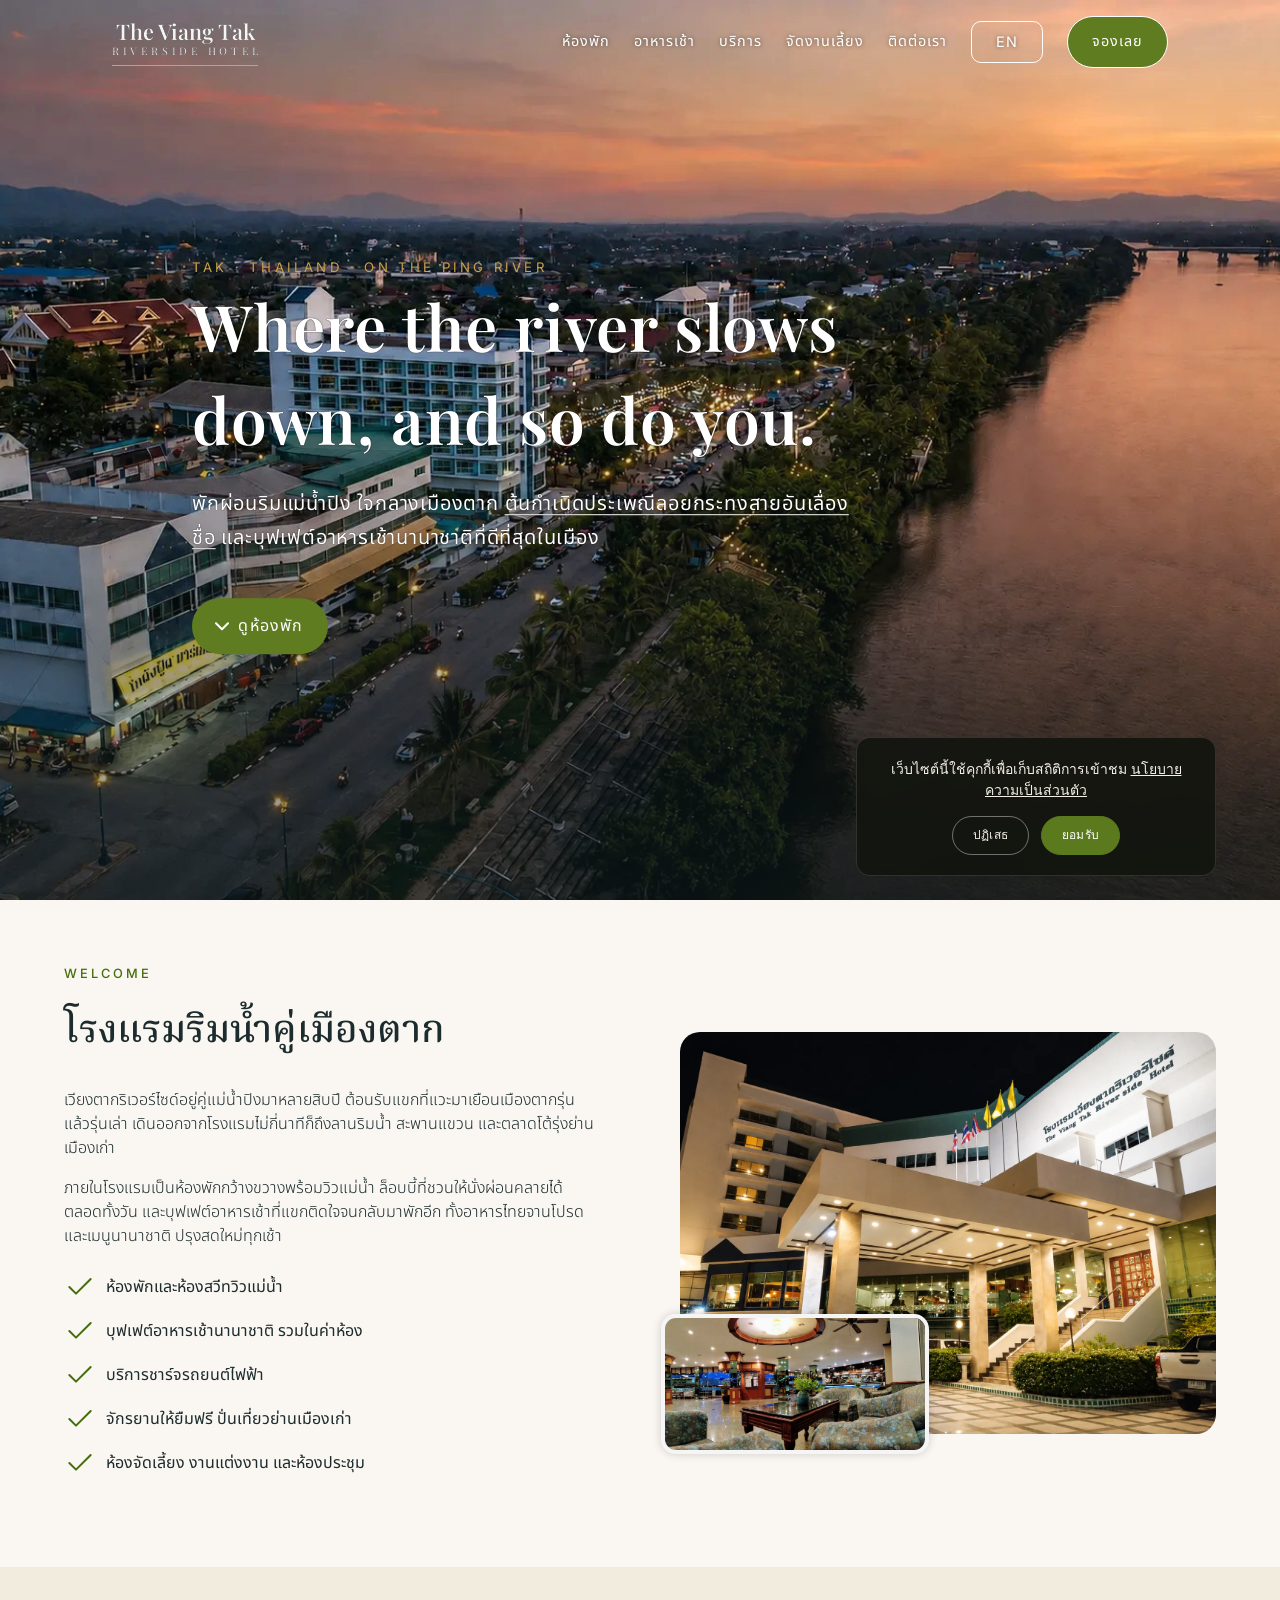
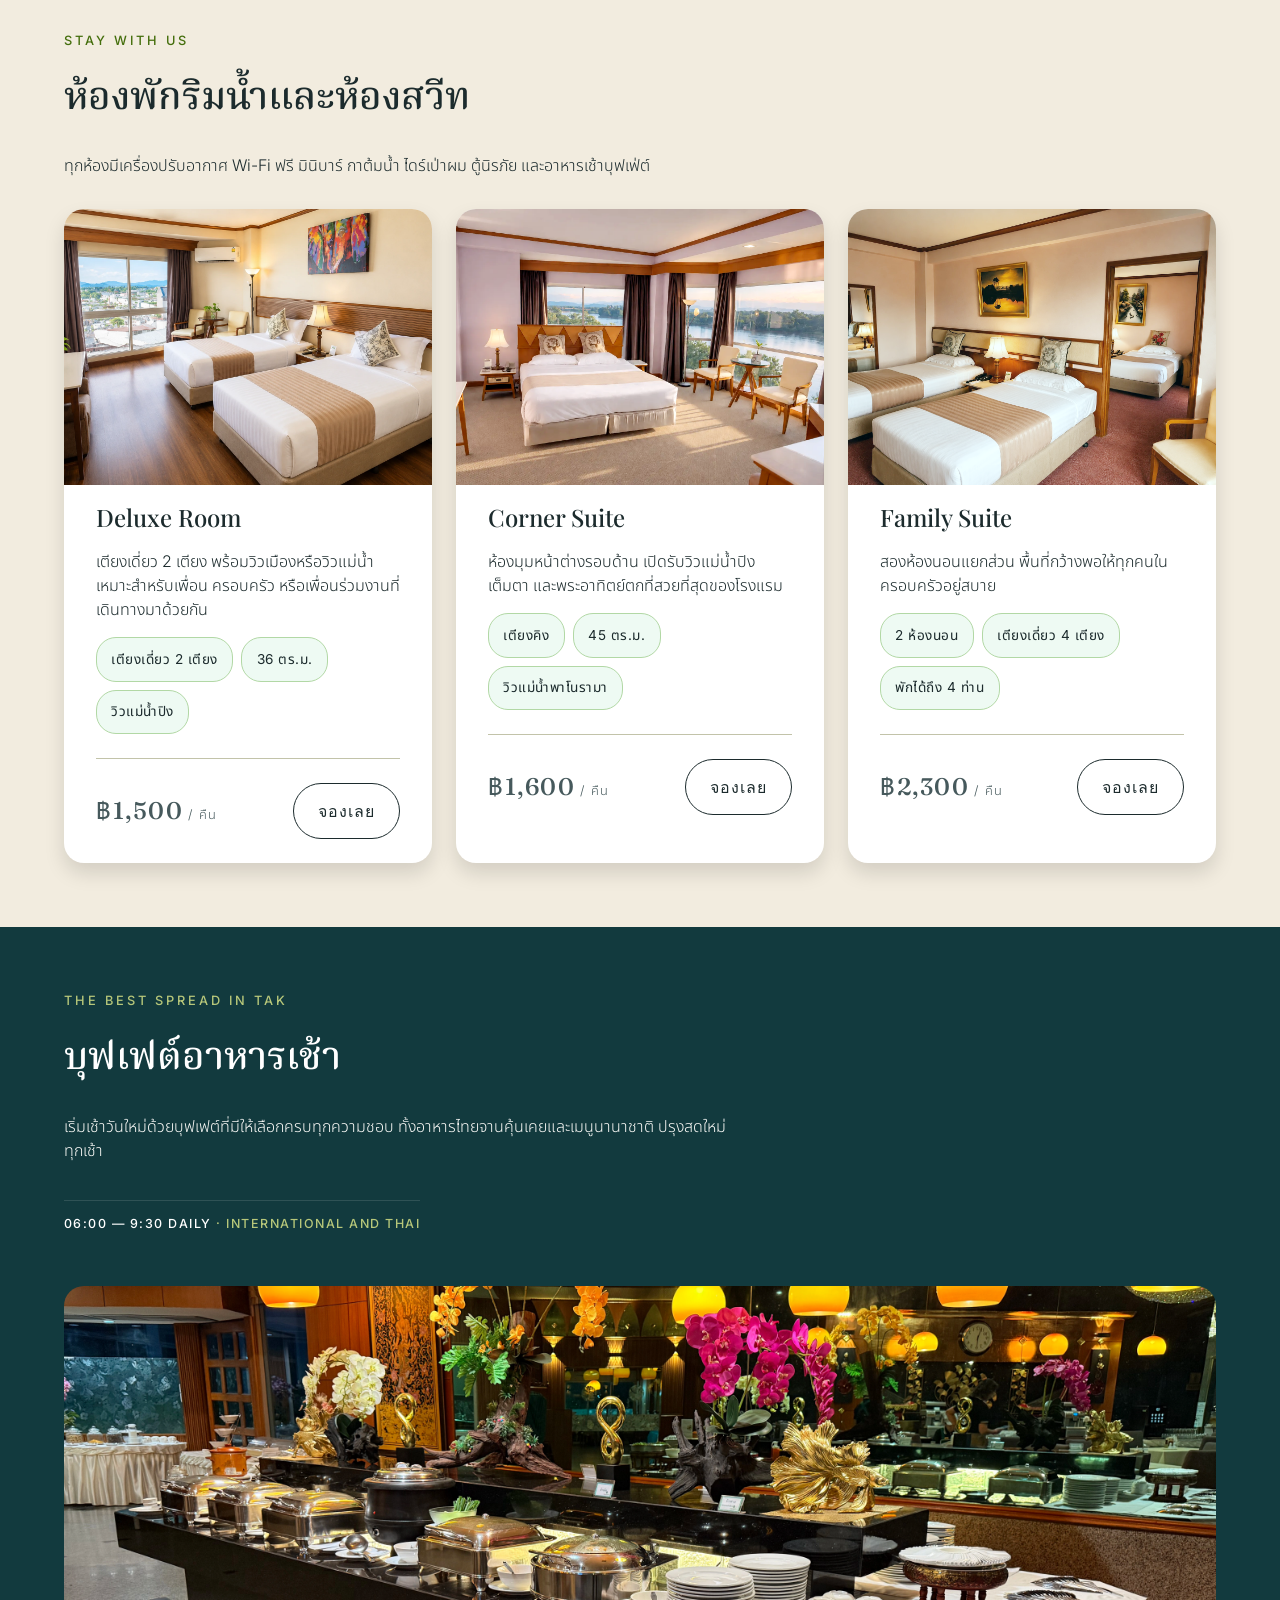
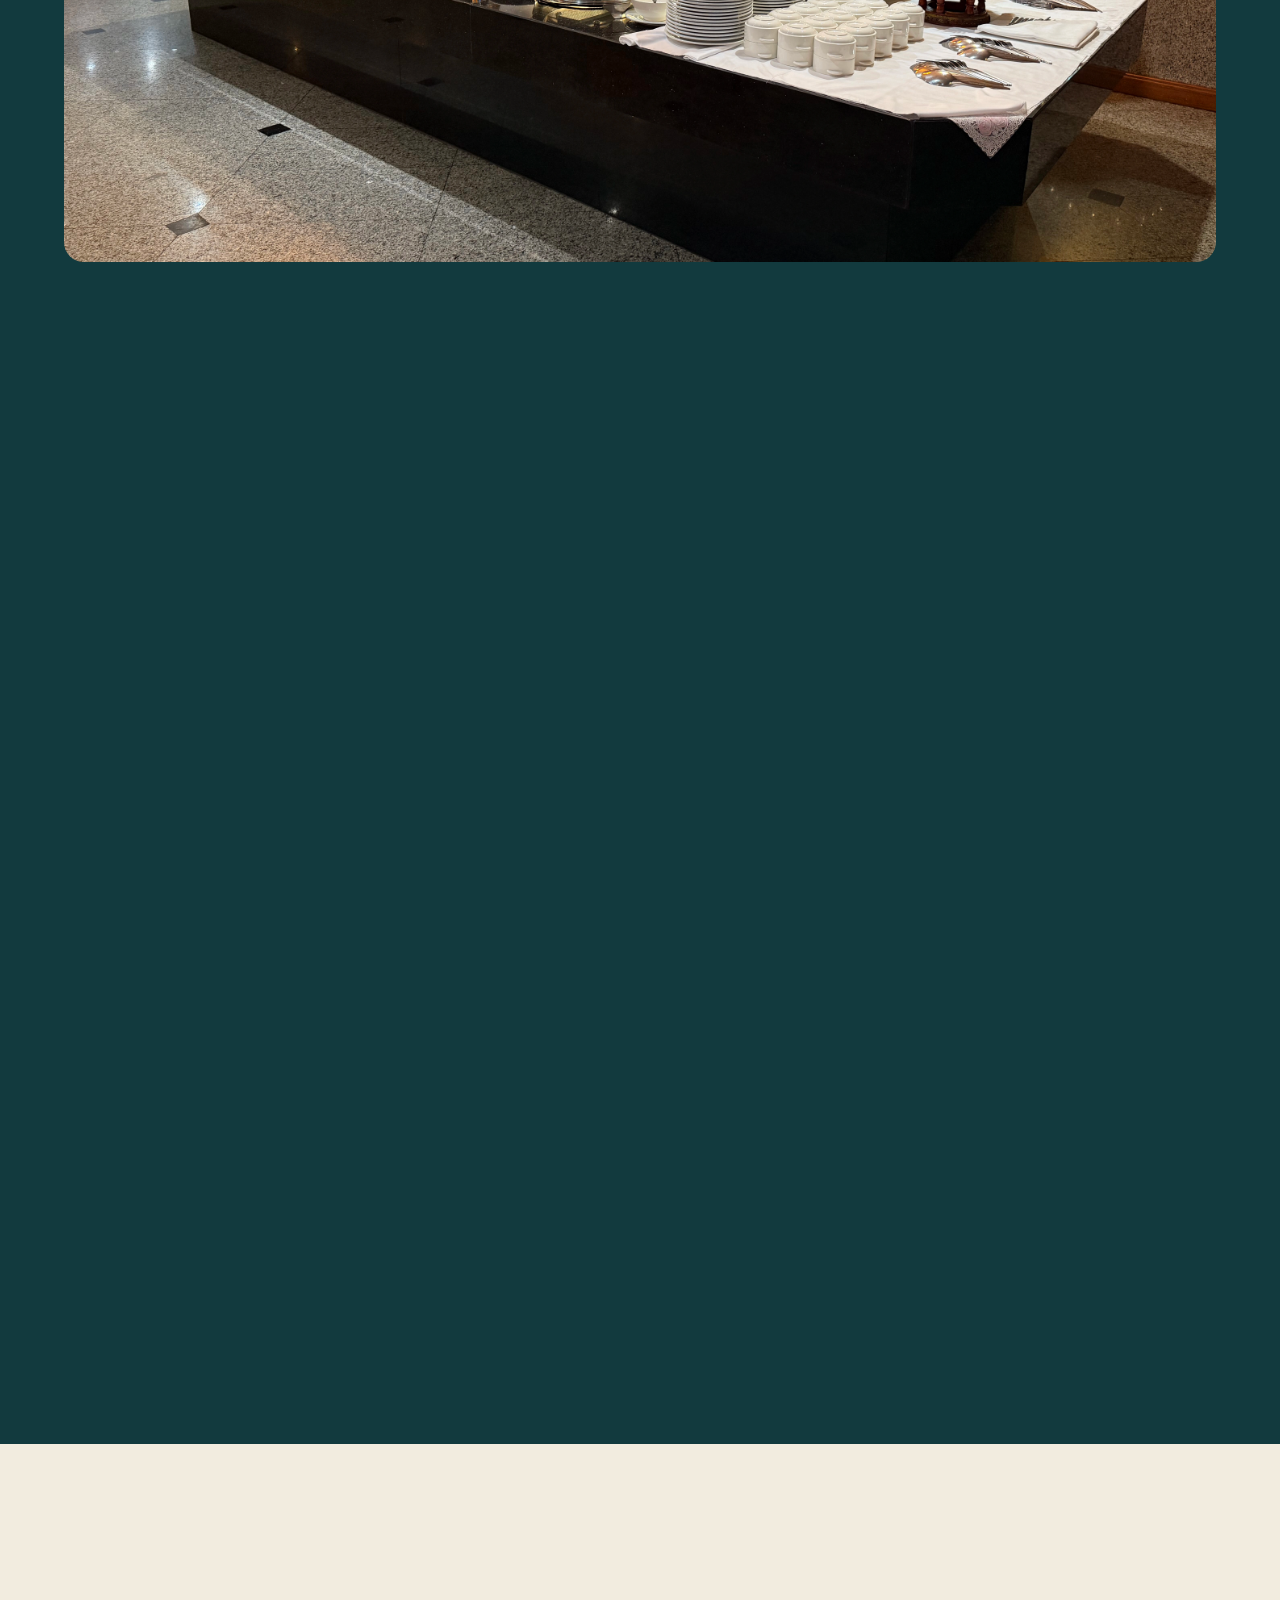
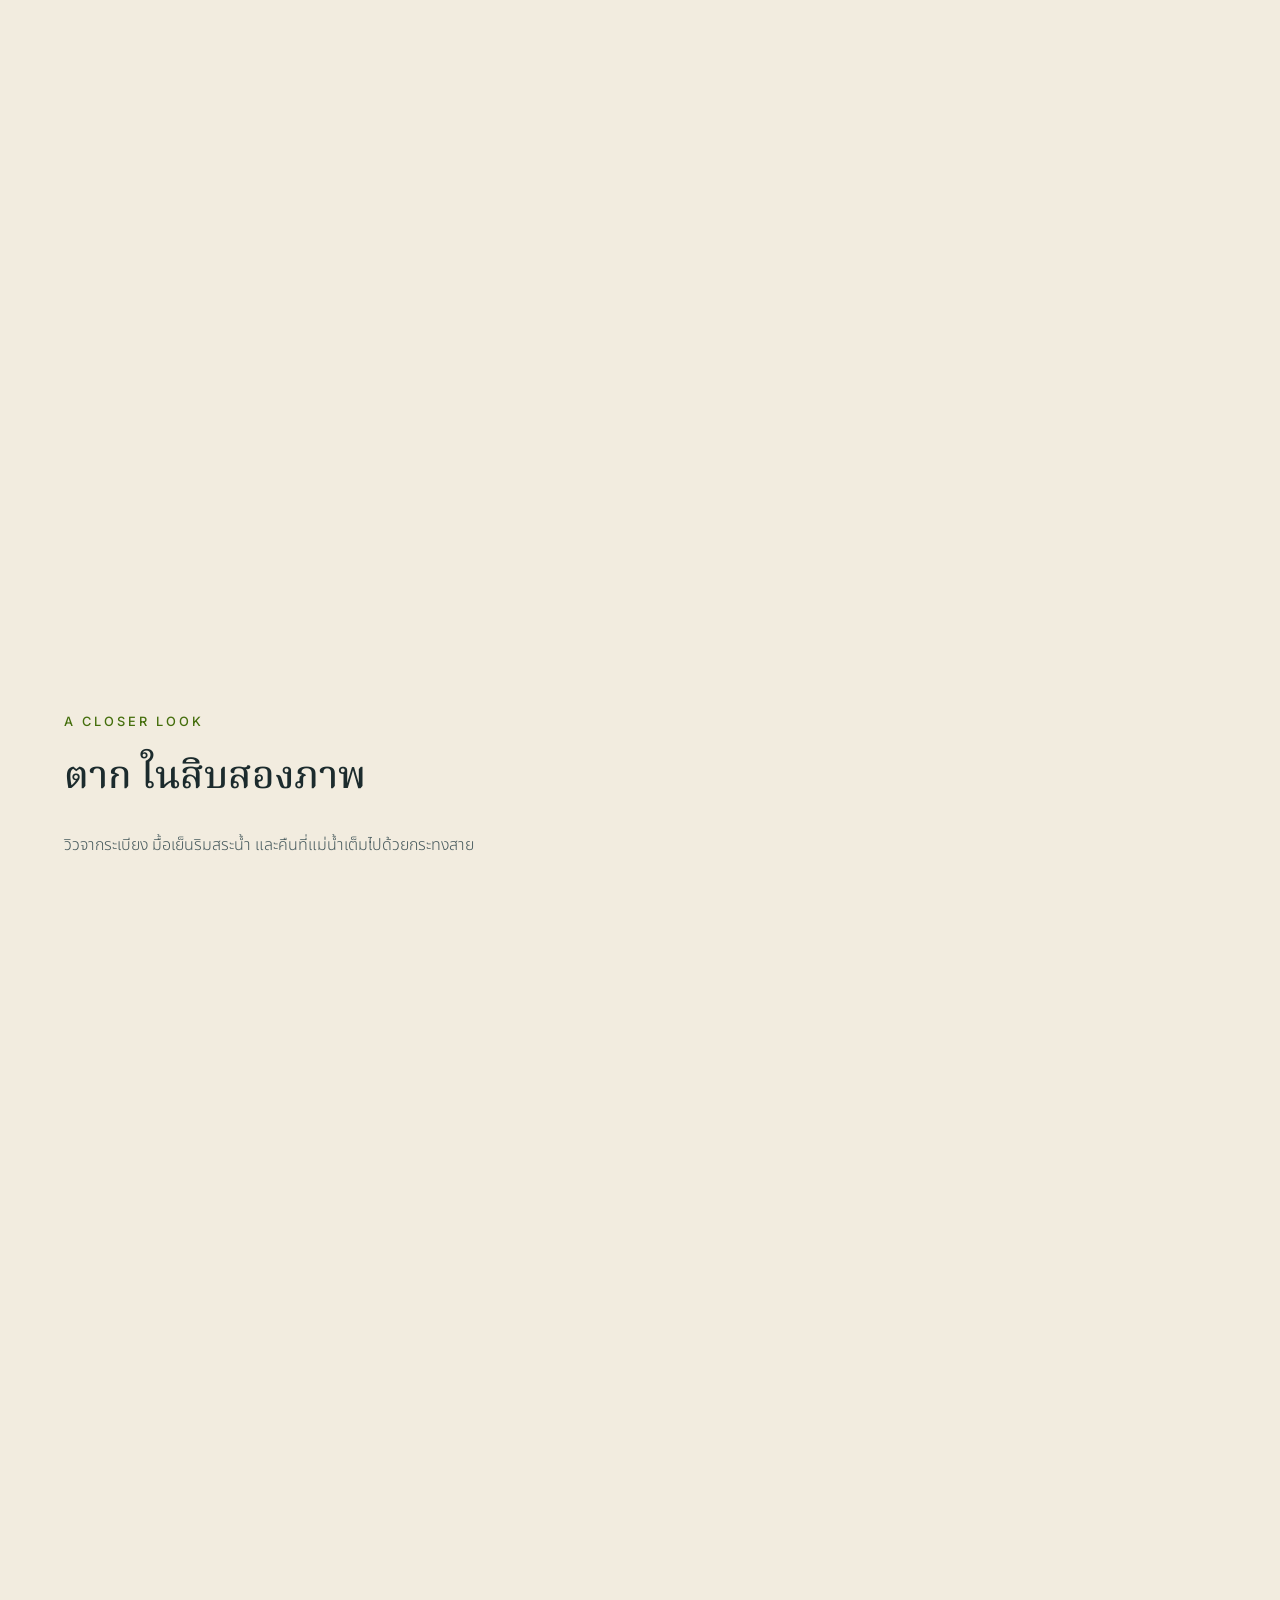
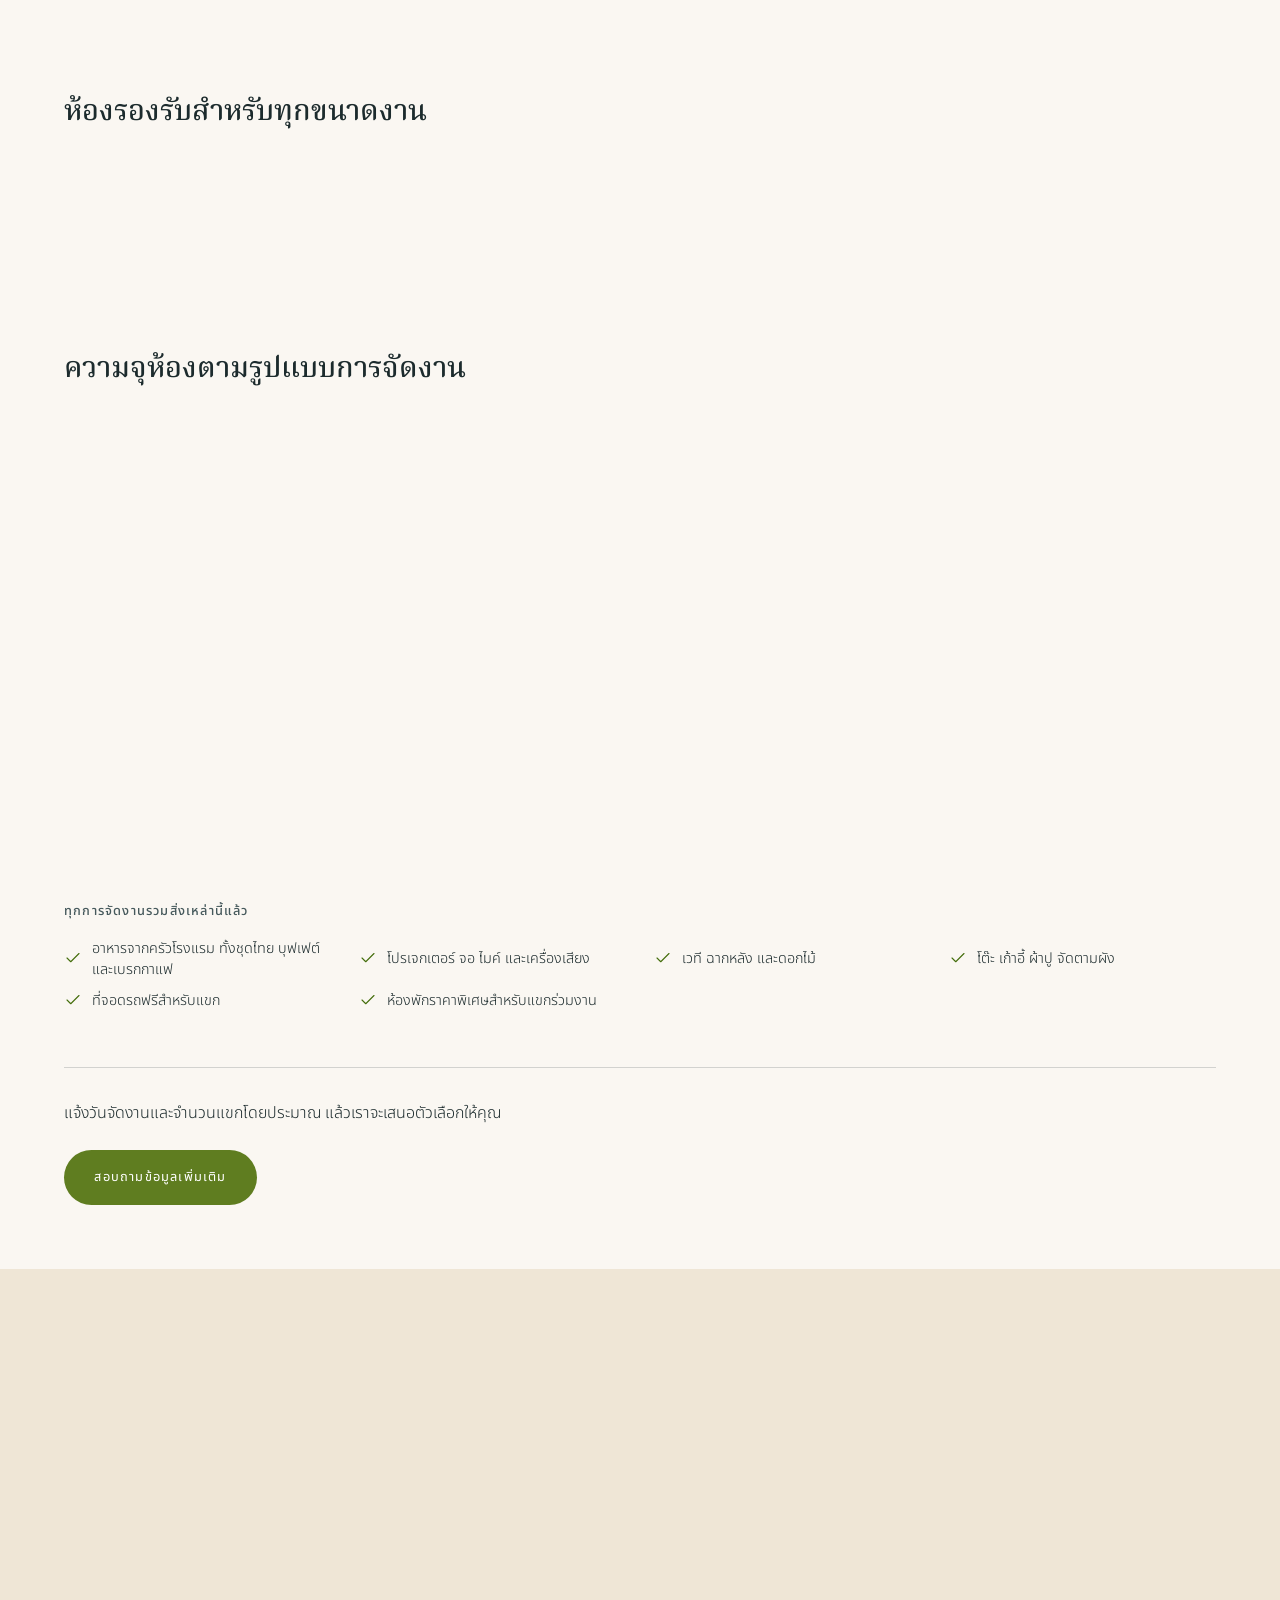
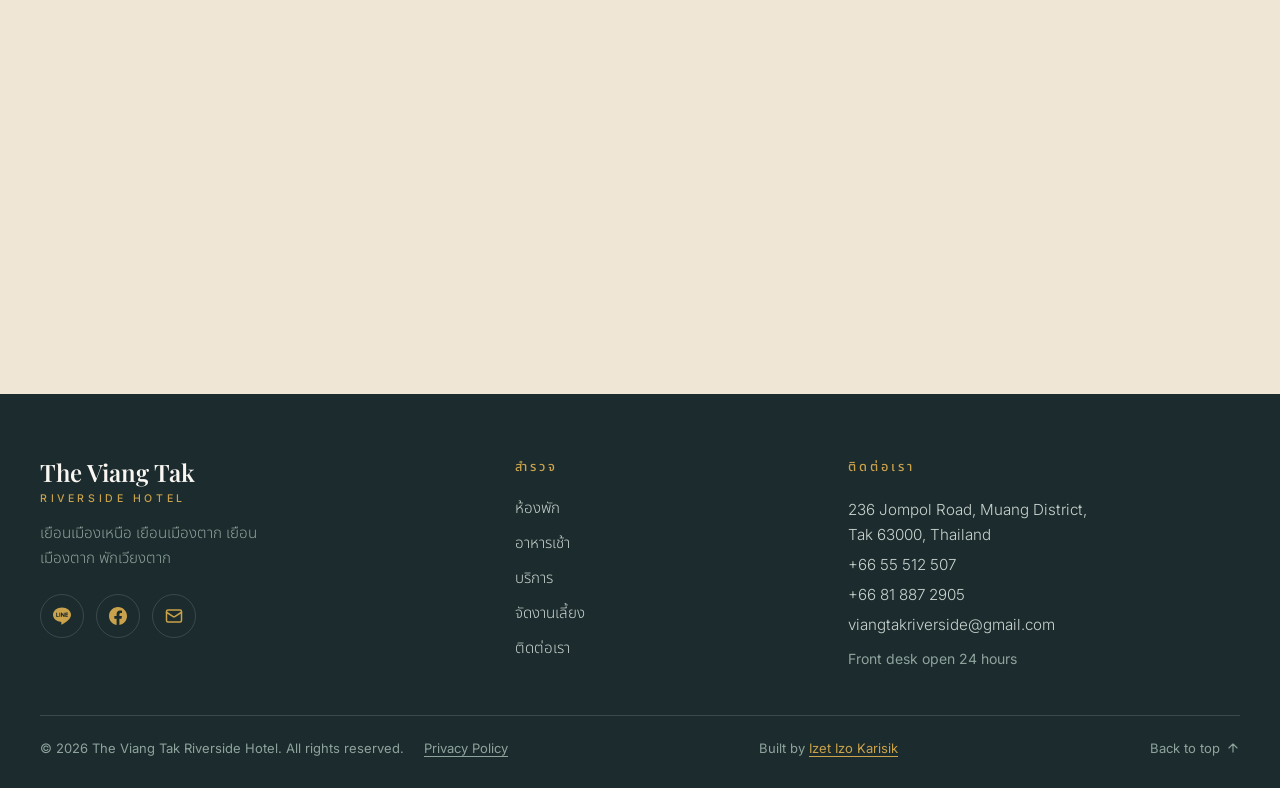
==== commit 7a523bcb: "Add privacy link to footer" ====
--- a/index-th.html
+++ b/index-th.html
@@ -31,7 +31,7 @@
     <link rel="alternate" hreflang="x-default" href="https://viangtakriverside.com/">
 
     <link rel="stylesheet" href="styles.css?v=3" />
-    <link rel="icon" href="assets/favicon.jpeg" type="image/jpeg">
+    <link rel="icon" href="assets/favicon.jpeg?v=2" type="image/jpeg">
     <script src="main.js?v=3" defer></script>
     <script src="gallery.js?v=3" defer></script>
     <script src="cookie-consent.js?v=1" defer></script>
@@ -920,7 +920,7 @@
         </div>
 
         <div class="footer-bottom">
-            <p class="footer-copyright">&copy; 2026 The Viang Tak Riverside Hotel. All rights reserved.</p>
+            <p class="footer-copyright">&copy; 2026 The Viang Tak Riverside Hotel. All rights reserved. <a href="privacy-th.html" class="footer-privacy">Privacy Policy</a></p>
             <p class="footer-credit">
                 Built by <a href="https://github.com/IzetIzoKarisik" target="_blank" rel="noopener">Izet Izo
                     Karisik</a>
--- a/styles.css
+++ b/styles.css
@@ -1882,6 +1882,14 @@
 
 
 /* ======= FOOTER ======= */
+
+.footer-privacy {
+    color: inherit;
+    margin-left: 1rem;
+    text-decoration: underline;
+    text-underline-offset: 3px;
+    text-decoration-thickness: .5px;
+}
 
 .site-footer {
     --footer-line: rgba(255, 255, 255, 0.14);
@@ -3426,4 +3434,4 @@
         grid-template-columns: repeat(3, minmax(0, 1fr));
         gap: 1.75rem;
     }
-}
+}
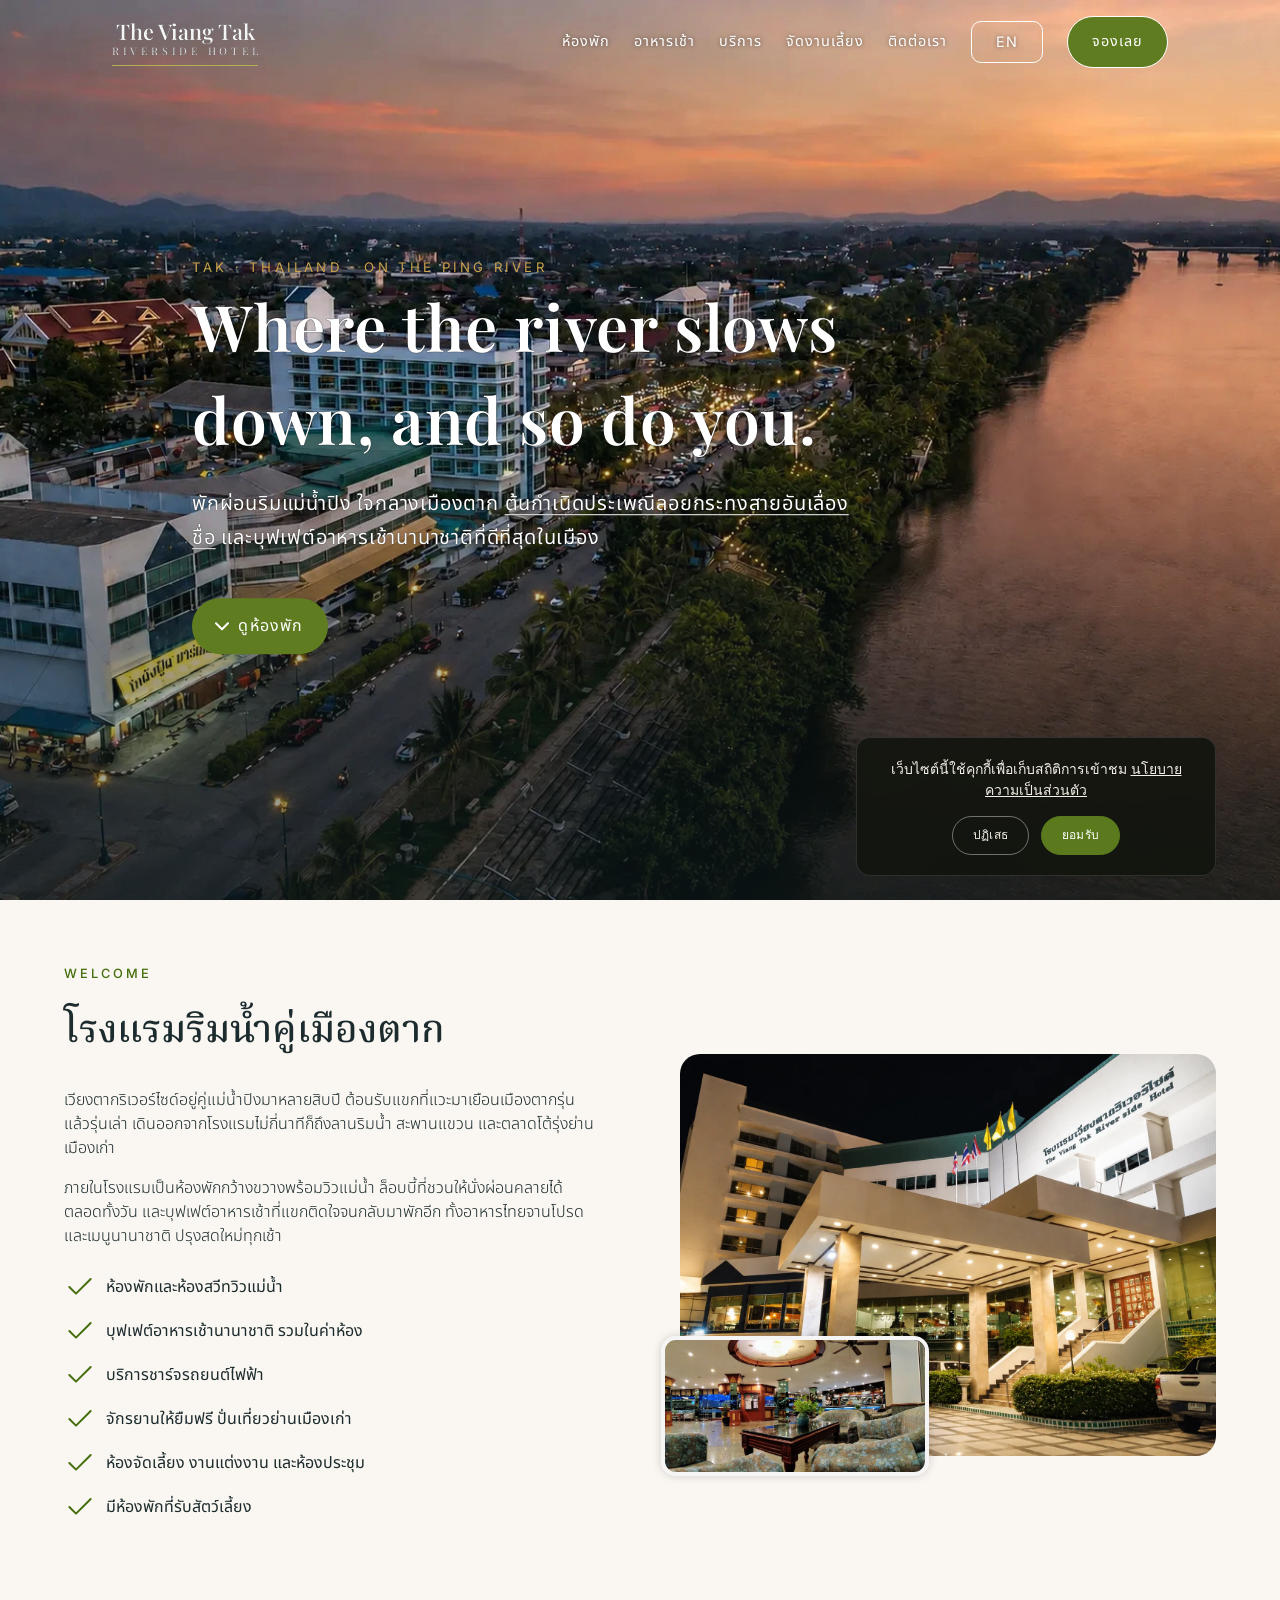
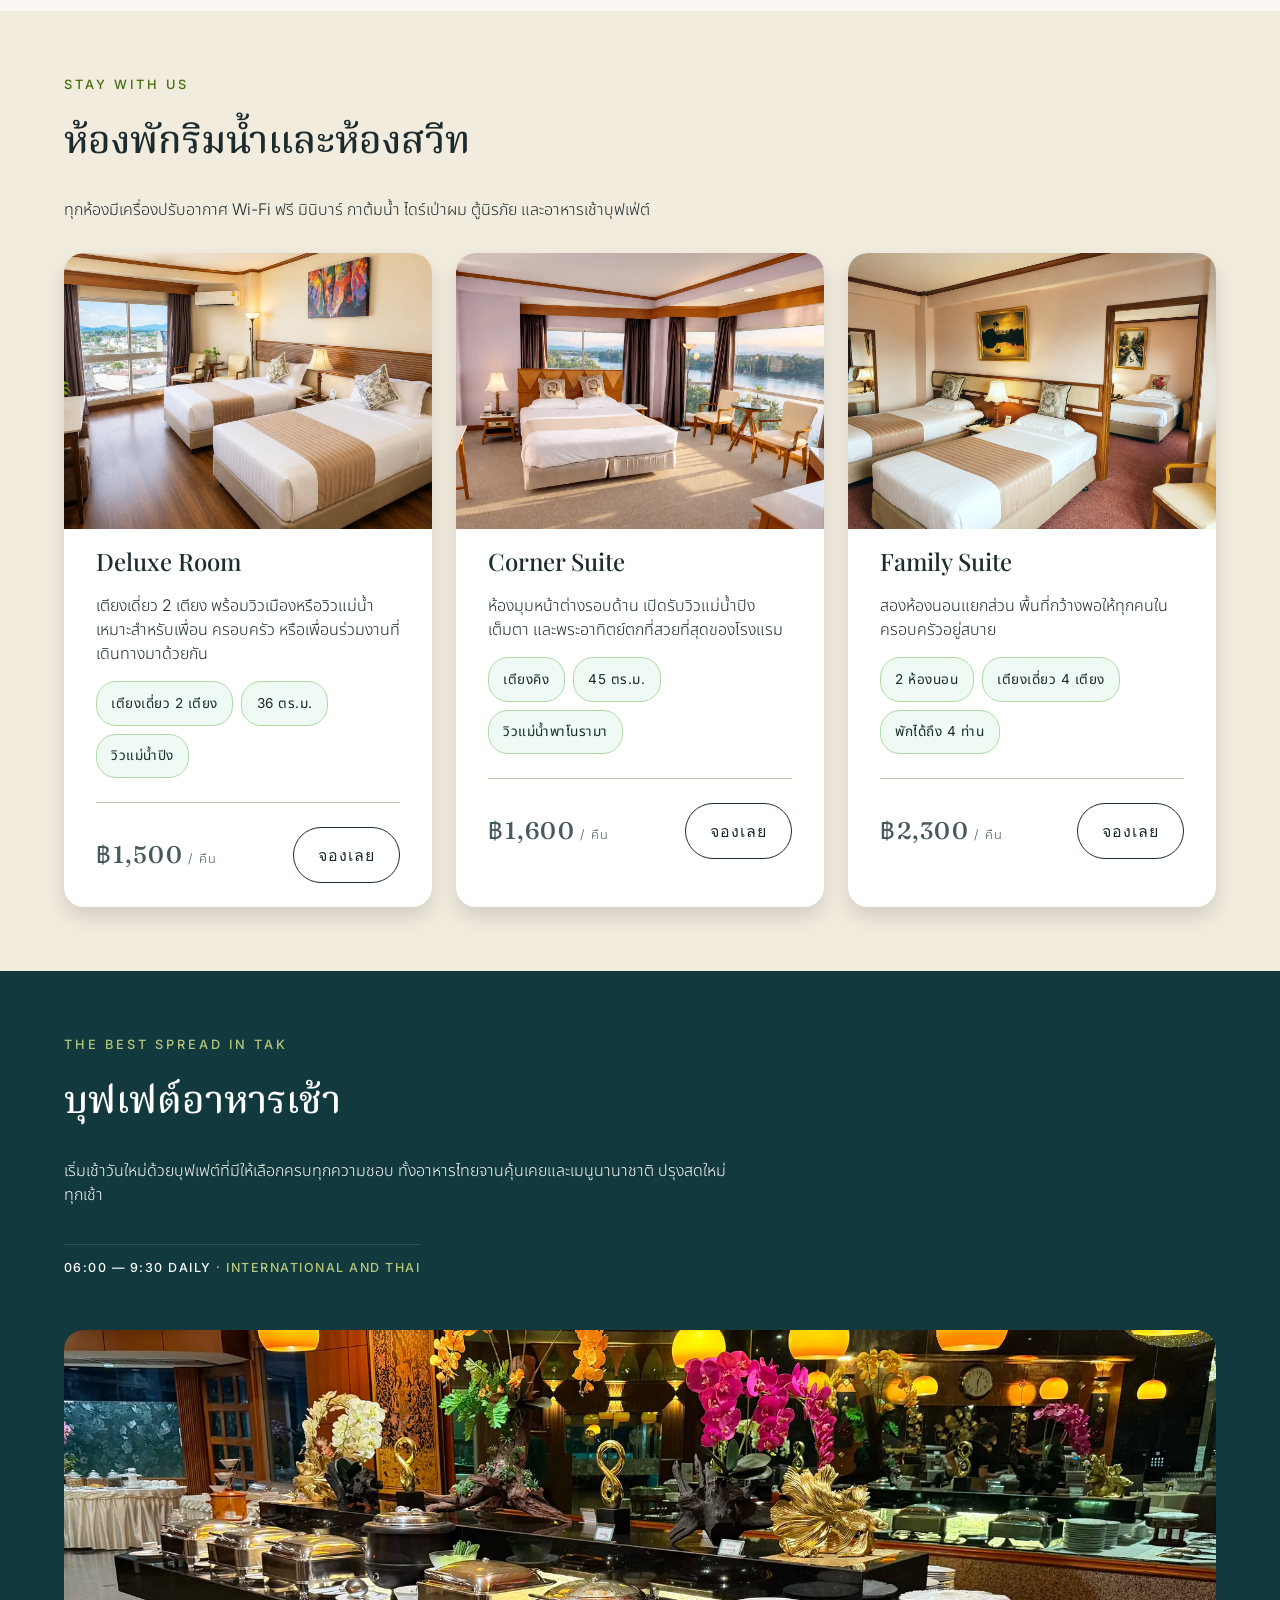
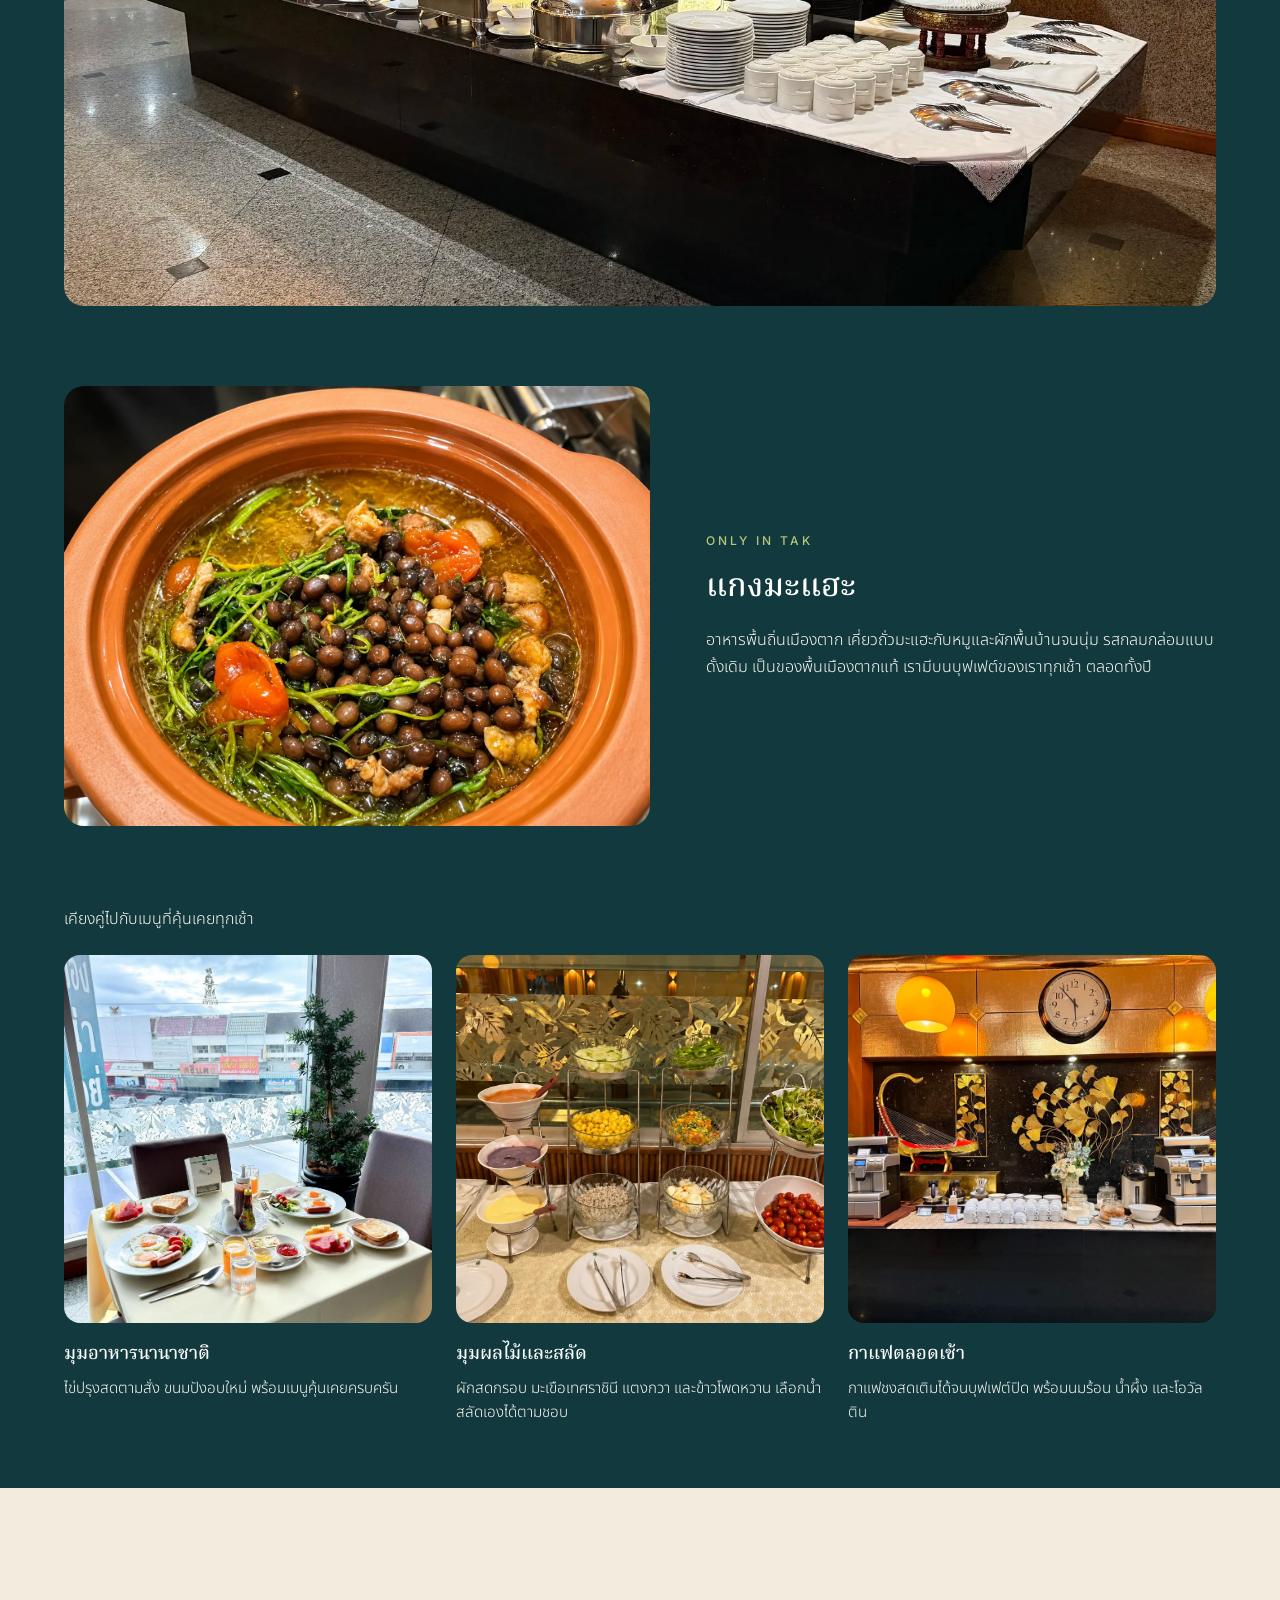
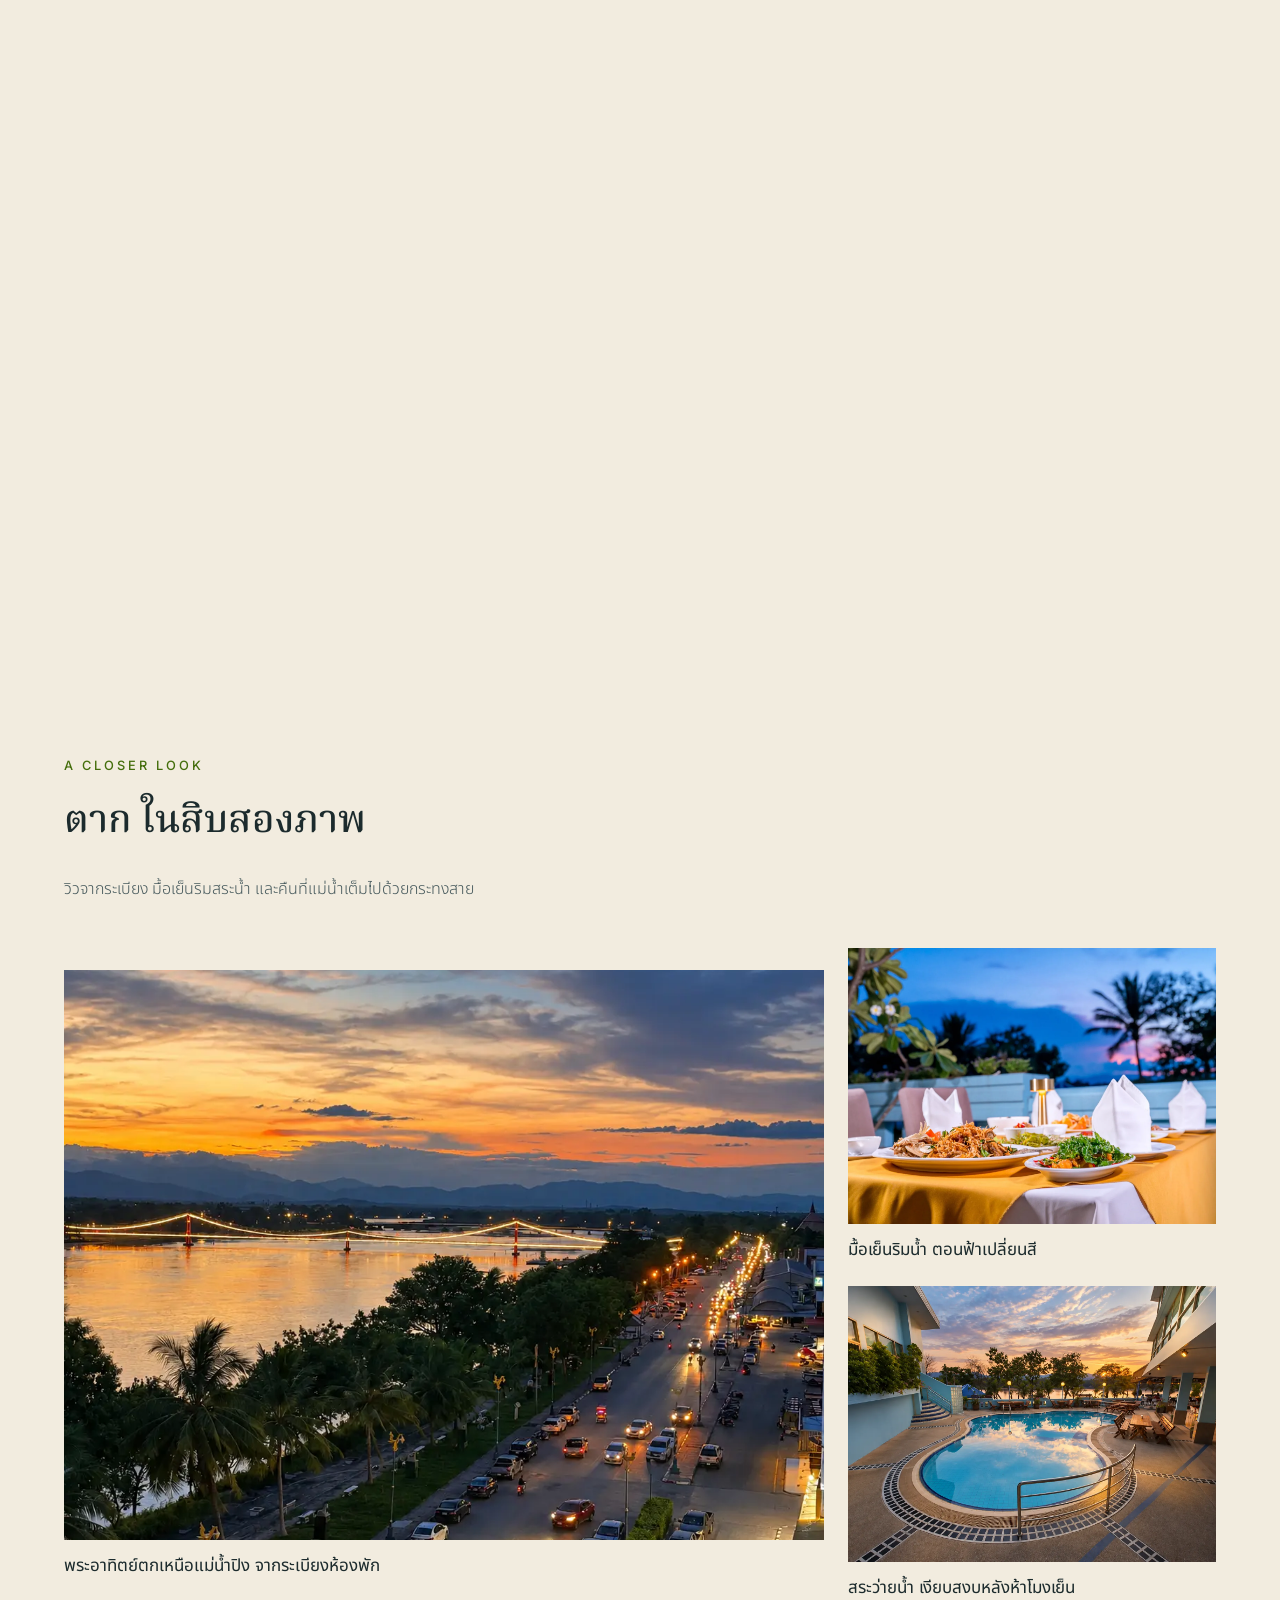
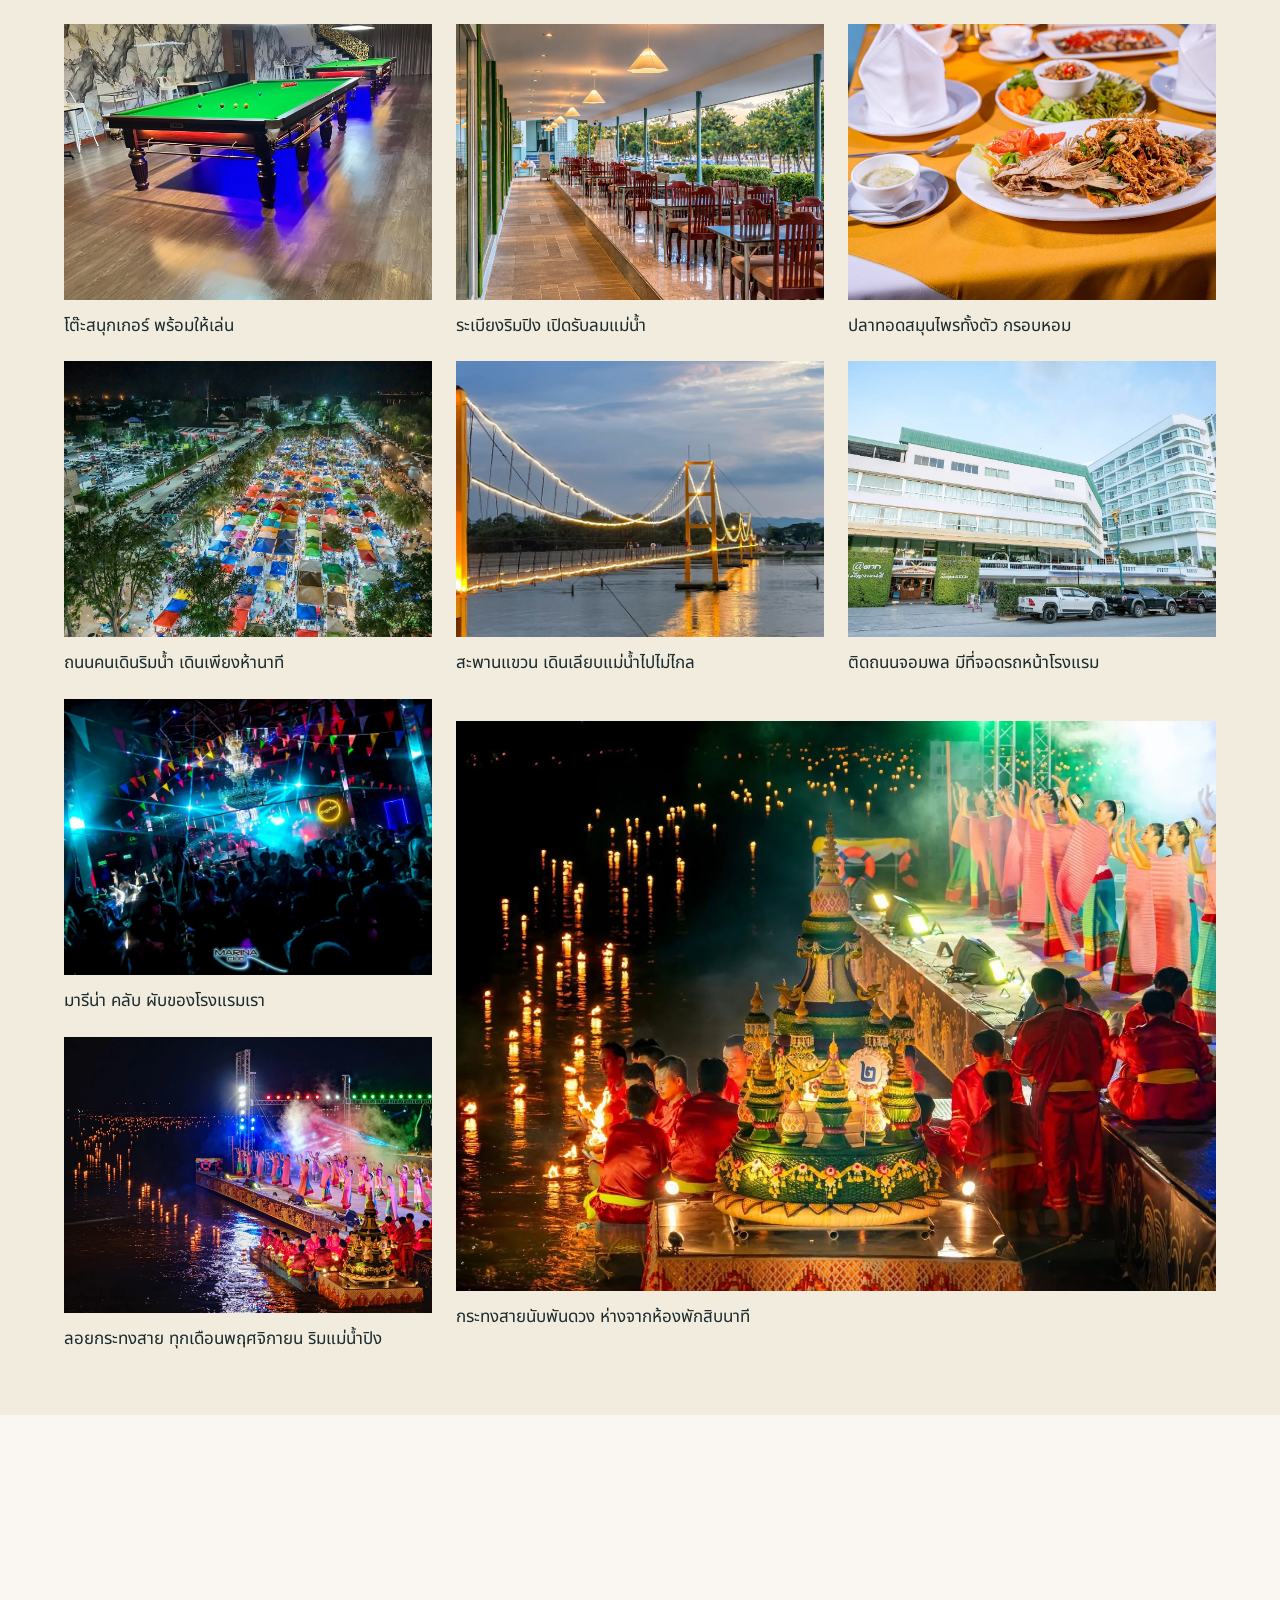
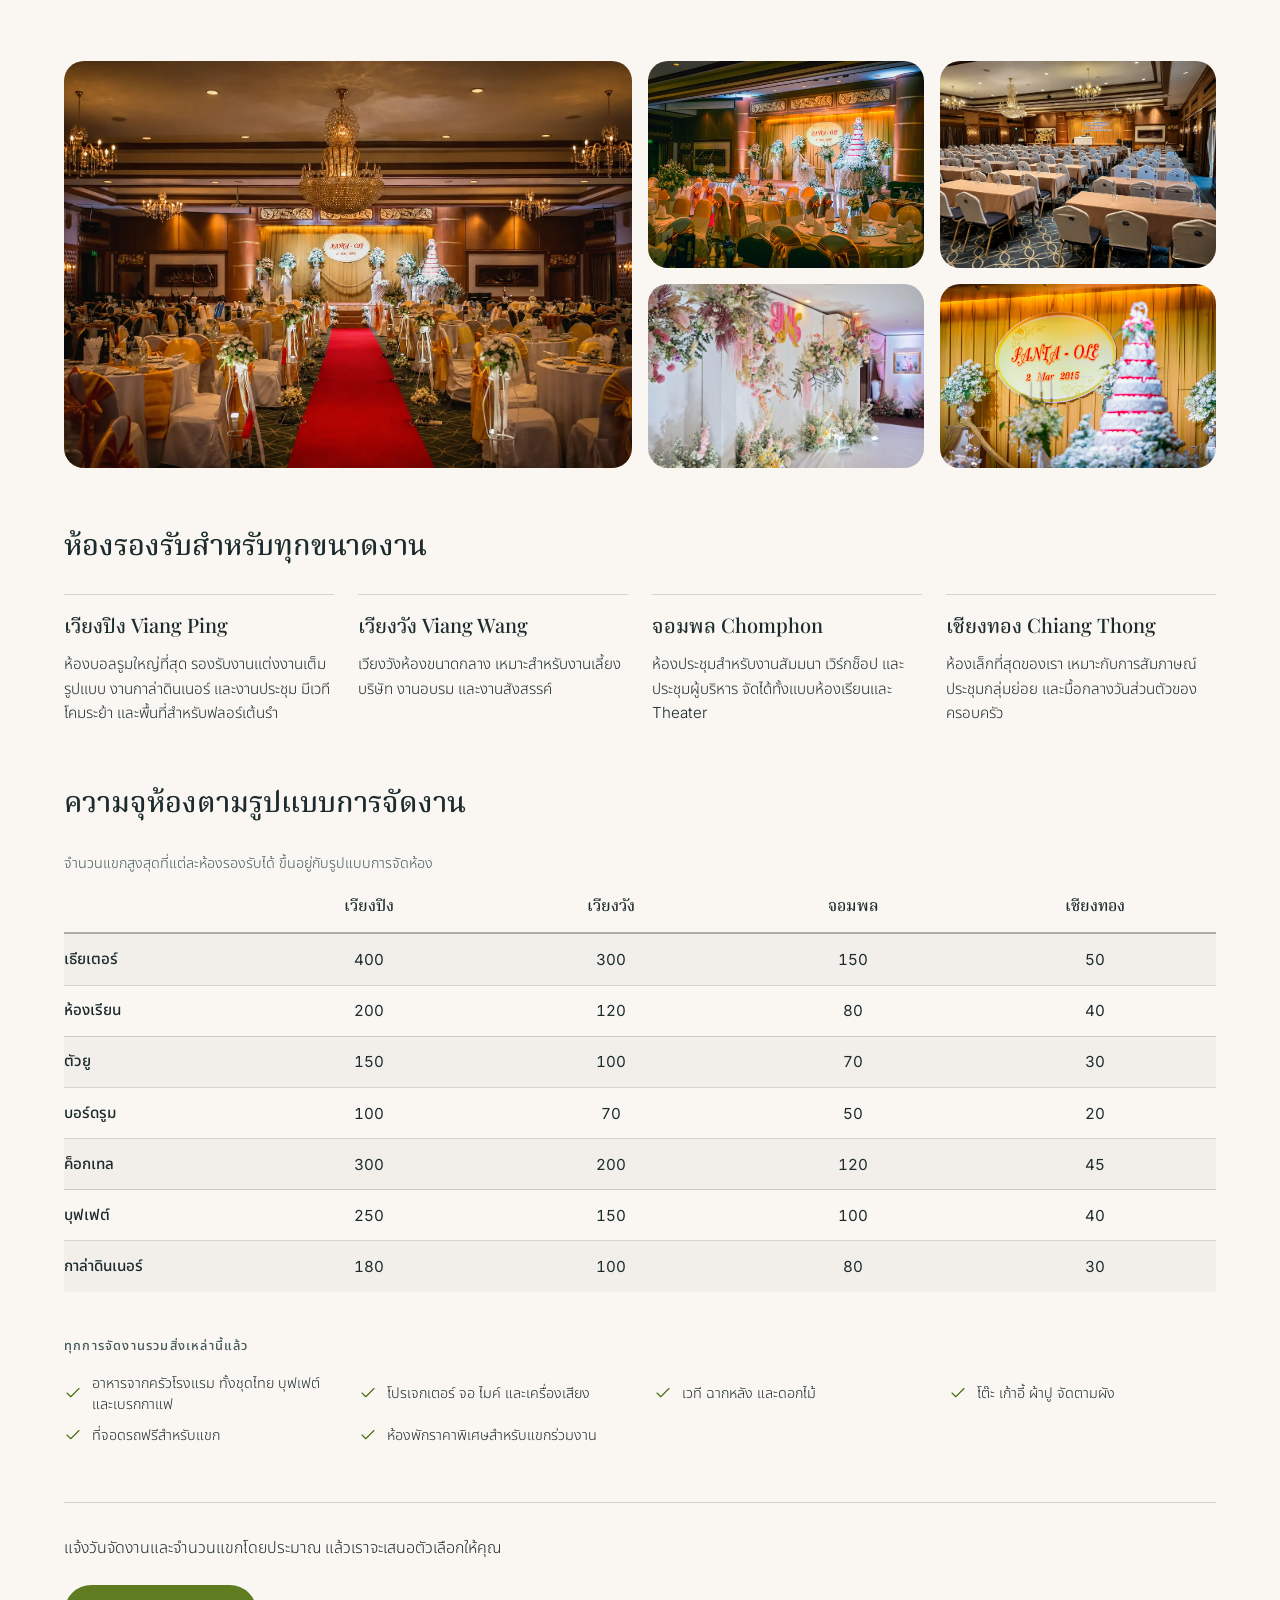
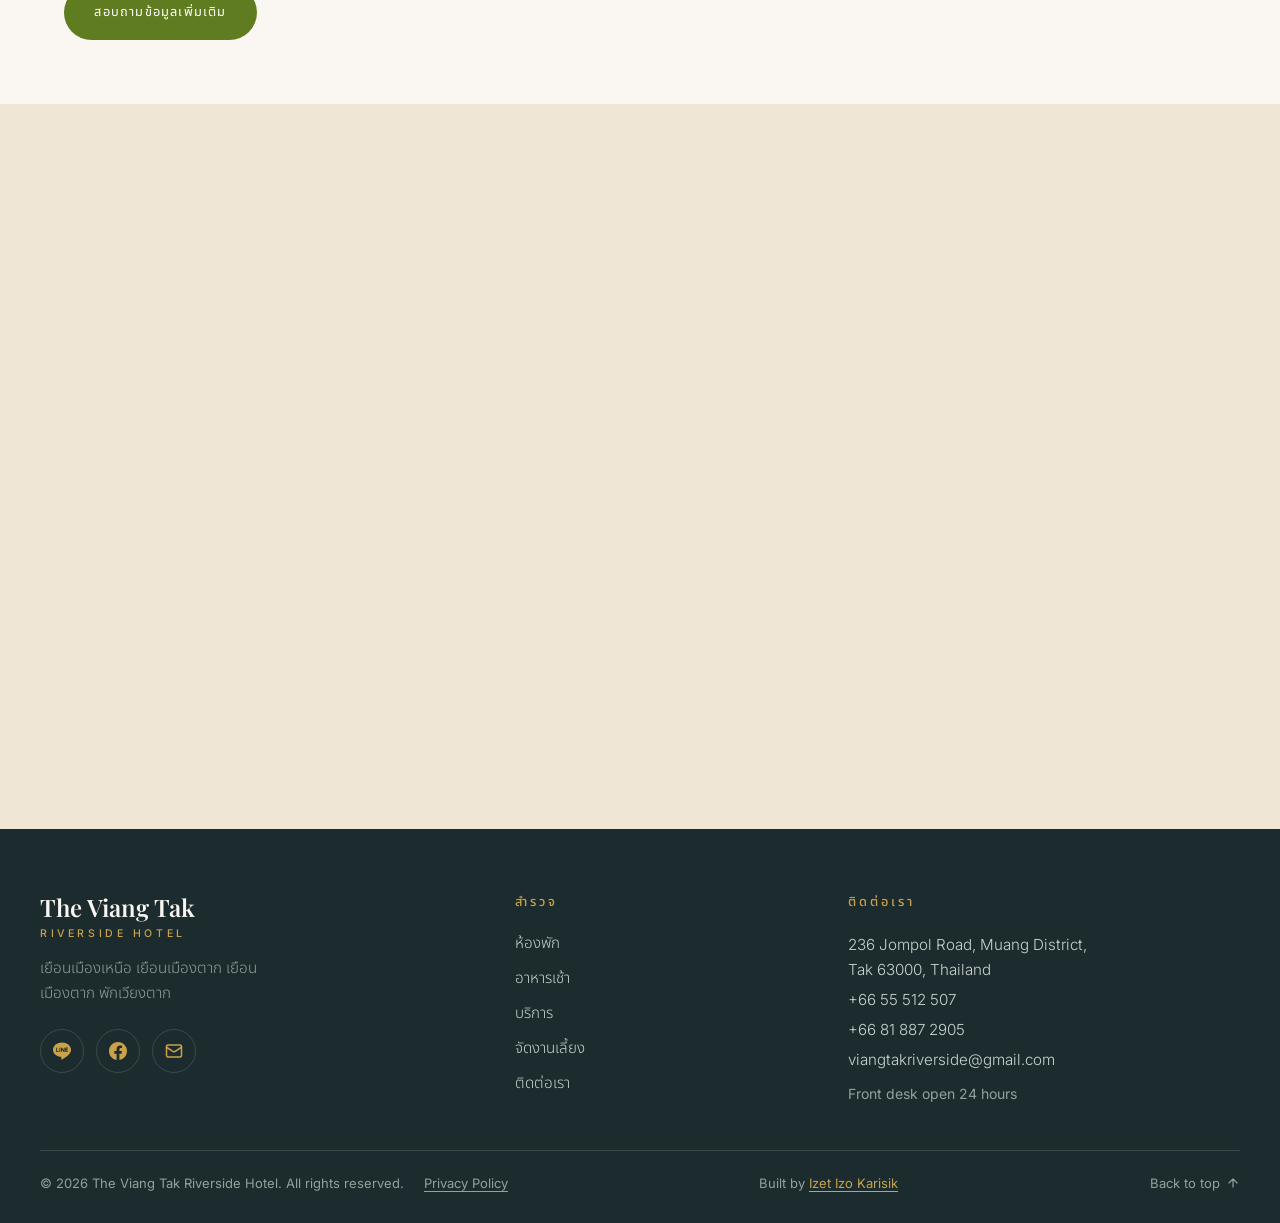
==== commit b78f21e2: "add pet" ====
--- a/index-th.html
+++ b/index-th.html
@@ -195,6 +195,7 @@
                             <li>บริการชาร์จรถยนต์ไฟฟ้า</li>
                             <li>จักรยานให้ยืมฟรี ปั่นเที่ยวย่านเมืองเก่า</li>
                             <li>ห้องจัดเลี้ยง งานแต่งงาน และห้องประชุม</li>
+                            <li>มีห้องพักที่รับสัตว์เลี้ยง</li>
                         </ul>
                     </div>
                     <div class="welcome-img-container">
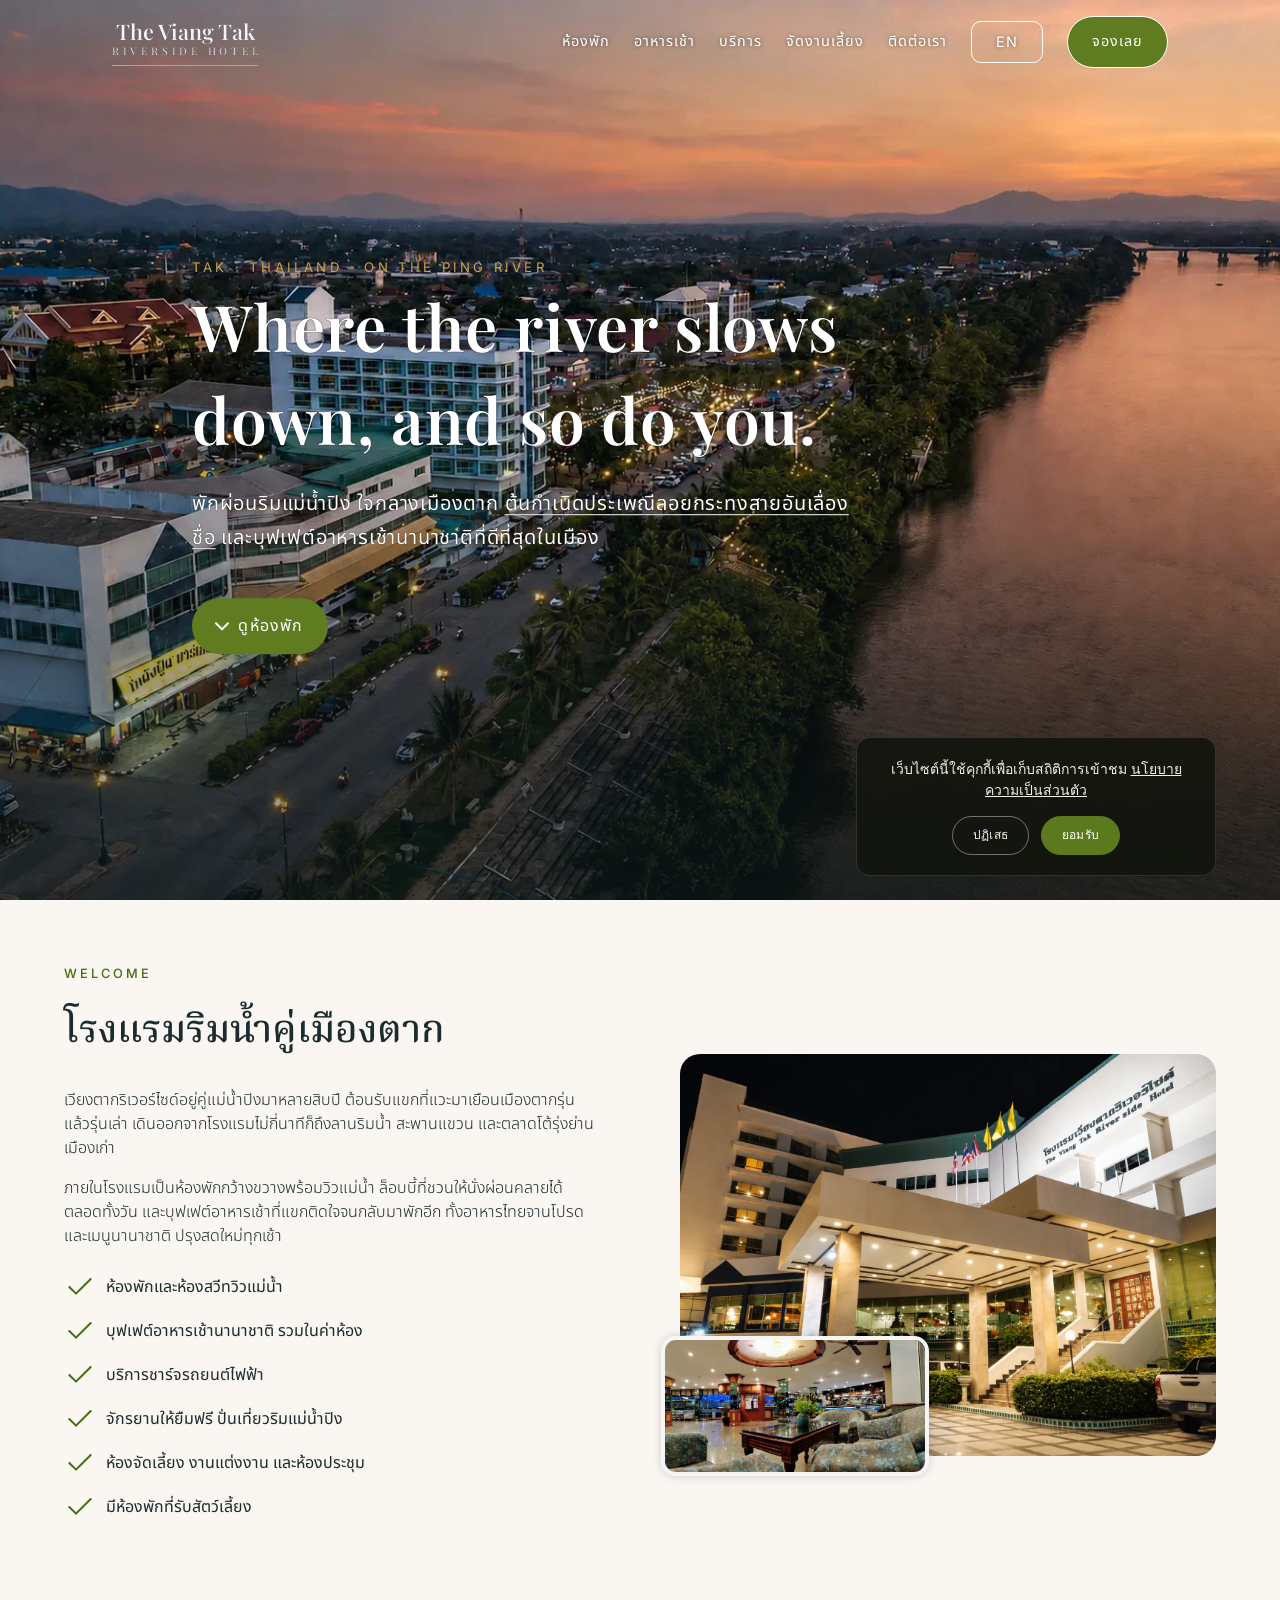
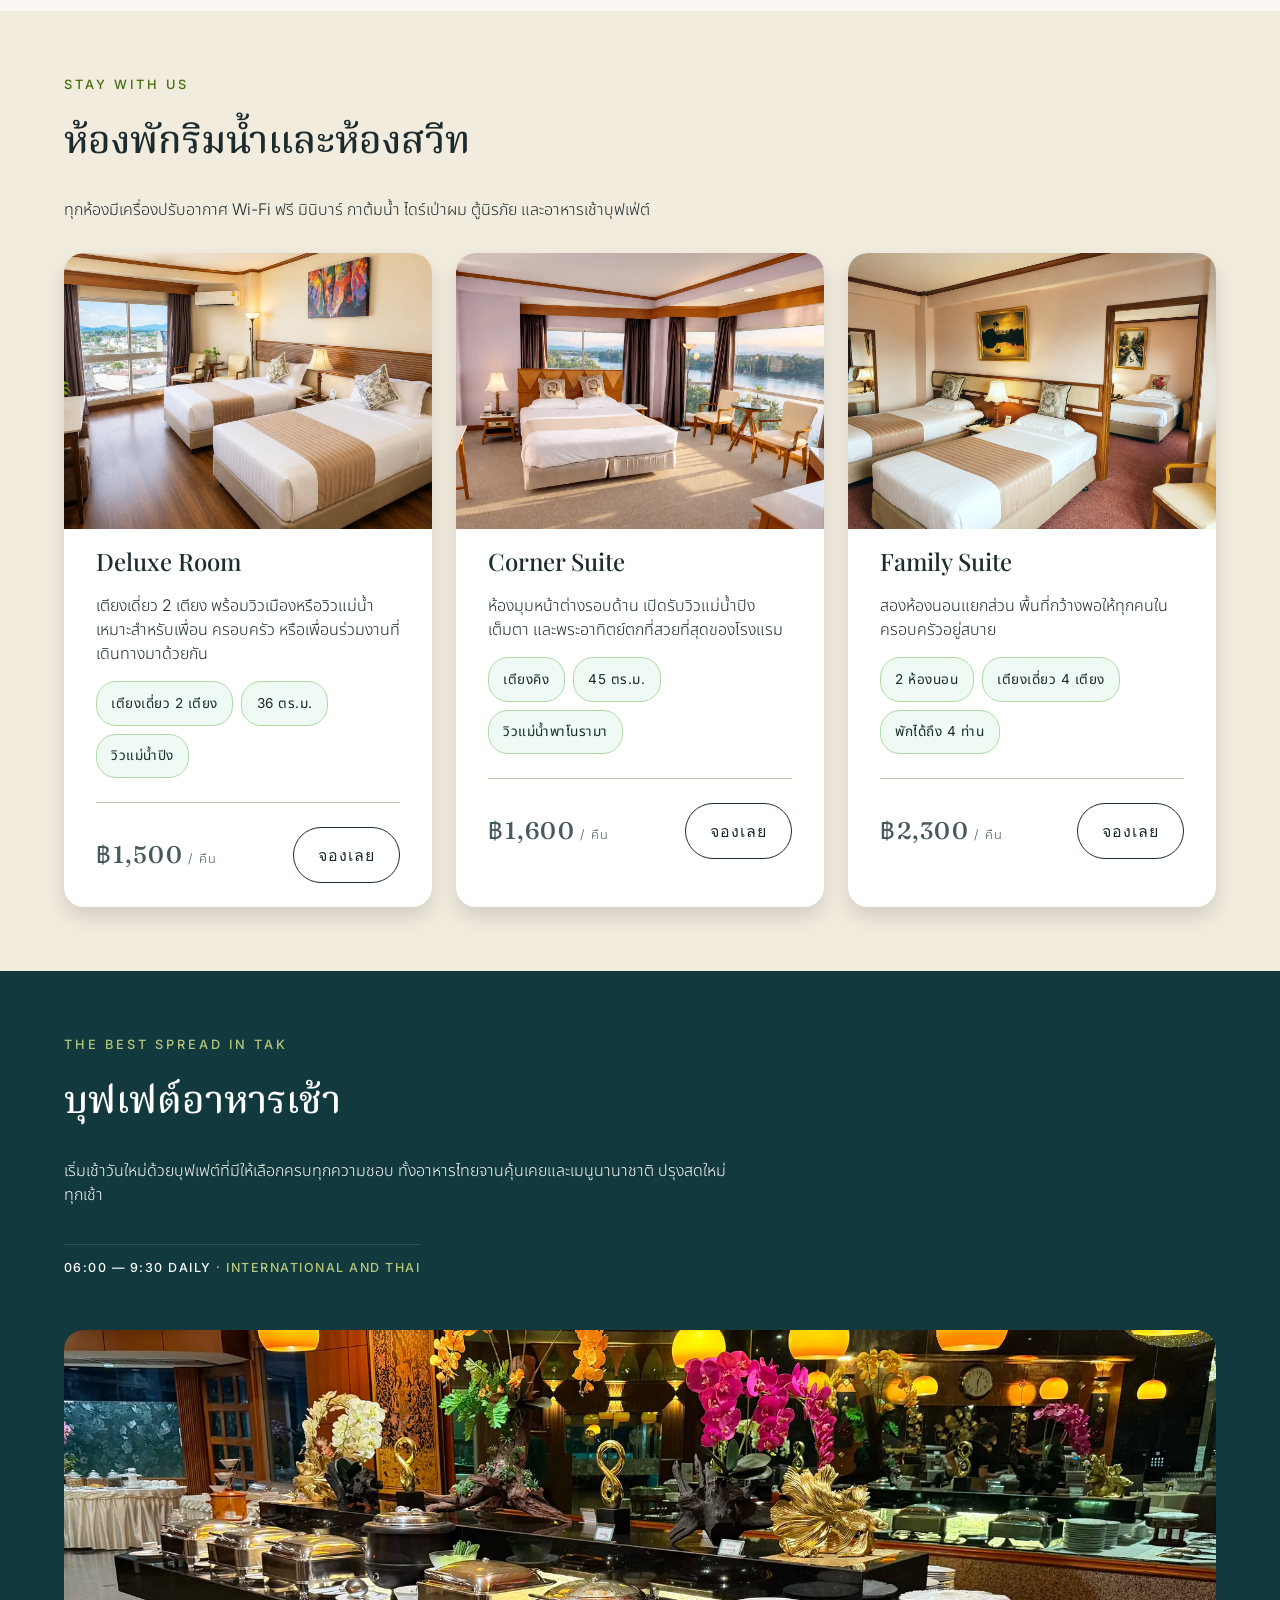
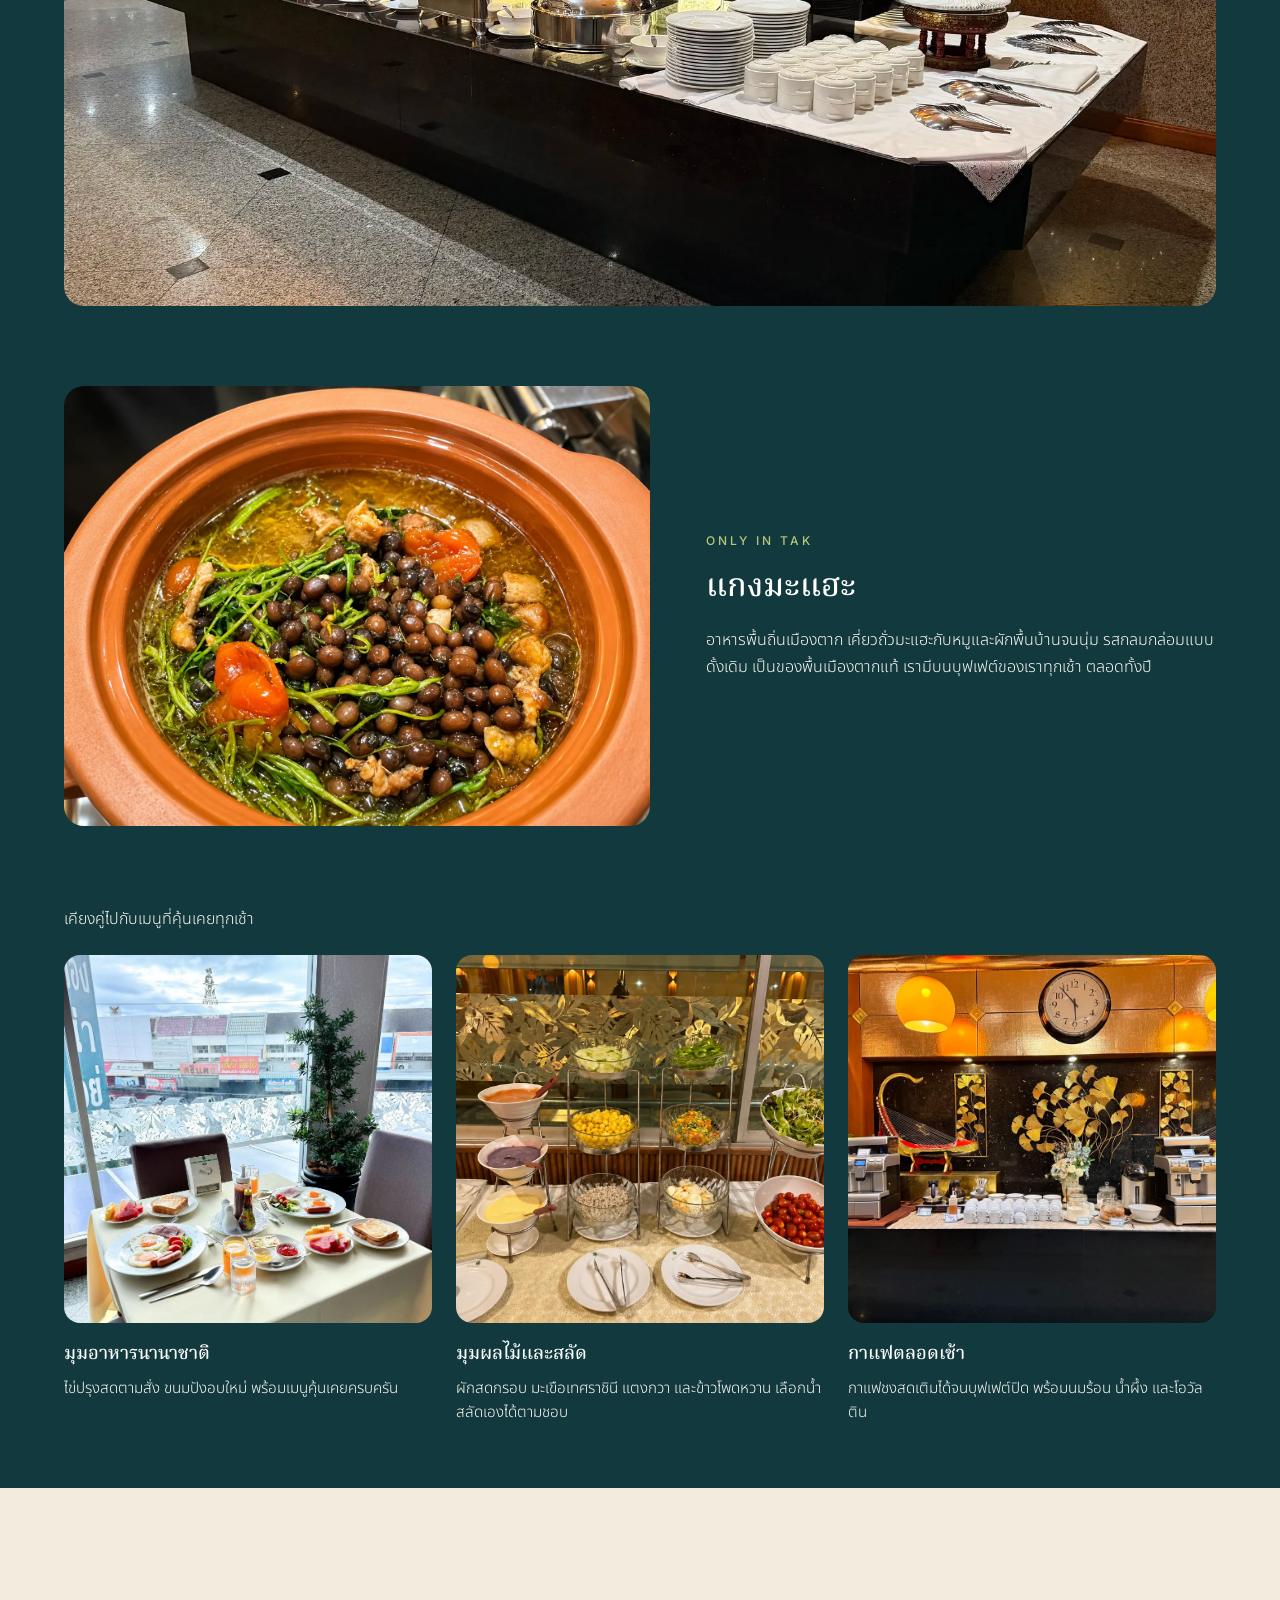
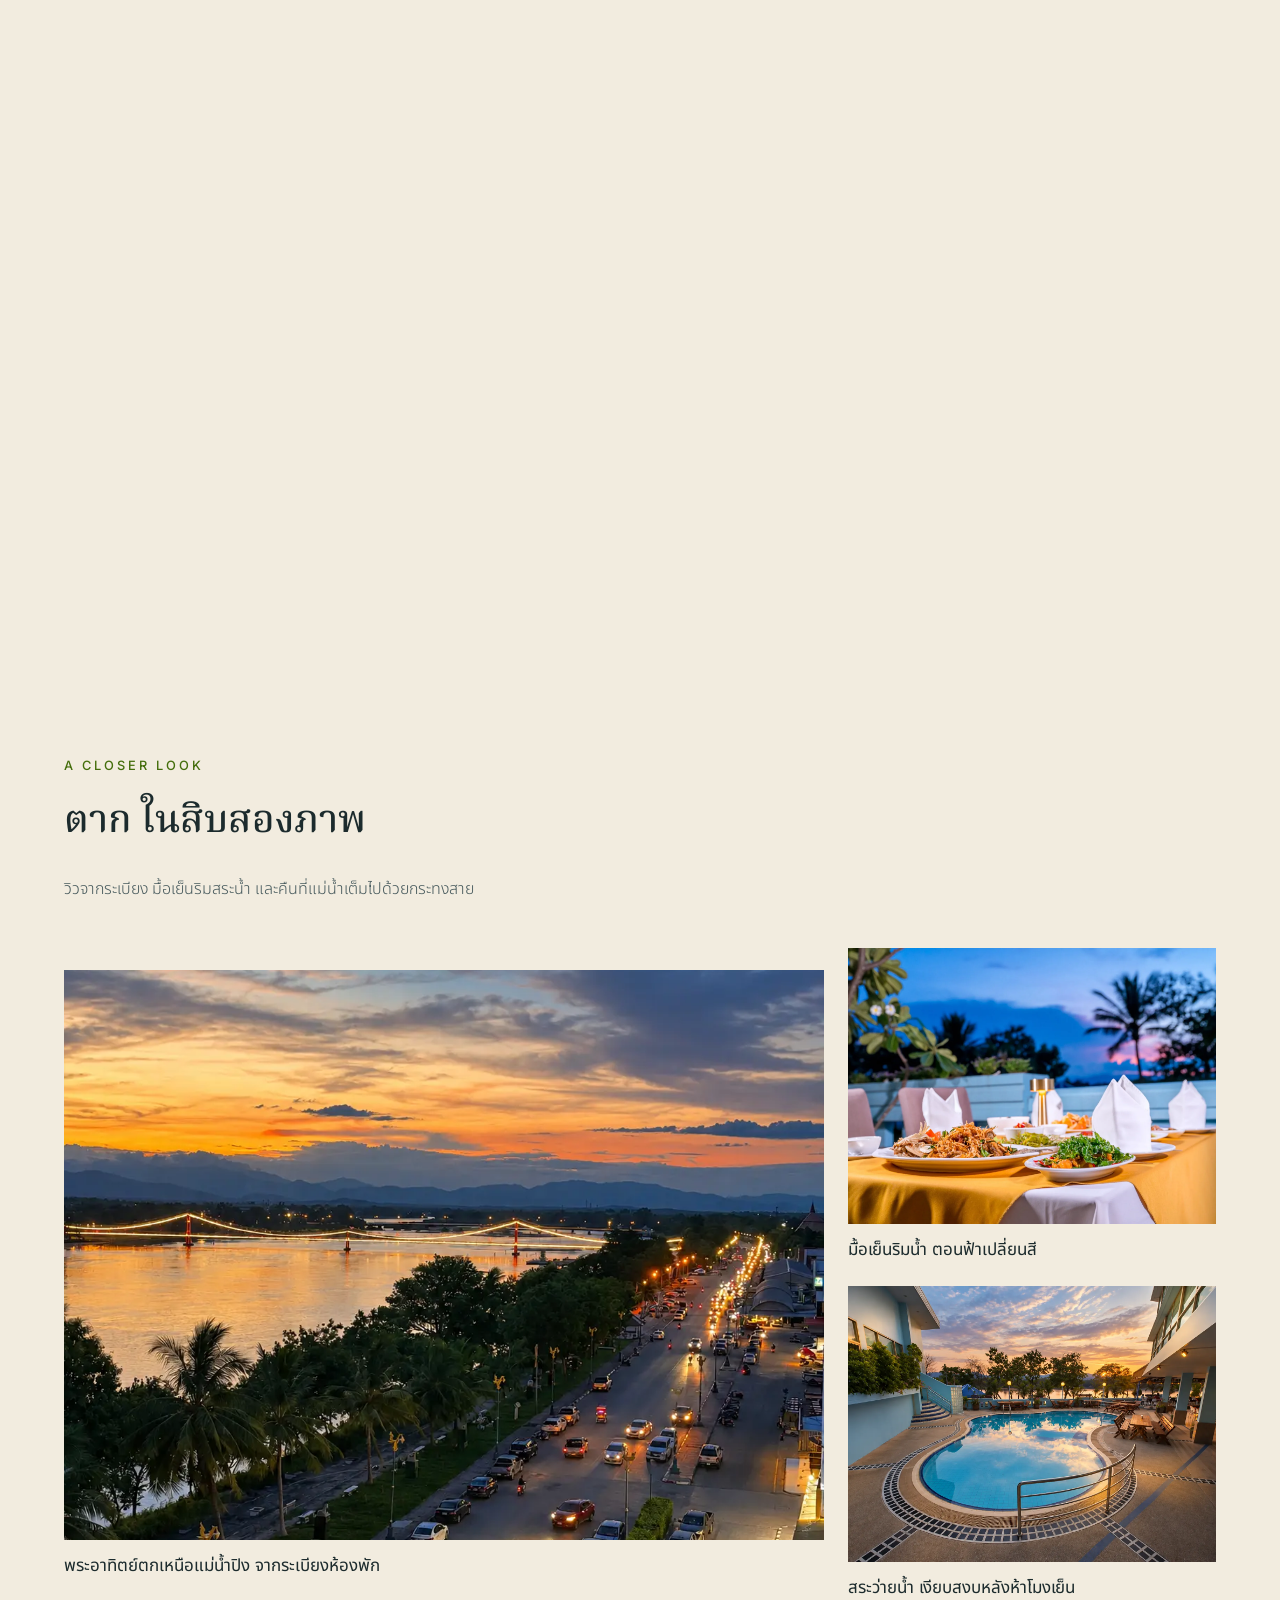
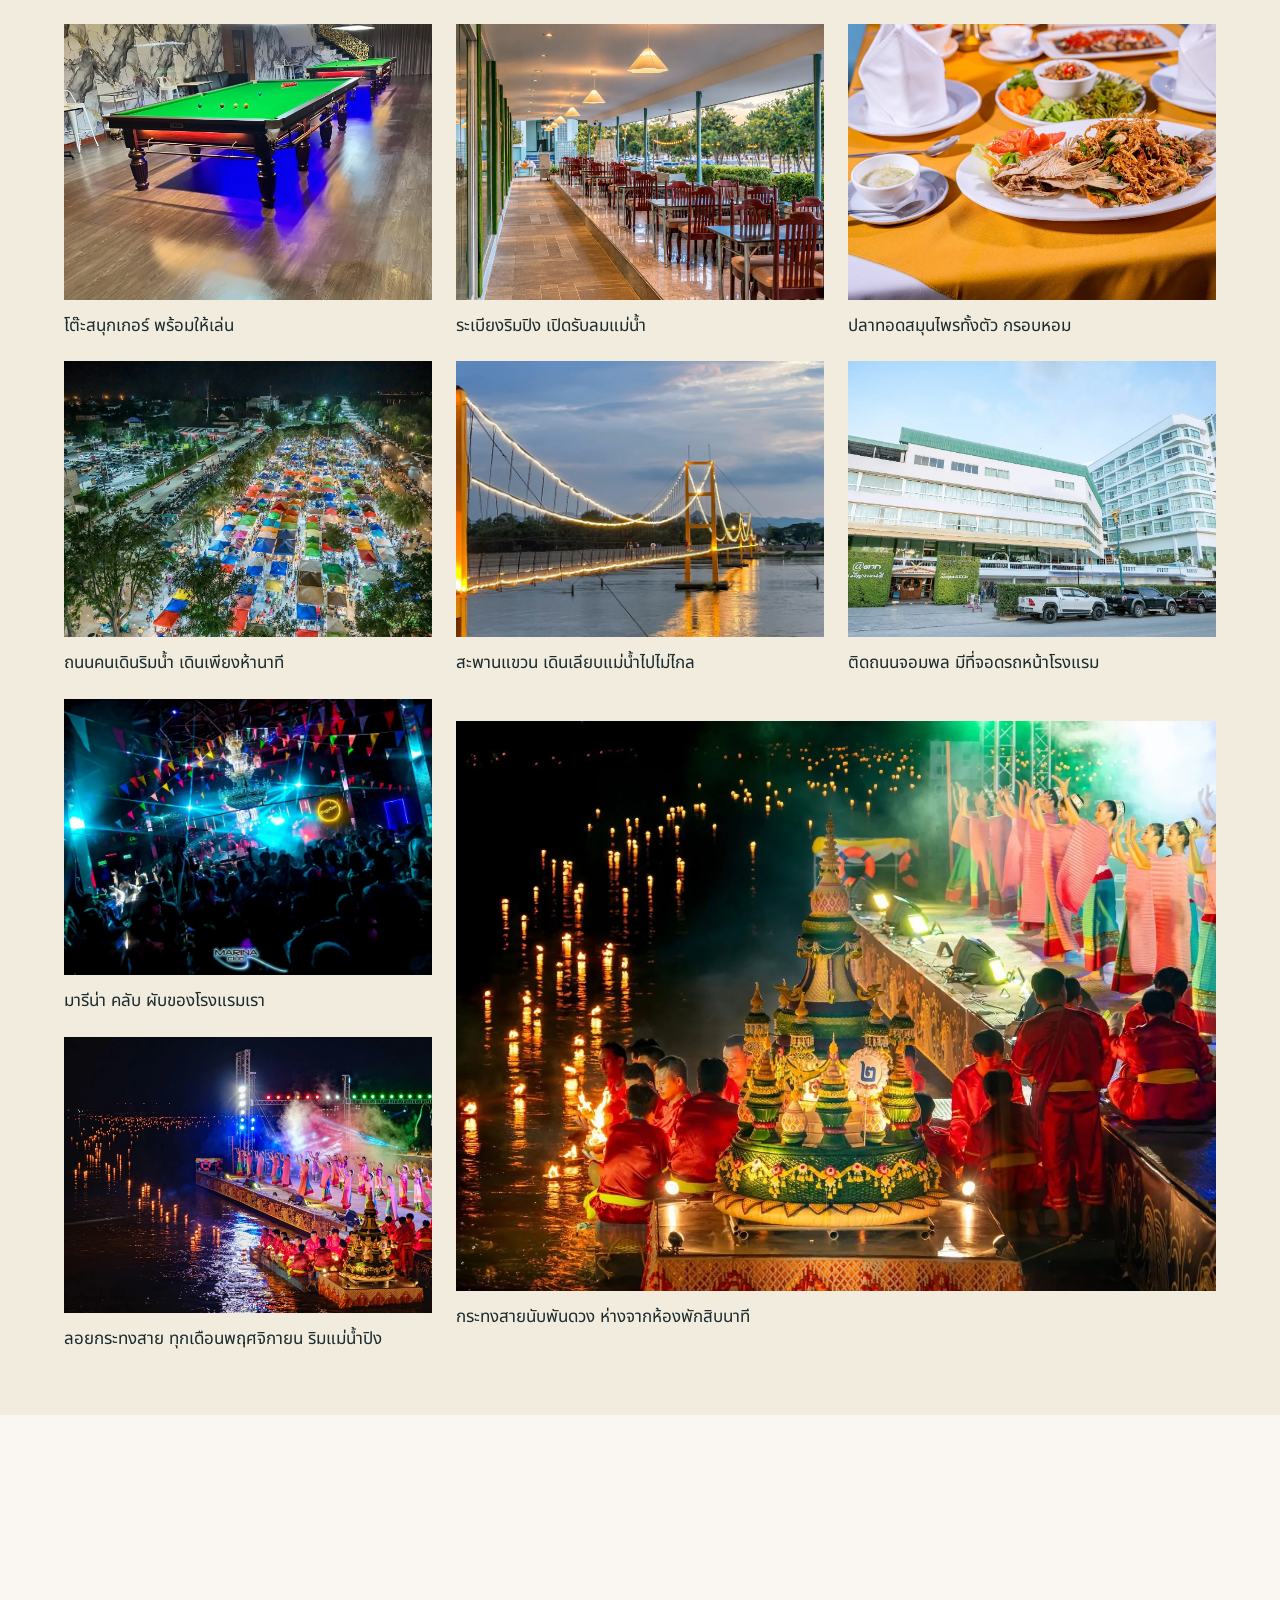
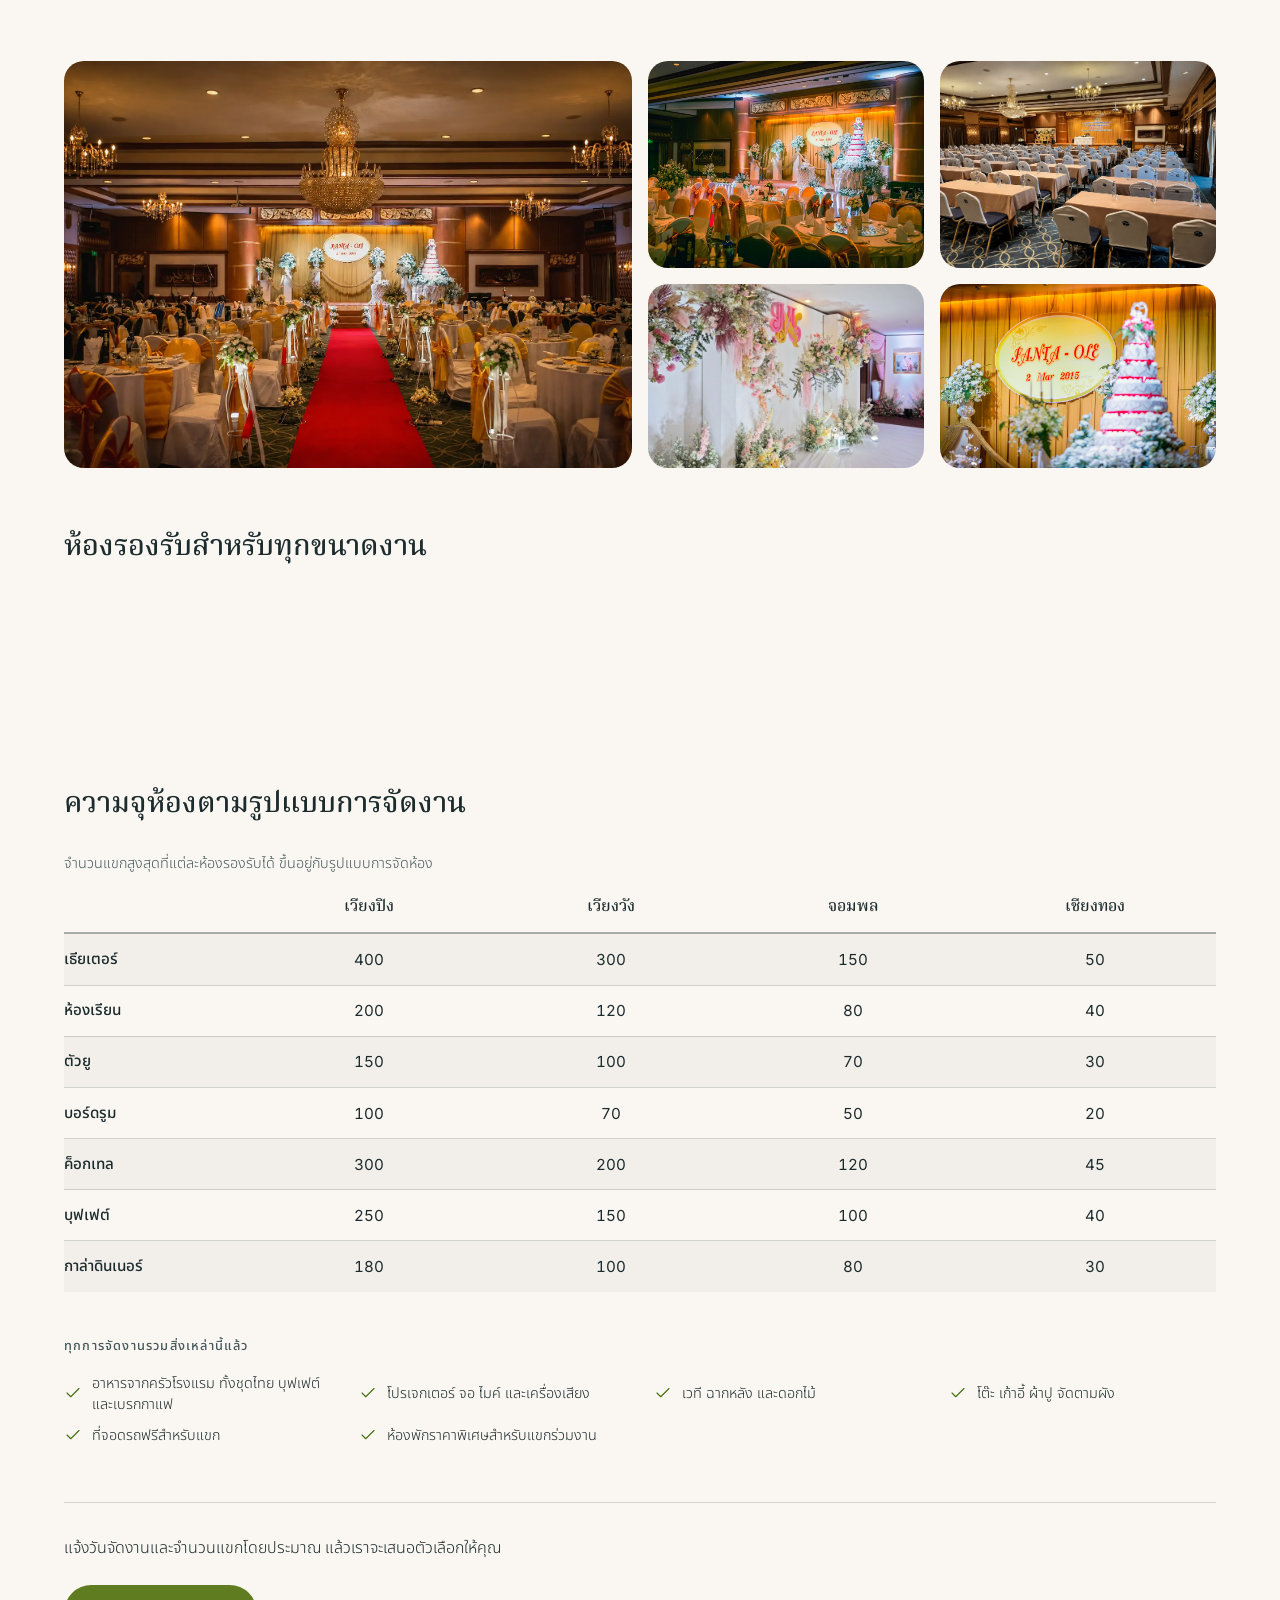
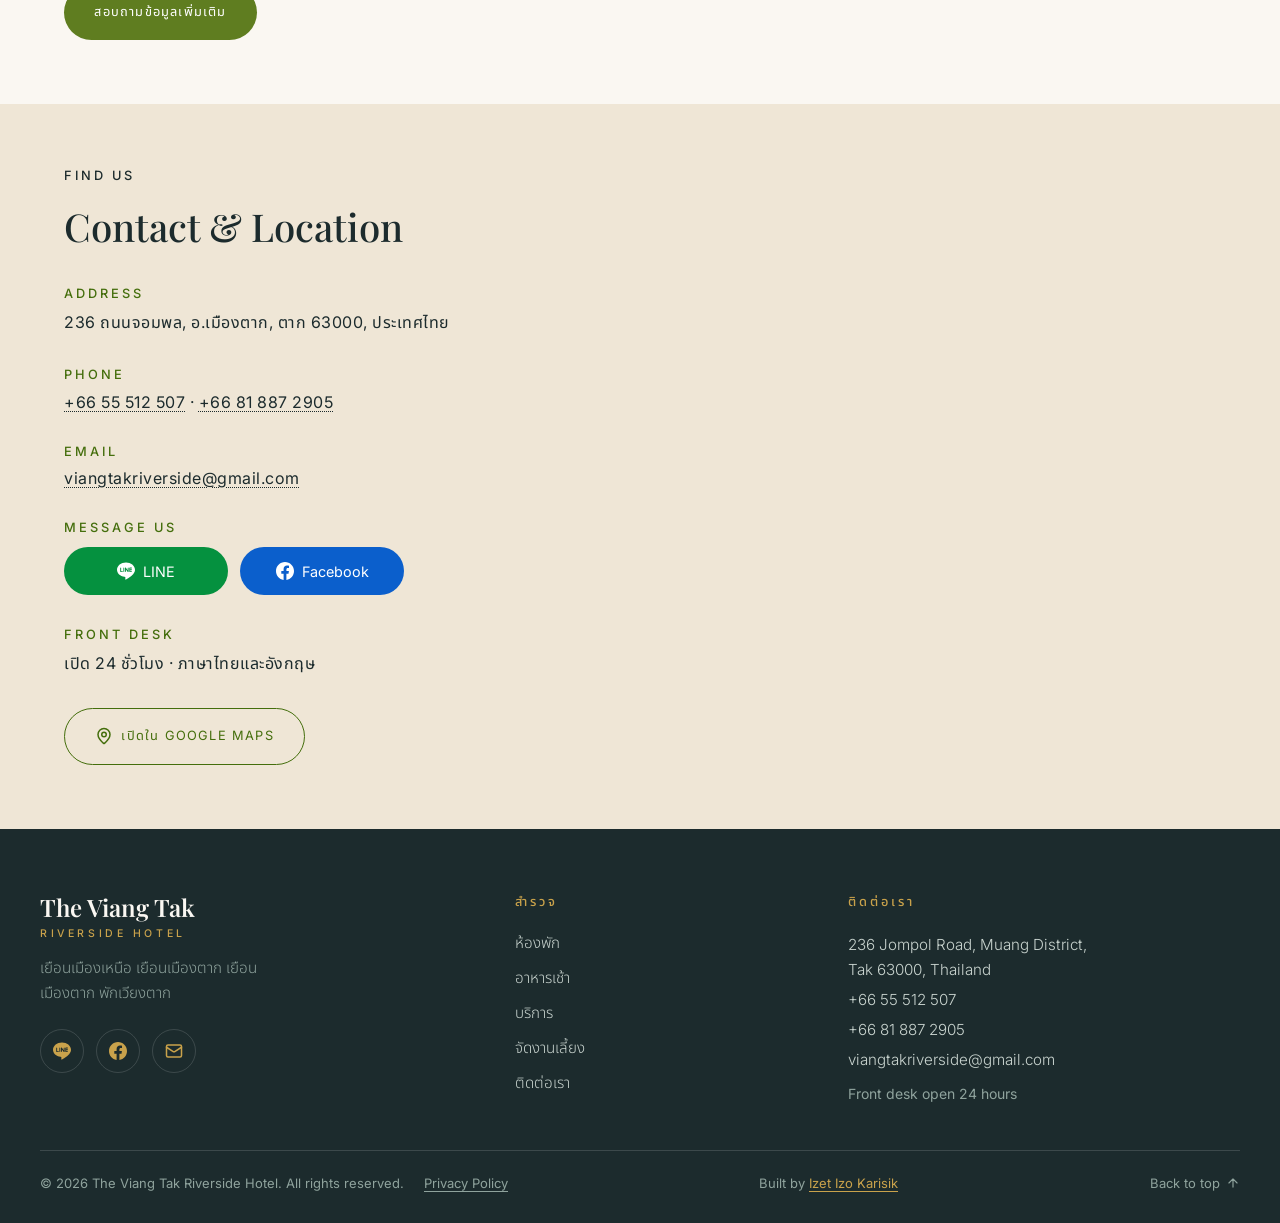
==== commit cdca5c59: "fix wording" ====
--- a/index-th.html
+++ b/index-th.html
@@ -193,7 +193,7 @@
                             <li>ห้องพักและห้องสวีทวิวแม่น้ำ</li>
                             <li>บุฟเฟต์อาหารเช้านานาชาติ รวมในค่าห้อง</li>
                             <li>บริการชาร์จรถยนต์ไฟฟ้า</li>
-                            <li>จักรยานให้ยืมฟรี ปั่นเที่ยวย่านเมืองเก่า</li>
+                            <li>จักรยานให้ยืมฟรี ปั่นเที่ยวริมแม่น้ำปิง</li>
                             <li>ห้องจัดเลี้ยง งานแต่งงาน และห้องประชุม</li>
                             <li>มีห้องพักที่รับสัตว์เลี้ยง</li>
                         </ul>
